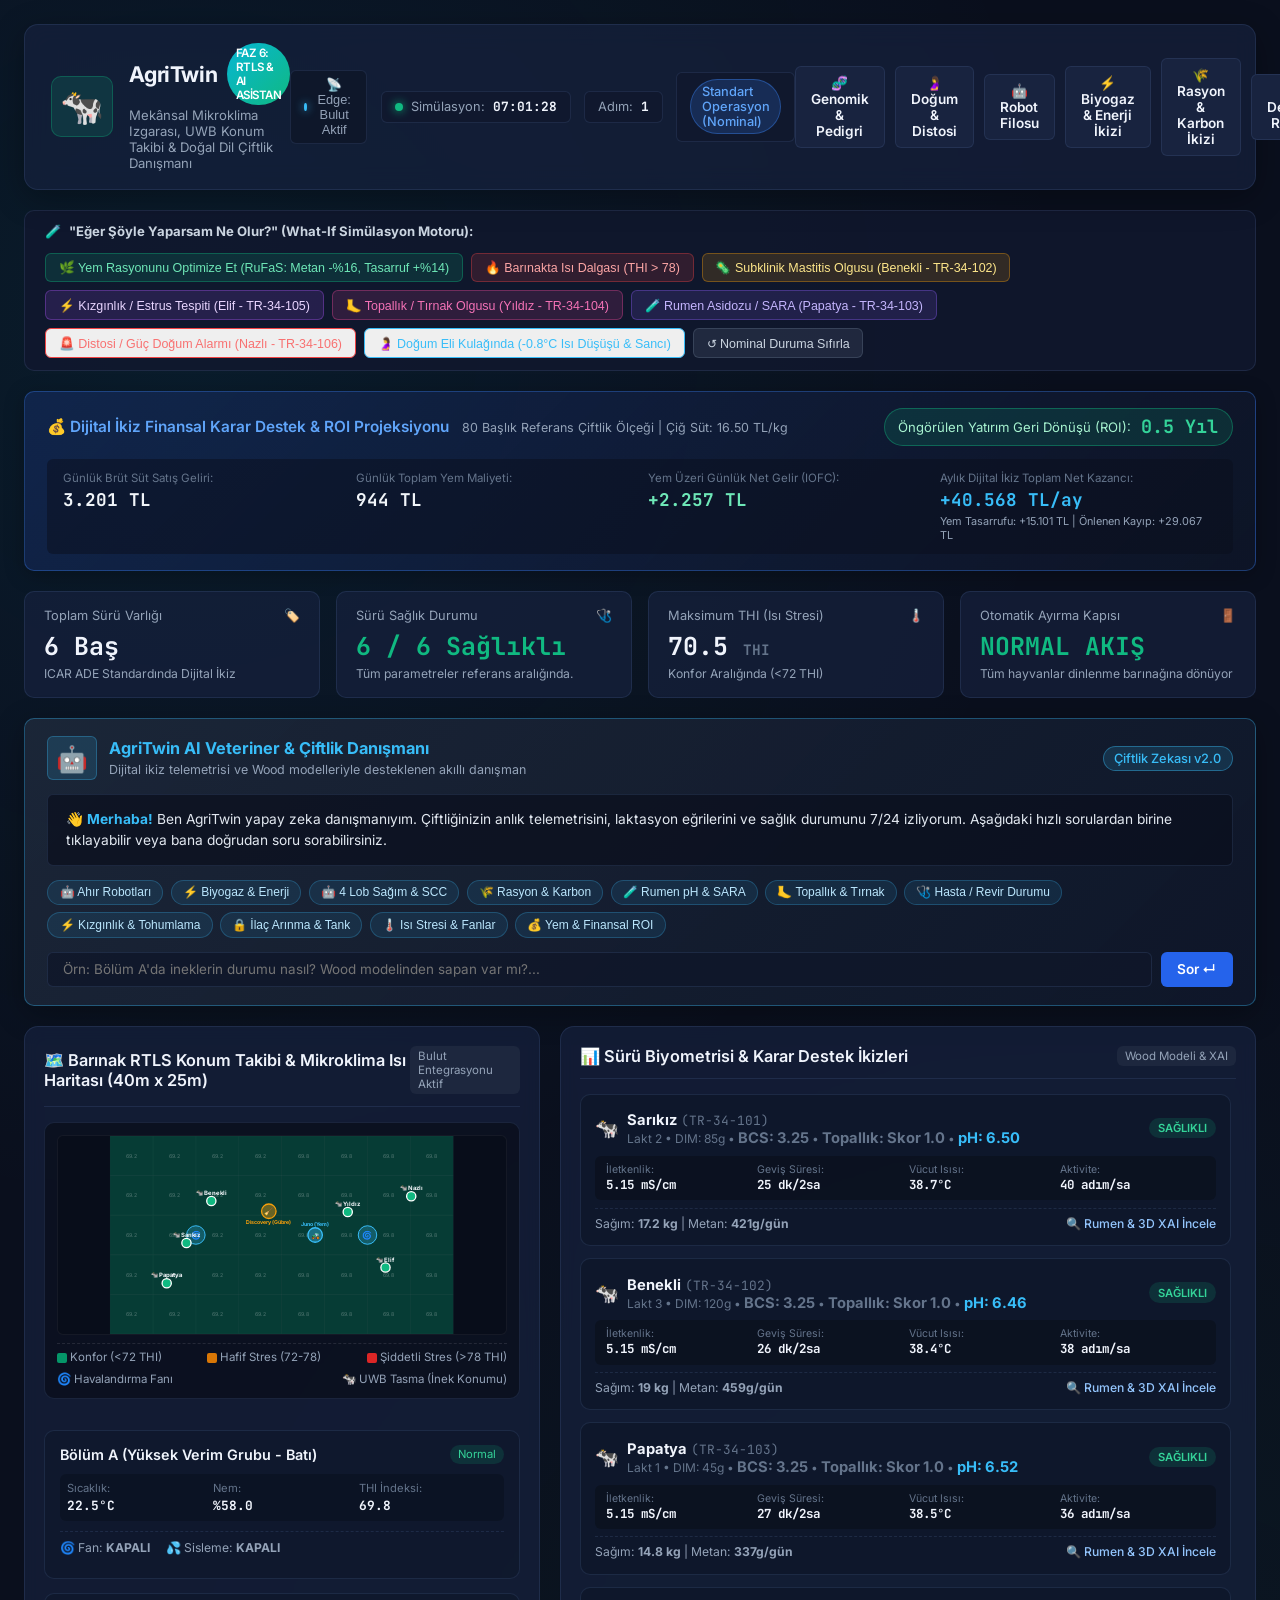
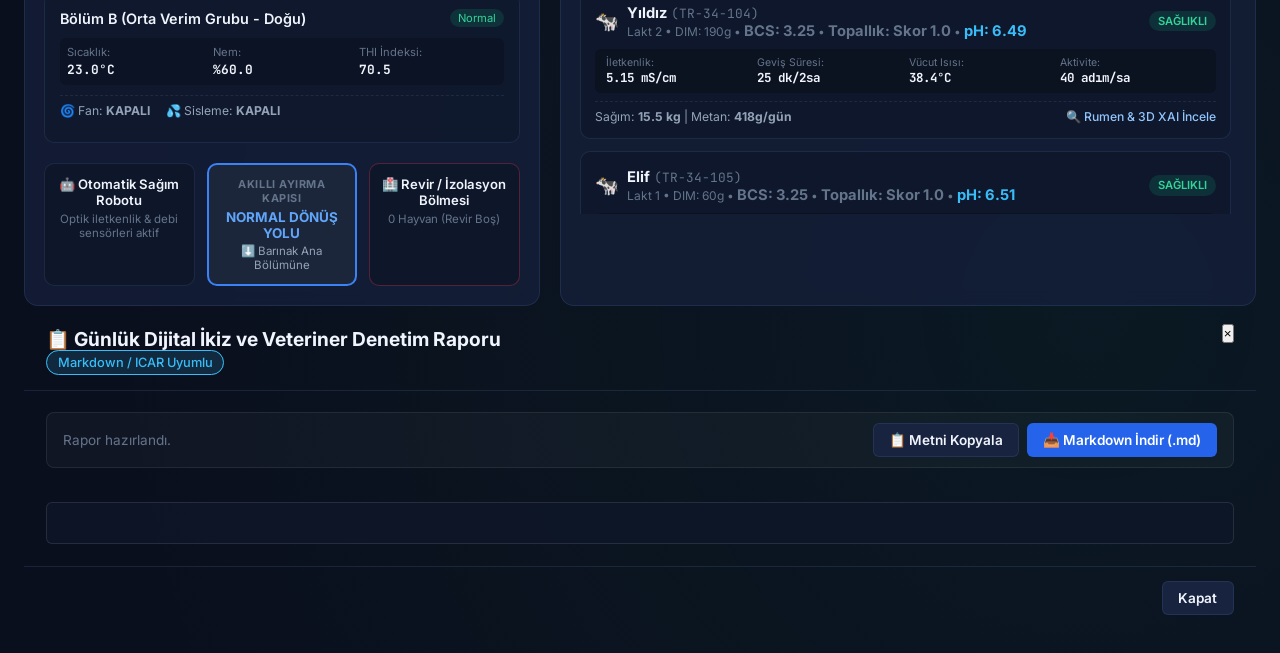
==== static/index.html @ b7314984 "feat: complete header controls with report modal and ICAR ADE export for full offline and Pages resi" ====
<!DOCTYPE html>
<html lang="tr">
<head>
  <meta charset="UTF-8">
  <meta name="viewport" content="width=device-width, initial-scale=1.0">
  <title>AgriTwin | Süt Sığırcılığı Dijital İkizi, RTLS Mekânsal Isı Haritası &amp; AI Asistan</title>
  <link rel="preconnect" href="https://fonts.googleapis.com">
  <link rel="preconnect" href="https://fonts.gstatic.com" crossorigin>
  <link href="https://fonts.googleapis.com/css2?family=Inter:wght@300;400;500;600;700&family=JetBrains+Mono:wght@400;500;700&display=swap" rel="stylesheet">
  <link rel="stylesheet" href="./styles.css">
</head>
<body>
  <div class="app-layout">
    <!-- Header -->
    <header class="app-header">
      <div class="header-brand">
        <div class="logo-icon">🐄</div>
        <div>
          <h1>AgriTwin <span class="badge-accent">Faz 6: RTLS &amp; AI Asistan</span></h1>
          <p class="subtitle">Mekânsal Mikroklima Izgarası, UWB Konum Takibi &amp; Doğal Dil Çiftlik Danışmanı</p>
        </div>
      </div>

      <div class="header-status">
        <!-- Edge Network Status -->
        <button id="btnToggleEdge" class="status-pill edge-btn" onclick="toggleEdgeConnection()" title="Kırsal bağlantı kopması / Edge yerel tamponlama testi">
          <span class="edge-dot online" id="edgeDot"></span>
          <span id="edgeStatusLabel">📡 Edge: Online</span>
        </button>

        <div class="status-pill">
          <span class="pulse-indicator"></span>
          <span>Simülasyon:</span>
          <strong id="simTime">--:--:--</strong>
        </div>
        <div class="status-pill">
          <span>Adım:</span>
          <strong id="simTick">0</strong>
        </div>
        <div class="status-pill" id="scenarioBadgeContainer">
          <span class="badge" id="activeScenarioBadge">Standart Operasyon</span>
        </div>
      </div>

      <div class="header-actions">
        <button class="btn btn-secondary" onclick="openGenomicsModal()" title="Genomik Damızlık İndeksi, Pedigri & Akıllı Çiftleştirme">
          🧬 Genomik &amp; Pedigri
        </button>
        <button class="btn btn-secondary" onclick="openCalvingModal()" title="Doğumhane, Distosi Erken Uyarı & Kolostrum Brix İkizi">
          🤰 Doğum &amp; Distosi
        </button>
        <button class="btn btn-secondary" onclick="openRoboticsModal()" title="Otonom Ahır Robot Filosu İkizi (Yem İtici & Gübre Vakum)">
          🤖 Robot Filosu
        </button>
        <button class="btn btn-secondary" onclick="openEnergyModal()" title="Döngüsel Çiftlik Atık, Biyogaz Kojenerasyon & Enerji İkizi">
          ⚡ Biyogaz &amp; Enerji İkizi
        </button>
        <button class="btn btn-secondary" onclick="openRationModal()" title="Çok Amaçlı TMR Rasyon & Karbon-Verim Optimizasyon İkizi">
          🌾 Rasyon &amp; Karbon İkizi
        </button>
        <button class="btn btn-secondary" onclick="openReportModal()" title="Günlük Veteriner & Çiftlik Denetim Raporu">
          📋 Denetim Raporu
        </button>
        <button class="btn btn-secondary" onclick="exportIcarAdeJson()" title="ICAR ADE standardında JSON veri aktarımı">
          📥 ICAR ADE JSON
        </button>
        <button id="btnPlayPause" class="btn btn-primary" onclick="togglePlayPause()">
          <span id="playIcon">⏸️</span> <span id="playText">Durdur</span>
        </button>
        <button class="btn btn-secondary" onclick="advanceStep()">
          ⏭️ Adım İlerlet
        </button>
      </div>
    </header>

    <!-- Scenario Toolbar -->
    <section class="scenario-toolbar">
      <div class="toolbar-label">
        <span class="icon">🧪</span>
        <strong>"Eğer Şöyle Yaparsam Ne Olur?" (What-If Simülasyon Motoru):</strong>
      </div>
      <div class="scenario-buttons">
        <button class="btn-scenario btn-ration" onclick="triggerScenario('ration_optimize')">
          🌿 Yem Rasyonunu Optimize Et (RuFaS: Metan -%16, Tasarruf +%14)
        </button>
        <button class="btn-scenario btn-heat" onclick="triggerScenario('heatwave')">
          🔥 Barınakta Isı Dalgası (THI &gt; 78)
        </button>
        <button class="btn-scenario btn-mastitis" onclick="triggerScenario('mastitis')">
          🦠 Subklinik Mastitis Olgusu (Benekli - TR-34-102)
        </button>
        <button class="btn-scenario btn-estrus" onclick="triggerScenario('estrus')">
          ⚡ Kızgınlık / Estrus Tespiti (Elif - TR-34-105)
        </button>
        <button class="btn-scenario btn-lameness" onclick="triggerScenario('lameness')">
          🦶 Topallık / Tırnak Olgusu (Yıldız - TR-34-104)
        </button>
        <button class="btn-scenario btn-sara" onclick="triggerScenario('sara')">
          🧪 Rumen Asidozu / SARA (Papatya - TR-34-103)
        </button>
        <button class="btn-scenario" style="border-color:#ef4444; color:#f87171;" onclick="triggerScenario('dystocia')">
          🚨 Distosi / Güç Doğum Alarmı (Nazlı - TR-34-106)
        </button>
        <button class="btn-scenario" style="border-color:#38bdf8; color:#38bdf8;" onclick="triggerScenario('calving_imminent')">
          🤰 Doğum Eli Kulağında (-0.8°C Isı Düşüşü &amp; Sancı)
        </button>
        <button class="btn-scenario btn-reset" onclick="triggerScenario('reset')">
          ↺ Nominal Duruma Sıfırla
        </button>
      </div>
    </section>

    <!-- Financial Twin & ROI Dashboard -->
    <section class="financial-roi-card">
      <div class="financial-header">
        <div class="fin-title">
          <span>💰 Dijital İkiz Finansal Karar Destek &amp; ROI Projeksiyonu</span>
          <small>80 Başlık Referans Çiftlik Ölçeği | Çiğ Süt: 16.50 TL/kg</small>
        </div>
        <div class="payback-highlight">
          <span>Öngörülen Yatırım Geri Dönüşü (ROI):</span>
          <strong id="kpiPaybackYears">1.1 Yıl</strong>
        </div>
      </div>
      <div class="financial-grid">
        <div class="fin-item">
          <span>Günlük Brüt Süt Satış Geliri:</span>
          <strong id="finDailyRevenue">-- TL</strong>
        </div>
        <div class="fin-item">
          <span>Günlük Toplam Yem Maliyeti:</span>
          <strong id="finDailyFeedCost">-- TL</strong>
        </div>
        <div class="fin-item">
          <span>Yem Üzeri Günlük Net Gelir (IOFC):</span>
          <strong id="finDailyMargin" style="color:#6ee7b7;">-- TL</strong>
        </div>
        <div class="fin-item">
          <span>Aylık Dijital İkiz Toplam Net Kazancı:</span>
          <strong id="finMonthlyBenefit" style="color:#38bdf8;">-- TL</strong>
          <small id="finSavingsBreakdown">Yem optimizasyonu + Erken teşhis</small>
        </div>
      </div>
    </section>

    <!-- Top KPI Dashboard Cards -->
    <section class="kpi-grid">
      <div class="kpi-card">
        <div class="kpi-header">
          <span class="kpi-title">Toplam Sürü Varlığı</span>
          <span class="kpi-icon">🏷️</span>
        </div>
        <div class="kpi-value" id="kpiTotalAnimals">6 Baş</div>
        <div class="kpi-subtext">ICAR ADE Standardında Dijital İkiz</div>
      </div>

      <div class="kpi-card">
        <div class="kpi-header">
          <span class="kpi-title">Sürü Sağlık Durumu</span>
          <span class="kpi-icon">🩺</span>
        </div>
        <div class="kpi-value" id="kpiHealthStatus">6 / 6 Normal</div>
        <div class="kpi-subtext" id="kpiHealthAlerts">Kritik alarm yok</div>
      </div>

      <div class="kpi-card">
        <div class="kpi-header">
          <span class="kpi-title">Maksimum THI (Isı Stresi)</span>
          <span class="kpi-icon">🌡️</span>
        </div>
        <div class="kpi-value" id="kpiMaxThi">70.5 <small>THI</small></div>
        <div class="kpi-subtext" id="kpiThiStatus">Konfor Aralığında (&lt;72)</div>
      </div>

      <div class="kpi-card" id="gateKpiCard">
        <div class="kpi-header">
          <span class="kpi-title">Otomatik Ayırma Kapısı</span>
          <span class="kpi-icon">🚪</span>
        </div>
        <div class="kpi-value" id="kpiGateStatus">NORMAL AKIŞ</div>
        <div class="kpi-subtext" id="kpiGateDetail">Tüm hayvanlar barınağa dönüyor</div>
      </div>
    </section>

    <!-- AI Farm & Veterinary Assistant Panel (Phase 6 Innovation) -->
    <section class="ai-assistant-card">
      <div class="assistant-header">
        <div class="assistant-title">
          <span class="ai-icon">🤖</span>
          <div>
            <strong>AgriTwin AI Veteriner &amp; Çiftlik Danışmanı</strong>
            <small>Dijital ikiz telemetrisi ve Wood modelleriyle desteklenen akıllı danışman</small>
          </div>
        </div>
        <span class="badge" style="background:rgba(56,189,248,0.15); color:#38bdf8; border-color:rgba(56,189,248,0.4);">Çiftlik Zekası v2.0</span>
      </div>

      <div class="ai-chat-response" id="aiChatResponse">
        👋 <strong>Merhaba!</strong> Ben AgriTwin yapay zeka danışmanıyım. Çiftliğinizin anlık telemetrisini, laktasyon eğrilerini ve sağlık durumunu 7/24 izliyorum. Aşağıdaki hızlı sorulardan birine tıklayabilir veya bana doğrudan soru sorabilirsiniz.
      </div>

      <div class="ai-quick-prompts">
        <button class="prompt-chip" onclick="askAiPrompt('Ahır içi otonom robot filosu (yem itici ve gübre vakum) durumu nedir?')">🤖 Ahır Robotları</button>
        <button class="prompt-chip" onclick="askAiPrompt('Biyogaz üretimi, elektrik kojenerasyonu ve Net-Zero enerji durumu nedir?')">⚡ Biyogaz &amp; Enerji</button>
        <button class="prompt-chip" onclick="askAiPrompt('Robotik sağım, 4 çeyrek meme lobu ve somatik hücre (SCC) durumu nedir?')">🤖 4 Lob Sağım &amp; SCC</button>
        <button class="prompt-chip" onclick="askAiPrompt('Çok amaçlı TMR rasyon optimizasyonu, 3-NOP ve metan azaltım stratejileri nelerdir?')">🌾 Rasyon &amp; Karbon</button>
        <button class="prompt-chip" onclick="askAiPrompt('Rumen pH seviyesi, fermantasyon ve SARA asidoz riski nedir?')">🧪 Rumen pH &amp; SARA</button>
        <button class="prompt-chip" onclick="askAiPrompt('Tırnak sağlığı, adım asimetrisi ve topallık durumu nedir?')">🦶 Topallık &amp; Tırnak</button>
        <button class="prompt-chip" onclick="askAiPrompt('Hangi inekler hasta veya revire ayrıldı?')">🩺 Hasta / Revir Durumu</button>
        <button class="prompt-chip" onclick="askAiPrompt('Kızgınlıkta inek var mı, tohumlama penceresi nedir?')">⚡ Kızgınlık &amp; Tohumlama</button>
        <button class="prompt-chip" onclick="askAiPrompt('Süt tankı kilidi ve antibiyotik karantinası ne durumda?')">🔒 İlaç Arınma &amp; Tank</button>
        <button class="prompt-chip" onclick="askAiPrompt('Barınakta ısı stresi var mı, fanlar çalışıyor mu?')">🌡️ Isı Stresi &amp; Fanlar</button>
        <button class="prompt-chip" onclick="askAiPrompt('Aylık yem giderimiz, kâr marjımız ve sistemin ROI geri dönüşü nedir?')">💰 Yem &amp; Finansal ROI</button>
      </div>

      <div class="ai-input-bar">
        <input type="text" id="aiInputText" placeholder="Örn: Bölüm A'da ineklerin durumu nasıl? Wood modelinden sapan var mı?..." onkeydown="handleAiKeydown(event)">
        <button class="btn btn-primary" onclick="submitCustomAiQuery()">Sor ↵</button>
      </div>
    </section>

    <!-- Main Content Layout (Spatial RTLS & Barn Layout + Herd Cards) -->
    <div class="content-columns">
      <!-- Left Column: Spatial RTLS Heatmap & Barn Digital Twin -->
      <section class="panel barn-spatial-panel">
        <div class="panel-header">
          <h2>🗺️ Barınak RTLS Konum Takibi &amp; Mikroklima Isı Haritası (40m x 25m)</h2>
          <span class="panel-tag" id="edgeModeBadge">Edge Gateway Aktif</span>
        </div>

        <!-- Real-Time Location System (RTLS) Canvas / SVG Map -->
        <div class="rtls-container">
          <svg id="rtlsBarnSvg" viewBox="0 0 520 300" class="rtls-svg">
            <!-- Dynamically populated with 8x5 cells & cow dots -->
          </svg>
          <div class="rtls-legend">
            <span><span class="heat-box-c cool"></span> Konfor (&lt;72 THI)</span>
            <span><span class="heat-box-c mild"></span> Hafif Stres (72-78)</span>
            <span><span class="heat-box-c severe"></span> Şiddetli Stres (&gt;78 THI)</span>
            <span>🌀 Havalandırma Fanı</span>
            <span>🐄 UWB Tasma (İnek Konumu)</span>
          </div>
        </div>
        
        <div class="barn-layout" style="margin-top: 1rem;">
          <!-- Zone A -->
          <div class="zone-card" id="zoneCardA">
            <div class="zone-header">
              <span class="zone-title">Bölüm A (Yüksek Verim Grubu - Batı)</span>
              <span class="zone-badge" id="zoneBadgeA">Normal</span>
            </div>
            <div class="zone-metrics">
              <div class="metric-row"><span>Sıcaklık:</span> <strong id="zoneTempA">22.5°C</strong></div>
              <div class="metric-row"><span>Nem:</span> <strong id="zoneRhA">%58.0</strong></div>
              <div class="metric-row"><span>THI İndeksi:</span> <strong id="zoneThiA">69.8</strong></div>
            </div>
            <div class="zone-actuators">
              <span class="actuator-item" id="actuatorFanA">🌀 Fan: <strong>KAPALI</strong></span>
              <span class="actuator-item" id="actuatorMistA">💦 Sisleme: <strong>KAPALI</strong></span>
            </div>
            <div class="zone-occupants" id="zoneOccupantsA"></div>
          </div>

          <!-- Zone B -->
          <div class="zone-card" id="zoneCardB">
            <div class="zone-header">
              <span class="zone-title">Bölüm B (Orta Verim Grubu - Doğu)</span>
              <span class="zone-badge" id="zoneBadgeB">Normal</span>
            </div>
            <div class="zone-metrics">
              <div class="metric-row"><span>Sıcaklık:</span> <strong id="zoneTempB">23.0°C</strong></div>
              <div class="metric-row"><span>Nem:</span> <strong id="zoneRhB">%60.0</strong></div>
              <div class="metric-row"><span>THI İndeksi:</span> <strong id="zoneThiB">70.5</strong></div>
            </div>
            <div class="zone-actuators">
              <span class="actuator-item" id="actuatorFanB">🌀 Fan: <strong>KAPALI</strong></span>
              <span class="actuator-item" id="actuatorMistB">💦 Sisleme: <strong>KAPALI</strong></span>
            </div>
            <div class="zone-occupants" id="zoneOccupantsB"></div>
          </div>

          <!-- Milking Robot & Sorter Nexus -->
          <div class="nexus-hub">
            <div class="nexus-unit robot-parlor">
              <div class="unit-title">🤖 Otomatik Sağım Robotu</div>
              <p id="milkTankStatusLabel">Optik iletkenlik &amp; debi sensörleri aktif</p>
            </div>

            <!-- Animated Shedding Gate -->
            <div class="sorting-gate-visual" id="gateVisualBox">
              <div class="gate-arm-container">
                <div class="gate-label">AKILLI AYIRMA KAPISI</div>
                <div class="gate-indicator" id="gateVisualIndicator">NORMAL DÖNÜŞ YOLU</div>
                <div class="gate-arrow" id="gateVisualArrow">⬇️ Barınak Ana Bölümüne</div>
              </div>
            </div>

            <div class="nexus-unit treatment-pen" id="treatmentPenBox">
              <div class="unit-title">🏥 Revir / İzolasyon Bölmesi</div>
              <p id="treatmentPenText">0 Hayvan (Boş)</p>
            </div>
          </div>
        </div>
      </section>

      <!-- Right Column: Herd Telemetry & DSS Status -->
      <section class="panel herd-panel">
        <div class="panel-header">
          <h2>📊 Sürü Biyometrisi &amp; Karar Destek İkizleri</h2>
          <span class="panel-tag">Wood Modeli &amp; XAI</span>
        </div>

        <div class="herd-cards-container" id="herdCardsGrid">
          <!-- Populated by JavaScript -->
        </div>
      </section>
    </div>
  </div>

  <!-- Explainable AI (XAI) & Physiological Modal -->
  <div class="modal-overlay" id="xaiModal" onclick="closeXaiModal(event)">
    <div class="modal-content" onclick="event.stopPropagation()">
      <div class="modal-header">
        <div>
          <span class="modal-tag">DİJİTAL İKİZ FİZYOLOJİSİ &amp; XAI ANALİZİ</span>
          <h2 id="modalAnimalTitle">TR-34-102 (Benekli)</h2>
        </div>
        <button class="modal-close" onclick="closeModalDirect()">&times;</button>
      </div>

      <div class="modal-body">
        <!-- Diagnosis Summary -->
        <div class="dss-summary-card" id="modalDssBox">
          <div class="dss-status-badge" id="modalStatusBadge">DURUM</div>
          <h3 id="modalRecommendation">Öneri</h3>
          <p id="modalDecisionSummary">Özet</p>
        </div>

        <!-- Drug Residue & Withdrawal Warning Box -->
        <div class="drug-withdrawal-box" id="drugWithdrawalBox" style="display:none;">
          <div class="drug-header">
            <span>🚨 İLAÇ KALINTI GÜVENLİK KİLİDİ AKTİF (WITHDRAWAL PERIOD)</span>
            <span class="badge danger" id="drugDaysBadge">5 Gün Karantina</span>
          </div>
          <p>
            Bu hayvana <strong>Sefalosporin Antibiyotik</strong> tedavisi uygulanmıştır. 
            Gıda güvenliği standardı gereğince sağım robotunun süt tankı vanası 
            <strong style="color:var(--accent-rose);">kilitlenmiş</strong> ve süt 
            otomatik olarak <strong>atık süt tankına</strong> yönlendirilmektedir.
          </p>
        </div>

        <!-- Wood Lactation Curve Visualization -->
        <div class="lactation-curve-section">
          <div class="curve-header">
            <h3>📈 Wood Laktasyon Eğrisi Simülasyonu [y(t) = a · tᵇ · e⁻ᶜᵗ]</h3>
            <span class="curve-dim-badge" id="modalCurveDimBadge">DIM: -- Gün</span>
          </div>
          <div class="curve-chart-container">
            <svg id="woodCurveSvg" viewBox="0 0 540 180" class="curve-svg"></svg>
            <div class="curve-legend">
              <span class="legend-item"><span class="legend-color expected-line"></span> Beklenen Wood Eğrisi</span>
              <span class="legend-item"><span class="legend-color actual-point"></span> Anlık Canlı Süt Verimi</span>
              <span class="legend-item" id="curvePeakNote">Zirve Günü: --</span>
            </div>
          </div>
        </div>

        <!-- 3D Computer Vision AI (Lameness & BCS) -->
        <div class="vision-ai-section">
          <div class="vision-header">
            <h3>📷 3D Derinlik Kamerası &amp; Yürüyüş Analizi (Computer Vision AI)</h3>
            <span class="vision-cam-badge">Kamera: CAM-EXIT-CHUTE-3D</span>
          </div>

          <div class="vision-grid">
            <!-- Lameness Box -->
            <div class="vision-box" id="visionLamenessBox">
              <div class="vision-box-header">
                <strong>🦶 Topallık &amp; Sırt Kemerleşmesi (Lameness)</strong>
                <span class="badge" id="visionLamenessBadge">Skor 1.0 (Normal)</span>
              </div>
              <div class="vision-metrics-row">
                <div><span>Sırt Kamburluk:</span> <strong id="visionCurvatureVal">%8</strong></div>
                <div><span>Adım Asimetrisi:</span> <strong id="visionAsymmetryVal">%3.5</strong></div>
                <div><span>Baş Sallama:</span> <strong id="visionHeadBobVal">2.1 cm</strong></div>
              </div>
              <div class="spine-svg-container">
                <svg id="visionSpineSvg" viewBox="0 0 320 80" class="mini-vision-svg"></svg>
                <div class="mini-svg-label">3D Sırt Çizgisi Profili (Omuz ➔ Kuyruk Sokumu)</div>
              </div>
              <p class="vision-interpretation" id="visionLamenessInterp">Normal Yürüyüş. Sırt çizgisi düz.</p>
            </div>

            <!-- BCS Box -->
            <div class="vision-box" id="visionBcsBox">
              <div class="vision-box-header">
                <strong>🥩 Vücut Kondisyon Skoru (BCS)</strong>
                <span class="badge" id="visionBcsBadge">BCS: 3.25</span>
              </div>
              <div class="vision-metrics-row">
                <div><span>Kalça Açısı:</span> <strong id="visionHookAngleVal">155°</strong></div>
                <div><span>Çukur Derinliği:</span> <strong id="visionSacralDepthVal">26 mm</strong></div>
                <div><span>Kaburga Yağı:</span> <strong id="visionRibFatVal">14 mm</strong></div>
              </div>
              <div class="spine-svg-container">
                <svg id="visionPelvicSvg" viewBox="0 0 320 80" class="mini-vision-svg"></svg>
                <div class="mini-svg-label">3D Pelvik Enine Kesit (Sol Kalça ➔ Sağ Kalça)</div>
              </div>
              <p class="vision-interpretation" id="visionBcsInterp">Optimal Kondisyon. Dengeli enerji rezervi.</p>
            </div>
          </div>
        </div>

        <!-- Rumen Biochemical & SARA Acidosis Section (Phase 8) -->
        <div class="rumen-ai-section">
          <div class="rumen-header">
            <div class="rumen-title">
              <h3>🧪 İntraruminal Bolus: Rumen pH Kinetiği &amp; SARA İkizi</h3>
              <small>inSiliCow &amp; Dijkstra Biyokimyasal Rumen Modeli</small>
            </div>
            <span class="badge" id="rumenSaraBadge">SARA: Normal</span>
          </div>

          <div class="rumen-content-grid">
            <div class="rumen-metrics-card">
              <div class="rumen-ph-display">
                <span class="ph-label">ANLIK RUMEN pH</span>
                <div class="ph-value-row">
                  <strong id="modalRumenPhVal">6.42</strong>
                  <span class="ph-range-tag">Hedef: 6.20 - 6.80</span>
                </div>
              </div>
              <div class="rumen-sub-metrics">
                <div><span>Uçucu Yağ Asitleri (VFA):</span> <strong id="modalVfaVal">112 mmol/L</strong></div>
                <div><span>Asetat / Propiyonat (A:P):</span> <strong id="modalApRatioVal">2.85 (Sağlıklı)</strong></div>
                <div><span>Rumen Sıcaklığı:</span> <strong id="modalRumenTempVal">39.2°C</strong></div>
                <div><span>Motilite / Kasılma:</span> <strong id="modalRumenMotilityVal">1.9 /dk</strong></div>
                <div><span>pH &lt; 5.8 Süresi:</span> <strong id="modalHoursLowVal">0.0 sa/gün</strong></div>
                <div><span>Tampon İhtiyacı:</span> <strong id="modalBufferNeedVal" style="color:var(--accent-emerald);">Gerek Yok</strong></div>
              </div>
            </div>

            <div class="rumen-chart-card">
              <div class="rumen-chart-header">
                <span>24 Saatlik Rumen pH Seyri (SARA Eşiği: pH 5.80)</span>
                <span class="ph-legend-item"><span class="legend-color" style="background:#ef4444; height:2px;"></span> Kritik SARA Eşiği (5.80)</span>
              </div>
              <svg id="rumenPhSvg" viewBox="0 0 340 100" class="rumen-svg"></svg>
              <p class="rumen-interpretation" id="modalRumenInterp">Rumen fermantasyonu sağlıklı ve lif parçalayıcı bakteriler için idealdir.</p>
            </div>
          </div>
        </div>

        <!-- Robotic Quarter-Level Milking & Spectroscopy Section (Phase 10) -->
        <div class="robotic-quarter-section">
          <div class="robotic-header">
            <div class="robotic-title">
              <h3>🤖 Otonom Robotik Sağım &amp; 4 Loblu Çeyrek Meme İkizi</h3>
              <small>DeLaval VMS &amp; Lely Astronaut Mimarisi | Hat İçi Spektrometre &amp; Bağımsız Süt Vanaları</small>
            </div>
            <span class="badge" id="roboticMilkingBadge">Robot Vana: 4 Lob Nominal</span>
          </div>

          <div class="robotic-content-grid">
            <!-- 4 Quarter Visual Anatomical Diagram (SVG) -->
            <div class="quarter-diagram-card">
              <div class="diagram-header">
                <span>Anatomik Meme Lobu Görünümü (Tepeden Bakış)</span>
                <span class="diagram-sub">Ön (Kafa Yönü) ➔ Arka (Kuyruk Yönü)</span>
              </div>
              <svg id="quarterUdderSvg" viewBox="0 0 280 160" class="udder-svg"></svg>
              <div class="udder-legend">
                <span><span class="legend-dot healthy"></span> Sağlıklı (Ana Tank)</span>
                <span><span class="legend-dot warning"></span> Şüpheli</span>
                <span><span class="legend-dot alert"></span> Enfekte (Atık Tahliye)</span>
              </div>
            </div>

            <!-- Quarter Metrics Cards -->
            <div class="quarter-cards-list" id="quarterCardsList">
              <!-- Dynamically populated for RF, RR, LF, LR -->
            </div>
          </div>

          <!-- Robotic Hygiene & Milk Diversion Audit Bar -->
          <div class="robotic-audit-bar">
            <div class="audit-item">
              <span>Toplam Sağım:</span>
              <strong id="robotTotalYieldVal">-- kg</strong>
            </div>
            <div class="audit-item">
              <span>Ana Tanka Kabul:</span>
              <strong id="robotAcceptedYieldVal" style="color:#6ee7b7;">-- kg</strong>
            </div>
            <div class="audit-item">
              <span>Atığa Ayrılan (Kayıp):</span>
              <strong id="robotDivertedYieldVal" style="color:#f43f5e;">-- kg</strong>
            </div>
            <div class="audit-item">
              <span>Ağırlıklı Sürü SCC:</span>
              <strong id="robotWeightedSccVal">-- hücre/mL</strong>
            </div>
            <div class="audit-item wide">
              <span>Post-Dip Sprey &amp; Sterilizasyon:</span>
              <strong id="robotHygieneProtocolVal" style="color:#38bdf8;">--</strong>
            </div>
          </div>
        </div>

        <!-- Causal Factor Breakdown (XAI) -->
        <div class="xai-factors-section">
          <h3>🧠 Neden Bu Karar Verildi? (Causal Feature Importance)</h3>
          <div class="factors-list" id="modalFactorsList"></div>
        </div>

        <!-- Physiological & Energy Balance Summary -->
        <div class="physio-grid-section">
          <h3>⚡ inSiliCow &amp; RuFaS Enerji Dengesi ve Emisyon Verileri</h3>
          <div class="physio-cards">
            <div class="physio-mini-card">
              <span>Kuru Madde Tüketimi (DMI)</span>
              <strong id="modalDmiVal">-- kg/gün</strong>
            </div>
            <div class="physio-mini-card">
              <span>Net Enerji Dengesi (EB)</span>
              <strong id="modalEbVal">-- Mcal/gün</strong>
            </div>
            <div class="physio-mini-card">
              <span>Enterik Metan</span>
              <strong id="modalCh4Val">-- g CH₄/gün</strong>
            </div>
            <div class="physio-mini-card">
              <span>Metan Yoğunluğu</span>
              <strong id="modalIntensityVal">-- g/kg süt</strong>
            </div>
          </div>
        </div>

        <!-- Telemetry snapshot comparison -->
        <div class="telemetry-table-section">
          <h3>📊 Referans vs. Gözlemlenen Telemetri Karşılaştırması</h3>
          <table class="telemetry-comparison-table">
            <thead>
              <tr>
                <th>Biyometrik Metrik</th>
                <th>Gözlemlenen Değer</th>
                <th>Sağlıklı Referans</th>
                <th>Sapma / Durum</th>
              </tr>
            </thead>
            <tbody id="modalTelemetryTable"></tbody>
          </table>
        </div>
      </div>

      <div class="modal-footer">
        <button class="btn btn-secondary" onclick="closeModalDirect()">Kapat</button>
        <button class="btn btn-warning" id="btnPrescribe" onclick="prescribeTreatment()">💊 Veteriner Tedavisi Başlat &amp; Tankı Kilitle</button>
        <button class="btn btn-primary" onclick="resolveIntervention()">Muayene Tamamla / Sıfırla</button>
      </div>
    </div>
  </div>

  <!-- Multi-Objective TMR Ration & Enteric Methane Optimization Modal -->
  <div class="modal-overlay" id="rationModal" onclick="closeRationModal(event)">
    <div class="modal-content ration-modal-content" onclick="event.stopPropagation()">
      <div class="modal-header">
        <div>
          <span class="modal-tag">ÇOK AMAÇLI OPTİMİZASYON &amp; PARETO İKİZİ</span>
          <h2>🌾 TMR Rasyon Formülasyonu &amp; Enterik Metan Azaltımı</h2>
        </div>
        <button class="modal-close" onclick="closeRationModalDirect()">&times;</button>
      </div>

      <div class="modal-body">
        <!-- Pareto Strategy Cards Grid -->
        <div class="ration-strategies-grid" id="rationStrategiesContainer">
          <!-- Populated by JS -->
        </div>

        <!-- Pareto Frontier Visual & Comparison -->
        <div class="pareto-analysis-section">
          <div class="pareto-chart-card">
            <div class="pareto-chart-header">
              <h3>📈 Pareto Sınırı: Rasyon Maliyeti vs. Metan Yoğunluğu (Maliyet - Karbon Eğrisi)</h3>
              <span class="badge" style="background:rgba(16,185,129,0.15); color:#10b981;">RuFaS &amp; IPCC Tier 2</span>
            </div>
            <svg id="paretoFrontierSvg" viewBox="0 0 540 180" class="pareto-svg"></svg>
            <div class="pareto-legend">
              <span>🔵 Maksimum Kâr</span>
              <span>🟢 Ekolojik Yeşil (3-NOP)</span>
              <span>⭐ Dengeli Pareto (Önerilen)</span>
            </div>
          </div>
        </div>

        <!-- Ingredients Breakdown Table & Annual Herd Economics -->
        <div class="ration-details-grid">
          <div class="ingredients-card">
            <h3>🥣 TMR Rasyon Hammadde Dağılımı (Aktif Strateji)</h3>
            <div id="ingredientsListContainer"></div>
          </div>

          <div class="herd-impact-card">
            <h3>🌱 80 Başlık Sürü Yıllık Çevresel &amp; Finansal Projeksiyon</h3>
            <div class="impact-metrics-grid">
              <div class="impact-metric-box">
                <span>Yıllık Ek Net Gelir / Tasarruf</span>
                <strong id="impactAnnualProfit" style="color:#6ee7b7;">-- TL</strong>
                <small>IOFC marjı + Karbon teşviği</small>
              </div>
              <div class="impact-metric-box">
                <span>Yıllık CO₂e Emisyon Azaltımı</span>
                <strong id="impactAnnualCo2e" style="color:#38bdf8;">-- kg CO₂e</strong>
                <small>Enterik metan mitigasyonu</small>
              </div>
              <div class="impact-metric-box">
                <span>Karbon Kredisi Geliri</span>
                <strong id="impactCarbonCredit" style="color:#f59e0b;">-- TL / yıl</strong>
                <small>650 TL / ton CO₂e</small>
              </div>
              <div class="impact-metric-box">
                <span>SARA Asidoz Güvenliği</span>
                <strong id="impactSaraSafety" style="color:#10b981;">TAM KORUMA</strong>
                <small>Minimum %31 NDF dengesi</small>
              </div>
            </div>
          </div>
        </div>
      </div>

      <div class="modal-footer">
        <button class="btn btn-secondary" onclick="closeRationModalDirect()">Kapat</button>
        <button class="btn btn-primary" id="btnApplyActiveRation" onclick="applySelectedRation()">✅ Seçilen Rasyonu Sürüye Uygula</button>
      </div>
    </div>
  </div>

  <!-- Circular Biogas & Farm Energy Twin Modal (Phase 11) -->
  <div class="modal-overlay" id="energyModal" onclick="closeEnergyModal(event)">
    <div class="modal-content energy-modal-content" onclick="event.stopPropagation()">
      <div class="modal-header">
        <div>
          <span class="modal-tag">DÖNGÜSEL EKONOMİ &amp; NET-ZERO ENERJİ İKİZİ</span>
          <h2>⚡ Gübre Biyogazı, Kojenerasyon (CHP) &amp; Şebeke Bağımsızlığı</h2>
        </div>
        <button class="modal-close" onclick="closeEnergyModalDirect()">&times;</button>
      </div>

      <div class="modal-body">
        <!-- Energy Self Sufficiency Hero Banner -->
        <div class="energy-hero-banner">
          <div class="hero-metric">
            <span>ENERJİ ÖZ YETERLİLİK ORANI</span>
            <strong id="energySelfSuffVal">%405 (NET-ZERO POZİTİF)</strong>
            <small>Çiftliğin tüm elektrik ihtiyacı kendi atığından karşılanmaktadır</small>
          </div>
          <div class="hero-stat-badge">
            <span class="pulse-indicator"></span>
            <span>Şebekeye Temiz Enerji İhracı Aktif</span>
          </div>
        </div>

        <!-- Circular Flow Cards (Manure -> Digester -> CHP -> Grid) -->
        <div class="circular-process-grid">
          <!-- Step 1: Manure Excretion -->
          <div class="process-card">
            <div class="process-badge">1. GÜBRE TOPLAMA</div>
            <h4>🐄 Sürü Ham Gübresi</h4>
            <div class="process-metric-row">
              <div><span>Günlük Miktar:</span> <strong id="energyManureKgVal">-- kg/gün</strong></div>
              <div><span>Uçucu Katı (VS):</span> <strong id="energyVsKgVal">-- kg/gün</strong></div>
              <div><span>Organik Azot (N):</span> <strong id="energyNitrogenVal">-- kg/gün</strong></div>
            </div>
            <p class="process-desc">Otomatik sıyırıcılar gübreyi ara dinlendirme çukuruna aktarır.</p>
          </div>

          <!-- Step 2: Anaerobic Digester -->
          <div class="process-card">
            <div class="process-badge">2. FERMANTASYON</div>
            <h4>🛢️ Mezofilik Çürütücü (38.5°C)</h4>
            <div class="process-metric-row">
              <div><span>Biyogaz Üretimi:</span> <strong id="energyBiogasM3Val">-- m³/gün</strong></div>
              <div><span>Metan Saflığı:</span> <strong id="energyMethanePctVal">%62.5 CH₄</strong></div>
              <div><span>Alıkonma Süresi:</span> <strong>28 Gün (HRT)</strong></div>
            </div>
            <p class="process-desc">Metanojenik bakteriler uçucu asitleri yüksek saflıkta metana dönüştürür.</p>
          </div>

          <!-- Step 3: CHP Cogeneration Engine -->
          <div class="process-card">
            <div class="process-badge">3. KOJENERASYON (CHP)</div>
            <h4>⚙️ 60 kW Gaz Motoru</h4>
            <div class="process-metric-row">
              <div><span>Elektrik Üretimi:</span> <strong id="energyChpElecVal" style="color:#6ee7b7;">-- kWh/gün</strong></div>
              <div><span>Isıl Isı Üretimi:</span> <strong id="energyChpHeatVal" style="color:#f59e0b;">-- kWh/gün</strong></div>
              <div><span>Elektriksel Verim:</span> <strong>%38.0</strong></div>
            </div>
            <p class="process-desc">Geri kazanılan egzoz ısısı süt sağım sıcak suyu ve reaktörü ısıtır.</p>
          </div>
        </div>

        <!-- Power Balance: Generation vs. Consumption -->
        <div class="energy-balance-section">
          <div class="balance-card">
            <h3>⚡ Çiftlik Günlük Güç Tüketimi Dağılımı (Kojenerasyon Karşılaması)</h3>
            <div class="balance-grid">
              <div class="balance-item">
                <span>🤖 Sağım Robotu &amp; Vakum:</span>
                <strong id="energyMilkingConsVal">-- kWh</strong>
              </div>
              <div class="balance-item">
                <span>❄️ Süt Soğutma Kompresörü:</span>
                <strong id="energyCoolingConsVal">-- kWh</strong>
              </div>
              <div class="balance-item">
                <span>🌀 Havalandırma &amp; Sisleme:</span>
                <strong id="energyFanConsVal">-- kWh</strong>
              </div>
              <div class="balance-item">
                <span>💡 Gübre Sıyırıcı &amp; Aydınlatma:</span>
                <strong id="energyScraperConsVal">-- kWh</strong>
              </div>
              <div class="balance-item total-cons">
                <span>Toplam İhtiyaç:</span>
                <strong id="energyTotalConsVal" style="color:#f43f5e;">-- kWh/gün</strong>
              </div>
              <div class="balance-item total-export">
                <span>Şebekeye Satılan Fazla:</span>
                <strong id="energyExportVal" style="color:#10b981;">-- kWh/gün</strong>
              </div>
            </div>
          </div>
        </div>

        <!-- Annual Economic & Carbon Offset Summary -->
        <div class="energy-economics-grid">
          <div class="econ-card">
            <span>Elektrik Faturası Tasarrufu (Yıllık)</span>
            <strong id="energyAnnualElecSaveVal" style="color:#6ee7b7;">-- TL</strong>
            <small>Kendi elektriğini sıfır maliyetle üretme</small>
          </div>
          <div class="econ-card">
            <span>Şebekeye Elektrik Satış Geliri (Yıllık)</span>
            <strong id="energyAnnualExportRevVal" style="color:#38bdf8;">-- TL</strong>
            <small>YEKDEM yenilenebilir tarife satış geliri</small>
          </div>
          <div class="econ-card">
            <span>Biyogübre (Digestat) Tasarrufu (Yıllık)</span>
            <strong id="energyAnnualFertSaveVal" style="color:#f59e0b;">-- TL</strong>
            <small>Kimyasal üre ve DAP gübresi ikamesi</small>
          </div>
          <div class="econ-card">
            <span>Yıllık Fosil Karbon Ofseti</span>
            <strong id="energyAnnualCo2OffsetVal" style="color:#10b981;">-- Ton CO₂e</strong>
            <small>Şebeke fosil yakıt emisyon engelleme</small>
          </div>
        </div>
      </div>

      <div class="modal-footer">
        <button class="btn btn-secondary" onclick="closeEnergyModalDirect()">Kapat</button>
      </div>
    </div>
  </div>

  <!-- Autonomous Barn Robotics Fleet Modal (Phase 12) -->
  <div class="modal-overlay" id="roboticsModal" onclick="closeRoboticsModal(event)">
    <div class="modal-content robotics-modal-content" onclick="event.stopPropagation()">
      <div class="modal-header">
        <div>
          <span class="modal-tag">OTONOM AHIR OTOMASYONU &amp; FİLO İKİZİ</span>
          <h2>🤖 Ahır İçi Otonom Robot Filosu (Yem İtici &amp; Gübre Vakum)</h2>
        </div>
        <button class="modal-close" onclick="closeRoboticsModalDirect()">&times;</button>
      </div>

      <div class="modal-body">
        <!-- Robot Fleet Cards Grid -->
        <div class="robots-grid">
          <!-- Robot 1: Feed Pusher Juno -->
          <div class="robot-card" id="robotCardPusher">
            <div class="robot-card-header">
              <div class="robot-title-box">
                <span class="robot-avatar">🚜</span>
                <div>
                  <h3 id="pusherNameVal">Juno-X Otonom Yem İtici</h3>
                  <small>Lely Juno / DeLaval OptiDuo Mimarisi</small>
                </div>
              </div>
              <span class="badge" id="pusherStatusBadge">İtme Yapıyor</span>
            </div>

            <div class="robot-telemetry-box">
              <div class="telemetry-bar-row">
                <span>Batarya Şarjı:</span>
                <strong id="pusherBatteryVal">%88</strong>
              </div>
              <div class="progress-bar-bg"><div class="progress-bar-fill" id="pusherBatteryBar" style="width:88%; background:#10b981;"></div></div>

              <div class="robot-metrics-subgrid">
                <div><span>Barınak Konumu:</span> <strong id="pusherCoordVal">x: 18.5m, y: 12.5m</strong></div>
                <div><span>İlerleme Hızı:</span> <strong id="pusherSpeedVal">0.25 m/s</strong></div>
                <div><span>Helezon Devri:</span> <strong id="pusherAugerVal">85 rpm</strong></div>
                <div><span>Yem Yüksekliği:</span> <strong id="pusherFeedHeightVal">18.5 cm (Ultrasonik)</strong></div>
                <div><span>Tamamlanan Tur:</span> <strong id="pusherToursVal">14 Seans / gün</strong></div>
                <div><span>DMI Tüketim Katkısı:</span> <strong style="color:#6ee7b7;">+%3.2 DMI</strong></div>
              </div>
            </div>

            <p class="robot-task-desc" id="pusherTaskDesc">Orta yem yolunda yemleri helezon devriyle ineklerin erişim mesafesine itiyor.</p>
            <div class="robot-card-actions">
              <button class="btn btn-secondary" onclick="sendRobotAction('ROBOT-PUSHER-JUNO', 'START_PUSH')">▶️ Ekstra Yem İtme Başlat</button>
              <button class="btn btn-secondary" onclick="sendRobotAction('ROBOT-PUSHER-JUNO', 'DOCK_CHARGE')">⚡ Şarja Gönder</button>
            </div>
          </div>

          <!-- Robot 2: Manure Collector Discovery -->
          <div class="robot-card" id="robotCardCollector">
            <div class="robot-card-header">
              <div class="robot-title-box">
                <span class="robot-avatar">🧹</span>
                <div>
                  <h3 id="collectorNameVal">Discovery-Vac Gübre Robotu</h3>
                  <small>Lely Discovery / GEA Barn-e Mimarisi</small>
                </div>
              </div>
              <span class="badge" id="collectorStatusBadge">Vakumluyor</span>
            </div>

            <div class="robot-telemetry-box">
              <div class="telemetry-bar-row">
                <span>Tank Doluluk Oranı (350L):</span>
                <strong id="collectorTankVal">%42</strong>
              </div>
              <div class="progress-bar-bg"><div class="progress-bar-fill" id="collectorTankBar" style="width:42%; background:#f59e0b;"></div></div>

              <div class="robot-metrics-subgrid">
                <div><span>Barınak Konumu:</span> <strong id="collectorCoordVal">x: 14.0m, y: 8.0m</strong></div>
                <div><span>Batarya Şarjı:</span> <strong id="collectorBatteryVal">%74</strong></div>
                <div><span>Zemin Su Püskürtme:</span> <strong style="color:#38bdf8;">AKTİF (Kaymaz Su Filmi)</strong></div>
                <div><span>Bugün Toplanan Gübre:</span> <strong id="collectorManureKgVal">1,250 kg</strong></div>
                <div><span>Topallık Önleme:</span> <strong style="color:#10b981;">-%28 Tırnak Lezyonu</strong></div>
                <div><span>Çevresel Mastitis:</span> <strong style="color:#10b981;">-%32 Koruma</strong></div>
              </div>
            </div>

            <p class="robot-task-desc" id="collectorTaskDesc">Izgara yürüyüş yolunda gübreyi vakumlayarak zemini kuru ve temiz tutuyor.</p>
            <div class="robot-card-actions">
              <button class="btn btn-secondary" onclick="sendRobotAction('ROBOT-MANURE-VAC', 'CLEAN_ALLEY')">▶️ Koridoru Temizle</button>
              <button class="btn btn-secondary" onclick="sendRobotAction('ROBOT-MANURE-VAC', 'DUMP_BIOGAS')">🛢️ Biyogaza Deşarj Et</button>
            </div>
          </div>
        </div>

        <!-- Fleet Energy & Economic Summary -->
        <div class="fleet-summary-bar">
          <div class="fleet-sum-item">
            <span>Filo Anlık Şarj Gücü:</span>
            <strong id="fleetPowerVal">1.65 kW (Biyogaz CHP ile Karşılanır)</strong>
          </div>
          <div class="fleet-sum-item">
            <span>Günlük Robotik Enerji:</span>
            <strong id="fleetEnergyVal">12.4 kWh/gün</strong>
          </div>
          <div class="fleet-sum-item">
            <span>Güvenlik &amp; Çarpışma Önleme:</span>
            <strong style="color:#10b981;" id="fleetSafetyVal">GÜVENLİ (Engel Sensörleri Devrede)</strong>
          </div>
          <div class="fleet-sum-item">
            <span>Yıllık Verim &amp; İşçilik Katkısı:</span>
            <strong style="color:#6ee7b7;" id="fleetAnnualVal">+182.000 TL/yıl</strong>
          </div>
        </div>
      </div>

      <div class="modal-footer">
        <button class="btn btn-secondary" onclick="closeRoboticsModalDirect()">Kapat</button>
      </div>
    </div>
  </div>

  <!-- Calving Prediction, Dystocia & Calf Life-Cycle Modal (Phase 14) -->
  <div class="modal-overlay" id="calvingModal" onclick="closeCalvingModal(event)">
    <div class="modal-content calving-modal-content" onclick="event.stopPropagation()">
      <div class="modal-header">
        <div>
          <span class="modal-tag">DOĞUMHANE, DİSTOSİ ERKEN UYARI &amp; BUZAĞI İKİZİ</span>
          <h2>🤰 Doğumhane Yönetimi, Distosi (Güç Doğum) DSS &amp; Kolostrum Brix Analizi</h2>
        </div>
        <button class="modal-close" onclick="closeCalvingModalDirect()">&times;</button>
      </div>

      <div class="modal-body">
        <!-- Maternity Pen KPI Bar -->
        <div class="maternity-kpi-bar">
          <div class="maternity-kpi-item">
            <span>Doğumhane Doluluğu:</span>
            <strong id="maternityOccupancyVal">3 / 6 İnek</strong>
          </div>
          <div class="maternity-kpi-item">
            <span>24-48 Saat Doğum Penceresi:</span>
            <strong id="maternity24hWindowVal" style="color:#38bdf8;">1 Baş</strong>
          </div>
          <div class="maternity-kpi-item">
            <span>Aktif Doğum / Distosi:</span>
            <strong id="maternityAlertsVal" style="color:#ef4444;">1 Alarm</strong>
          </div>
          <div class="maternity-kpi-item">
            <span>-20°C Kolostrum Bankası:</span>
            <strong id="maternityColostrumStockVal" style="color:#10b981;">42.5 Litre (>%22 Brix)</strong>
          </div>
          <div class="maternity-kpi-item">
            <span>Buzağıhane Varlığı:</span>
            <strong id="maternityCalvesVal">5 Baş (Ort. Vigor 9.0)</strong>
          </div>
        </div>

        <!-- 3-Column Calving Grid -->
        <div class="calving-grid">
          <!-- Column 1: Active Cow Calving & Dystocia Monitor -->
          <div class="calving-card" id="calvingCowCard">
            <div class="calving-card-header">
              <div>
                <h3 id="calvCowTitle">Nazlı (TR-34-106)</h3>
                <small id="calvGestationDays">Gebelik: 283. Gün | Holstein</small>
              </div>
              <span class="badge" id="calvStageBadge">2. Evre Ikınma</span>
            </div>

            <div class="calving-sensor-metrics">
              <div><span>Vücut Isısı (P4 Çekilmesi):</span> <strong id="calvTempVal" style="color:#38bdf8;">37.80°C (-0.8°C)</strong></div>
              <div><span>Kuyruk Açısı &amp; Sancı:</span> <strong id="calvTailVal">78° (46 sancı/saat)</strong></div>
              <div><span>Geviş Azalması:</span> <strong id="calvRuminationVal">-%68 Düşüş</strong></div>
              <div><span>Huzursuzluk İndeksi:</span> <strong id="calvRestlessVal">0.94 (Yüksek)</strong></div>
              <div><span>Pelvis Çatı Bağları:</span> <strong id="calvPelvicVal">TAM GEVŞEK</strong></div>
              <div><span>Meme Dolgunluğu:</span> <strong id="calvTeatVal">Kolostrum Akışı</strong></div>
            </div>

            <div class="dystocia-alert-box" id="dystociaAlertBox">
              <strong id="dystociaAlertTitle">🚨 DİSTOSİ (GÜÇ DOĞUM) ALARMI</strong>
              <p id="dystociaAlertDesc" style="margin:0.25rem 0 0 0;">2. Evre aktif ıkınma süresi 78 dakikadır ve fetus makat gelişindedir!</p>
            </div>

            <div style="font-size:0.72rem; color:var(--text-secondary); background:rgba(255,255,255,0.03); padding:0.5rem; border-radius:var(--radius-sm);">
              <strong>XAI Açıklanabilir Gerekçe:</strong>
              <ul id="calvXaiList" style="margin:0.25rem 0 0 1rem; padding:0;">
                <li>2. Evre aktif doğum eşiği (70 dk) aşılmıştır.</li>
                <li>Fetus makat pozisyonundadır; acil mekanik çekme gerekir.</li>
              </ul>
            </div>

            <button class="btn btn-primary" onclick="alert('Veteriner hekim acil çağrısı iletildi ve revir kapısı kilitlendi.')" style="margin-top:auto; font-size:0.75rem;">
              🚨 Acil Veteriner Müdahale Bildirimi
            </button>
          </div>

          <!-- Column 2: Interactive Optical Brix Refractometer Tester -->
          <div class="calving-card">
            <div class="calving-card-header">
              <div>
                <h3>🍼 Optik Brix Kolostrum Testi</h3>
                <small>Brix Refraktometre &amp; IgG Hesaplama</small>
              </div>
              <span class="badge success" id="colostrumGradeBadge">ÜSTÜN KALİTE</span>
            </div>

            <div class="colostrum-tester-box">
              <div class="colostrum-slider-group">
                <div style="display:flex; justify-content:space-between;">
                  <span>Optik Brix Refraktometre (%):</span>
                  <strong id="sliderBrixVal" style="color:#38bdf8;">%24.5</strong>
                </div>
                <input type="range" id="inputBrix" min="12.0" max="32.0" step="0.5" value="24.5" oninput="updateColostrumTester()">
              </div>

              <div class="colostrum-slider-group">
                <div style="display:flex; justify-content:space-between;">
                  <span>Sağılan İlk Kolostrum Miktarı (L):</span>
                  <strong id="sliderYieldVal">6.5 Litre</strong>
                </div>
                <input type="range" id="inputColYield" min="2.0" max="12.0" step="0.5" value="6.5" oninput="updateColostrumTester()">
              </div>
            </div>

            <div class="colostrum-result-pill excellent" id="colostrumResultPill">
              <div><span>Hesaplanan IgG Antikor:</span> <strong id="colIggVal">80.4 g/L</strong> (Eşik: &ge;50 g/L)</div>
              <div><span>FPT Riski:</span> <strong id="colFptVal">DÜŞÜK / KORUMALI</strong></div>
              <div style="margin-top:0.3rem;" id="colProtocolText">Doğumdan sonraki ilk 2 saatte 4 Litre içiriniz. Kalan 2.5 L dondurulmuş kolostrum bankasına aktarıldı.</div>
            </div>

            <div style="font-size:0.7rem; color:var(--text-muted); line-height:1.35;">
              ℹ️ <em>Pasif Bağışıklık Transferi (FPT):</em> Buzağılar antikor olmadan doğar; ilk 2 saat içinde &ge;%22 Brix kolostrum almayan buzağılarda septisemi ve ishal riski 4 kat artar.
            </div>
          </div>

          <!-- Column 3: Newborn Calf Digital Twin Profile -->
          <div class="calving-card">
            <div class="calving-card-header">
              <div>
                <h3>🐮 Yeni Doğan Buzağı İkizi</h3>
                <small id="calfIdVal">TR-06-CALF-106</small>
              </div>
              <span class="badge success" id="calfStatusBadge">Mükemmel Canlılık</span>
            </div>

            <div class="calf-avatar-box">
              <span class="calf-avatar-icon">🍼</span>
              <div>
                <strong style="font-size:0.9rem;">Dişi Buzağı (Holstein)</strong>
                <div style="font-size:0.72rem; color:var(--text-muted);">Anne: Nazlı | Baba: AltaZarek</div>
              </div>
            </div>

            <div class="calving-sensor-metrics">
              <div><span>Doğum Ağırlığı:</span> <strong id="calfWeightVal">42.0 kg</strong></div>
              <div><span>APGAR Vigor Skoru:</span> <strong id="calfVigorVal" style="color:#10b981;">9 / 10</strong></div>
              <div><span>İlk Ayağa Kalkma:</span> <strong id="calfStandVal">42 dakika</strong></div>
              <div><span>Emme Refleksi:</span> <strong id="calfSuckleVal" style="color:#10b981;">KUVVETLİ</strong></div>
              <div><span>Serum Total Protein:</span> <strong id="calfStpVal" style="color:#10b981;">6.2 g/dL (&ge;5.5)</strong></div>
              <div><span>Hedef ADG Büyüme:</span> <strong id="calfAdgVal">+0.88 kg/gün</strong></div>
            </div>

            <div style="font-size:0.72rem; background:rgba(0,0,0,0.25); padding:0.5rem; border-radius:var(--radius-sm); color:var(--text-secondary);">
              <strong>Buzağı Besleme Planı:</strong>
              <div style="margin-top:0.25rem;">Günde 3 öğün 2.0 L kaliteli süt + serbest buzağı başlangıç yemi ve temiz su.</div>
            </div>
          </div>
        </div>
      </div>

      <div class="modal-footer">
        <button class="btn btn-secondary" onclick="closeCalvingModalDirect()">Kapat</button>
      </div>
    </div>
  </div>

  <!-- Genomic Selection, Pedigree & Mating Matchmaker Modal (Phase 13) -->
  <div class="modal-overlay" id="genomicsModal" onclick="closeGenomicsModal(event)">
    <div class="modal-content genomics-modal-content" onclick="event.stopPropagation()">
      <div class="modal-header">
        <div>
          <span class="modal-tag">GENOMİK SELEKSİYON, PEDİGRİ &amp; DİJİTAL ÇİFTLEŞTİRME İKİZİ</span>
          <h2>🧬 Sürü Genomik Islah İndeksi, Akrabalık (Inbreeding) &amp; Akıllı Boğa Eşleştirmesi</h2>
        </div>
        <button class="modal-close" onclick="closeGenomicsModalDirect()">&times;</button>
      </div>

      <div class="modal-body">
        <!-- Herd Genomics KPI Bar -->
        <div class="genomics-kpi-bar">
          <div class="gen-kpi-item">
            <span>Sürü Ort. Net Merit:</span>
            <strong id="genHerdNmVal" style="color:#38bdf8;">$750 NM$</strong>
          </div>
          <div class="gen-kpi-item">
            <span>Sürü Inbreeding (F):</span>
            <strong id="genHerdInbreedingVal" style="color:#10b981;">%5.77 (Güvenli &lt; %6.25)</strong>
          </div>
          <div class="gen-kpi-item">
            <span>Genotiplenen İnek:</span>
            <strong id="genCowCountVal">6 Baş Holstein</strong>
          </div>
          <div class="gen-kpi-item">
            <span>Elit Verici İnekler:</span>
            <strong id="genEliteCountVal" style="color:#f59e0b;">2 Baş (Dişi Sperma)</strong>
          </div>
          <div class="gen-kpi-item">
            <span>Katalog Elit Boğa:</span>
            <strong id="genBullCountVal">4 Boğa (TPI &gt; 2900)</strong>
          </div>
        </div>

        <!-- 2-Column Mating Grid -->
        <div class="genomics-grid">
          <!-- Column 1: Cow Pedigree & gEBV Profile -->
          <div class="gen-card">
            <div class="gen-card-header">
              <div style="display:flex; justify-content:space-between; width:100%; align-items:center;">
                <div>
                  <h3>İnek Pedigri &amp; Genomik Profili</h3>
                  <small>USDA-CDCB Genomik Damızlık Değerleri</small>
                </div>
                <select id="selectGenomicCow" class="cow-selector-dropdown" onchange="onCowSelectionChange(this.value)">
                  <option value="TR-34-102">Benekli (TR-34-102) - Elit Verici ($890 NM$)</option>
                  <option value="TR-34-105">Elif (TR-34-105) - Elit Verici ($840 NM$)</option>
                  <option value="TR-34-101">Sarıkız (TR-34-101) - Ticari ($720 NM$)</option>
                  <option value="TR-34-104">Yıldız (TR-34-104) - HCD Taşıyıcısı ($760 NM$)</option>
                  <option value="TR-34-106">Nazlı (TR-34-106) - Ticari ($680 NM$)</option>
                  <option value="TR-34-103">Papatya (TR-34-103) - Ticari ($610 NM$)</option>
                </select>
              </div>
            </div>

            <!-- Cow Identity & Pedigree Tree Box -->
            <div class="pedigree-tree-box">
              <div class="ped-node-root">
                <span>İnek:</span> <strong id="pedCowName">Benekli (TR-34-102)</strong>
                <span class="badge success" id="pedCategoryBadge" style="margin-left:0.4rem;">ELİT VERİCİ</span>
              </div>
              <div class="ped-branches">
                <div class="ped-branch">
                  <span>Baba (Sire):</span>
                  <strong id="pedSireName">Hurtgenlea Richard Charl</strong>
                </div>
                <div class="ped-branch">
                  <span>Anne Babası (MGS):</span>
                  <strong id="pedMgsName">EDG Rubicon</strong>
                </div>
              </div>
            </div>

            <!-- gEBV Trait Strip -->
            <div class="gebv-grid">
              <div><span>Net Merit (NM$):</span> <strong id="gebvNmVal" style="color:#38bdf8;">$890</strong></div>
              <div><span>TPI Skoru:</span> <strong id="gebvTpiVal">2,860</strong></div>
              <div><span>Süt gEBV:</span> <strong id="gebvMilkVal">+780 kg</strong></div>
              <div><span>Süt Yağı:</span> <strong id="gebvFatVal">+52 kg (+%0.16)</strong></div>
              <div><span>Süt Proteini:</span> <strong id="gebvProteinVal">+38 kg (+%0.09)</strong></div>
              <div><span>Somatik Hücre (SCS):</span> <strong id="gebvScsVal" style="color:#10b981;">2.75</strong></div>
              <div><span>Üretken Ömür (PL):</span> <strong id="gebvPlVal">+4.1 Ay</strong></div>
              <div><span>Kız Doğurganlığı (DPR):</span> <strong id="gebvDprVal">+%1.6</strong></div>
              <div><span>Meme Kompoziti (UDC):</span> <strong id="gebvUdcVal">+2.05</strong></div>
              <div><span>Ayak &amp; Tırnak (FLC):</span> <strong id="gebvFlcVal">+1.65</strong></div>
            </div>

            <!-- Recessive Defect Status -->
            <div class="recessive-status-box" id="recessiveBox">
              <span>Genetik Defekt Taraması:</span>
              <strong id="recessiveSummaryVal" style="color:#10b981;">Tüm ölümcül resesif defektler bakımından TEMİZ</strong>
            </div>

            <div style="font-size:0.7rem; color:var(--text-muted); line-height:1.35;">
              ℹ️ <em>Genomik Damızlık İndeksi (Net Merit NM$):</em> Süt bileşenleri (%45), sürü ömrü ve mastitis direnci (%40) ile konformasyon (%15) ağırlıklandırılarak hesaplanır.
            </div>
          </div>

          <!-- Column 2: AI Bull Matchmaker Recommendations -->
          <div class="gen-card">
            <div class="gen-card-header">
              <div>
                <h3>🎯 Akıllı Boğa Eşleştirme Önerileri</h3>
                <small>Akrabalık Katsayısı (F &lt; %6.25) &amp; Maksimum Genetik Kazanç</small>
              </div>
              <span class="badge" id="matingStrategyBadge">Dişi Ayrıştırılmış Sperma</span>
            </div>

            <!-- Mating Bull Cards Container -->
            <div class="mating-bulls-list" id="matingBullsList">
              <!-- Dynamically rendered by JS -->
            </div>
          </div>
        </div>
      </div>

      <div class="modal-footer">
        <button class="btn btn-secondary" onclick="closeGenomicsModalDirect()">Kapat</button>
      </div>
    </div>
  </div>

  <!-- Daily Audit Report Modal -->
  <div id="reportModal" class="modal-backdrop" onclick="closeReportModal(event)">
    <div class="modal-dialog modal-lg" onclick="event.stopPropagation()">
      <div class="modal-header">
        <div class="modal-title-group">
          <h2>📋 Günlük Dijital İkiz ve Veteriner Denetim Raporu</h2>
          <span class="badge" style="background:rgba(56,189,248,0.15); color:#38bdf8; border:1px solid #38bdf8;">Markdown / ICAR Uyumlu</span>
        </div>
        <button class="close-btn" onclick="closeReportModalDirect()">&times;</button>
      </div>
      <div class="modal-body" style="max-height:72vh; overflow-y:auto;">
        <div class="report-actions-bar" style="display:flex; justify-content:space-between; align-items:center; margin-bottom:1rem; padding:0.6rem 1rem; background:rgba(255,255,255,0.03); border-radius:8px; border:1px solid rgba(255,255,255,0.08);">
          <span style="font-size:0.85rem; color:var(--text-muted);" id="reportMetaInfo">Rapor hazırlandı.</span>
          <div style="display:flex; gap:0.5rem;">
            <button class="btn btn-secondary" onclick="copyReportText()" id="btnCopyReport">📋 Metni Kopyala</button>
            <button class="btn btn-primary" onclick="downloadReportMarkdown()">📥 Markdown İndir (.md)</button>
          </div>
        </div>
        <div id="reportRenderedContent" class="report-content-box">
          <!-- Rendered HTML -->
        </div>
      </div>
      <div class="modal-footer">
        <button class="btn btn-secondary" onclick="closeReportModalDirect()">Kapat</button>
      </div>
    </div>
  </div>

  <script src="./app.js"></script>
</body>
</html>
---- static/styles.css ----
:root {
  --bg-primary: #0a0f1d;
  --bg-secondary: #11192e;
  --bg-tertiary: #18233f;
  --bg-card: rgba(22, 33, 62, 0.7);
  --border-color: rgba(74, 96, 144, 0.25);
  --border-hover: rgba(99, 132, 203, 0.45);
  
  --text-primary: #f0f4fc;
  --text-secondary: #94a3b8;
  --text-muted: #64748b;
  
  --accent-emerald: #10b981;
  --accent-emerald-glow: rgba(16, 185, 129, 0.2);
  --accent-cyan: #06b6d4;
  --accent-amber: #f59e0b;
  --accent-amber-glow: rgba(245, 158, 11, 0.2);
  --accent-rose: #f43f5e;
  --accent-rose-glow: rgba(244, 63, 94, 0.25);
  
  --font-sans: 'Inter', -apple-system, BlinkMacSystemFont, sans-serif;
  --font-mono: 'JetBrains Mono', monospace;
  --radius-sm: 6px;
  --radius-md: 10px;
  --radius-lg: 14px;
}

* {
  box-sizing: border-box;
  margin: 0;
  padding: 0;
}

body {
  font-family: var(--font-sans);
  background-color: var(--bg-primary);
  background-image: 
    radial-gradient(circle at 15% 15%, rgba(6, 182, 212, 0.08) 0%, transparent 40%),
    radial-gradient(circle at 85% 85%, rgba(16, 185, 129, 0.06) 0%, transparent 45%);
  color: var(--text-primary);
  min-height: 100vh;
  padding: 1.5rem;
}

/* App Layout */
.app-layout {
  max-width: 1440px;
  margin: 0 auto;
  display: flex;
  flex-direction: column;
  gap: 1.25rem;
}

/* Header */
.app-header {
  display: flex;
  align-items: center;
  justify-content: space-between;
  background: var(--bg-card);
  backdrop-filter: blur(12px);
  border: 1px solid var(--border-color);
  border-radius: var(--radius-lg);
  padding: 1.1rem 1.6rem;
  box-shadow: 0 8px 32px rgba(0, 0, 0, 0.3);
}

.header-brand {
  display: flex;
  align-items: center;
  gap: 1rem;
}

.logo-icon {
  font-size: 2.2rem;
  background: rgba(16, 185, 129, 0.15);
  border: 1px solid rgba(16, 185, 129, 0.3);
  padding: 0.5rem;
  border-radius: var(--radius-md);
}

.header-brand h1 {
  font-size: 1.35rem;
  font-weight: 700;
  display: flex;
  align-items: center;
  gap: 0.6rem;
  letter-spacing: -0.02em;
}

.badge-accent {
  font-size: 0.72rem;
  font-weight: 600;
  background: linear-gradient(135deg, #06b6d4, #10b981);
  color: #fff;
  padding: 0.2rem 0.55rem;
  border-radius: 999px;
  text-transform: uppercase;
}

.subtitle {
  font-size: 0.82rem;
  color: var(--text-secondary);
  margin-top: 0.15rem;
}

.header-status {
  display: flex;
  align-items: center;
  gap: 0.85rem;
}

.status-pill {
  display: flex;
  align-items: center;
  gap: 0.5rem;
  background: rgba(15, 23, 42, 0.6);
  border: 1px solid var(--border-color);
  padding: 0.4rem 0.8rem;
  border-radius: var(--radius-sm);
  font-size: 0.8rem;
  color: var(--text-secondary);
}

.status-pill strong {
  color: var(--text-primary);
  font-family: var(--font-mono);
}

.pulse-indicator {
  width: 8px;
  height: 8px;
  background: var(--accent-emerald);
  border-radius: 50%;
  box-shadow: 0 0 10px var(--accent-emerald);
  animation: pulse 1.8s infinite;
}

@keyframes pulse {
  0% { transform: scale(0.9); opacity: 0.6; }
  50% { transform: scale(1.3); opacity: 1; }
  100% { transform: scale(0.9); opacity: 0.6; }
}

.badge {
  font-size: 0.8rem;
  padding: 0.25rem 0.65rem;
  border-radius: 999px;
  background: rgba(59, 130, 246, 0.2);
  color: #60a5fa;
  border: 1px solid rgba(59, 130, 246, 0.4);
  font-weight: 500;
}

.badge.danger {
  background: var(--accent-rose-glow);
  color: #fda4af;
  border-color: rgba(244, 63, 94, 0.4);
}

.badge.warning {
  background: var(--accent-amber-glow);
  color: #fde047;
  border-color: rgba(245, 158, 11, 0.4);
}

.badge.success {
  background: var(--accent-emerald-glow);
  color: #6ee7b7;
  border-color: rgba(16, 185, 129, 0.4);
}

.header-actions {
  display: flex;
  align-items: center;
  gap: 0.6rem;
}

.btn {
  font-family: var(--font-sans);
  font-size: 0.85rem;
  font-weight: 600;
  padding: 0.5rem 0.95rem;
  border-radius: var(--radius-sm);
  cursor: pointer;
  border: 1px solid transparent;
  transition: all 0.2s ease;
  display: inline-flex;
  align-items: center;
  gap: 0.4rem;
  text-decoration: none;
}

.btn-primary {
  background: #2563eb;
  color: #ffffff;
}

.btn-primary:hover {
  background: #1d4ed8;
  box-shadow: 0 0 15px rgba(37, 99, 235, 0.4);
}

.btn-secondary {
  background: var(--bg-tertiary);
  color: var(--text-primary);
  border-color: var(--border-color);
}

.btn-secondary:hover {
  background: #1e293b;
  border-color: var(--border-hover);
}

/* Scenario Toolbar */
.scenario-toolbar {
  display: flex;
  flex-wrap: wrap;
  align-items: center;
  justify-content: space-between;
  background: rgba(17, 24, 46, 0.85);
  border: 1px solid var(--border-color);
  border-radius: var(--radius-md);
  padding: 0.75rem 1.25rem;
  gap: 0.85rem;
}

.toolbar-label {
  display: flex;
  align-items: center;
  gap: 0.5rem;
  font-size: 0.82rem;
  color: #cbd5e1;
}

.scenario-buttons {
  display: flex;
  flex-wrap: wrap;
  gap: 0.5rem;
}

.btn-scenario {
  padding: 0.4rem 0.8rem;
  border-radius: var(--radius-sm);
  font-size: 0.78rem;
  font-weight: 500;
  cursor: pointer;
  transition: all 0.2s ease;
  border: 1px solid;
}

.btn-ration {
  background: rgba(16, 185, 129, 0.15);
  color: #6ee7b7;
  border-color: rgba(16, 185, 129, 0.35);
}
.btn-ration:hover {
  background: rgba(16, 185, 129, 0.3);
  transform: translateY(-1px);
}

.btn-heat {
  background: rgba(239, 68, 68, 0.15);
  color: #fca5a5;
  border-color: rgba(239, 68, 68, 0.35);
}
.btn-heat:hover {
  background: rgba(239, 68, 68, 0.3);
  transform: translateY(-1px);
}

.btn-mastitis {
  background: rgba(245, 158, 11, 0.15);
  color: #fde68a;
  border-color: rgba(245, 158, 11, 0.35);
}
.btn-mastitis:hover {
  background: rgba(245, 158, 11, 0.3);
  transform: translateY(-1px);
}

.btn-estrus {
  background: rgba(168, 85, 247, 0.15);
  color: #e9d5ff;
  border-color: rgba(168, 85, 247, 0.35);
}
.btn-estrus:hover {
  background: rgba(168, 85, 247, 0.3);
  transform: translateY(-1px);
}

.btn-reset {
  background: rgba(100, 116, 139, 0.2);
  color: #cbd5e1;
  border-color: rgba(100, 116, 139, 0.35);
}
.btn-reset:hover {
  background: rgba(100, 116, 139, 0.35);
}

/* KPI Grid */
.kpi-grid {
  display: grid;
  grid-template-columns: repeat(auto-fit, minmax(220px, 1fr));
  gap: 1rem;
}

.kpi-card {
  background: var(--bg-card);
  border: 1px solid var(--border-color);
  border-radius: var(--radius-md);
  padding: 1rem 1.2rem;
  transition: border-color 0.2s ease;
}

.kpi-card:hover {
  border-color: var(--border-hover);
}

.kpi-header {
  display: flex;
  justify-content: space-between;
  align-items: center;
  color: var(--text-secondary);
  font-size: 0.8rem;
  margin-bottom: 0.4rem;
}

.kpi-value {
  font-size: 1.55rem;
  font-weight: 700;
  font-family: var(--font-mono);
  color: var(--text-primary);
  margin-bottom: 0.25rem;
}

.kpi-value small {
  font-size: 0.9rem;
  color: var(--text-muted);
}

.kpi-subtext {
  font-size: 0.76rem;
  color: var(--text-secondary);
}

/* Sustainability Banner (Phase 3) */
.sustainability-banner {
  background: linear-gradient(135deg, rgba(16, 185, 129, 0.12), rgba(6, 182, 212, 0.10));
  border: 1px solid rgba(16, 185, 129, 0.3);
  border-radius: var(--radius-md);
  padding: 0.9rem 1.35rem;
  display: flex;
  flex-direction: column;
  gap: 0.65rem;
}

.sustain-header {
  display: flex;
  justify-content: space-between;
  align-items: center;
}

.sustain-title {
  display: flex;
  align-items: baseline;
  gap: 0.8rem;
  font-size: 0.92rem;
  font-weight: 600;
  color: #34d399;
}

.sustain-title small {
  color: var(--text-secondary);
  font-weight: normal;
  font-size: 0.78rem;
}

.sustain-title strong {
  color: var(--text-primary);
  font-family: var(--font-mono);
}

.sustain-metrics-grid {
  display: grid;
  grid-template-columns: repeat(4, 1fr);
  gap: 1rem;
  background: rgba(10, 15, 29, 0.45);
  border-radius: var(--radius-sm);
  padding: 0.6rem 1rem;
}

.sustain-item {
  display: flex;
  flex-direction: column;
  gap: 0.2rem;
}

.sustain-item span {
  font-size: 0.72rem;
  color: var(--text-muted);
}

.sustain-item strong {
  font-size: 1.05rem;
  font-family: var(--font-mono);
  color: #a7f3d0;
}

/* Content Columns */
.content-columns {
  display: grid;
  grid-template-columns: 1fr 1.35fr;
  gap: 1.25rem;
}

@media (max-width: 1024px) {
  .content-columns {
    grid-template-columns: 1fr;
  }
  .sustain-metrics-grid {
    grid-template-columns: repeat(2, 1fr);
  }
}

.panel {
  background: var(--bg-card);
  backdrop-filter: blur(8px);
  border: 1px solid var(--border-color);
  border-radius: var(--radius-lg);
  padding: 1.2rem;
  display: flex;
  flex-direction: column;
  gap: 0.9rem;
}

.panel-header {
  display: flex;
  justify-content: space-between;
  align-items: center;
  border-bottom: 1px solid var(--border-color);
  padding-bottom: 0.75rem;
}

.panel-header h2 {
  font-size: 1.02rem;
  font-weight: 600;
  display: flex;
  align-items: center;
  gap: 0.4rem;
}

.panel-tag {
  font-size: 0.72rem;
  background: rgba(255, 255, 255, 0.05);
  padding: 0.2rem 0.5rem;
  border-radius: var(--radius-sm);
  color: var(--text-secondary);
}

/* Barn Layout */
.barn-layout {
  display: flex;
  flex-direction: column;
  gap: 0.9rem;
}

.zone-card {
  background: rgba(15, 23, 42, 0.65);
  border: 1px solid var(--border-color);
  border-radius: var(--radius-md);
  padding: 0.9rem;
  transition: all 0.2s ease;
}

.zone-card.heat-alert {
  border-color: rgba(239, 68, 68, 0.6);
  background: rgba(239, 68, 68, 0.08);
}

.zone-header {
  display: flex;
  justify-content: space-between;
  align-items: center;
  margin-bottom: 0.65rem;
}

.zone-title {
  font-weight: 600;
  font-size: 0.9rem;
}

.zone-badge {
  font-size: 0.7rem;
  padding: 0.15rem 0.5rem;
  border-radius: 999px;
  background: rgba(16, 185, 129, 0.15);
  color: #34d399;
}

.zone-badge.alert {
  background: rgba(239, 68, 68, 0.2);
  color: #f87171;
}

.zone-metrics {
  display: grid;
  grid-template-columns: repeat(3, 1fr);
  gap: 0.5rem;
  font-size: 0.8rem;
  margin-bottom: 0.65rem;
  background: rgba(0, 0, 0, 0.2);
  padding: 0.45rem;
  border-radius: var(--radius-sm);
}

.metric-row {
  display: flex;
  flex-direction: column;
  gap: 0.1rem;
}

.metric-row span {
  font-size: 0.7rem;
  color: var(--text-muted);
}

.metric-row strong {
  font-family: var(--font-mono);
  color: var(--text-primary);
}

.zone-actuators {
  display: flex;
  gap: 1rem;
  font-size: 0.76rem;
  color: var(--text-secondary);
  border-top: 1px dashed var(--border-color);
  padding-top: 0.45rem;
  margin-bottom: 0.55rem;
}

.actuator-item strong.active {
  color: #38bdf8;
  font-weight: 700;
}

.zone-occupants {
  display: flex;
  flex-wrap: wrap;
  gap: 0.4rem;
}

.cow-pill {
  font-size: 0.74rem;
  padding: 0.2rem 0.5rem;
  border-radius: var(--radius-sm);
  background: rgba(255, 255, 255, 0.08);
  border: 1px solid var(--border-color);
  display: inline-flex;
  align-items: center;
  gap: 0.3rem;
  cursor: pointer;
  transition: all 0.15s ease;
}

.cow-pill:hover {
  background: rgba(255, 255, 255, 0.16);
  border-color: #60a5fa;
}

.cow-pill.pill-critical {
  border-color: var(--accent-rose);
  background: var(--accent-rose-glow);
  color: #fda4af;
}

.cow-pill.pill-warning {
  border-color: var(--accent-amber);
  background: var(--accent-amber-glow);
  color: #fde047;
}

/* Nexus Hub */
.nexus-hub {
  display: grid;
  grid-template-columns: 1fr 1fr 1fr;
  gap: 0.75rem;
  margin-top: 0.4rem;
}

.nexus-unit {
  background: rgba(15, 23, 42, 0.85);
  border: 1px solid var(--border-color);
  border-radius: var(--radius-md);
  padding: 0.75rem;
  text-align: center;
}

.unit-title {
  font-size: 0.82rem;
  font-weight: 600;
  margin-bottom: 0.2rem;
}

.nexus-unit p {
  font-size: 0.72rem;
  color: var(--text-muted);
}

.sorting-gate-visual {
  background: rgba(30, 41, 59, 0.9);
  border: 2px solid #3b82f6;
  border-radius: var(--radius-md);
  padding: 0.75rem;
  text-align: center;
  transition: all 0.3s ease;
}

.sorting-gate-visual.divert-active {
  border-color: var(--accent-rose);
  background: rgba(244, 63, 94, 0.15);
  box-shadow: 0 0 20px rgba(244, 63, 94, 0.3);
}

.gate-label {
  font-size: 0.68rem;
  font-weight: 700;
  color: var(--text-muted);
  letter-spacing: 0.05em;
  text-transform: uppercase;
}

.gate-indicator {
  font-size: 0.84rem;
  font-weight: 700;
  margin: 0.2rem 0;
  color: #60a5fa;
}

.sorting-gate-visual.divert-active .gate-indicator {
  color: #fb7185;
}

.gate-arrow {
  font-size: 0.72rem;
  color: var(--text-secondary);
}

.treatment-pen {
  border-color: rgba(244, 63, 94, 0.3);
}

/* Herd Cards */
.herd-cards-container {
  display: flex;
  flex-direction: column;
  gap: 0.75rem;
  max-height: 720px;
  overflow-y: auto;
  padding-right: 0.3rem;
}

.animal-card {
  background: rgba(15, 23, 42, 0.75);
  border: 1px solid var(--border-color);
  border-radius: var(--radius-md);
  padding: 0.9rem;
  transition: all 0.2s ease;
  cursor: pointer;
}

.animal-card:hover {
  border-color: var(--border-hover);
  transform: translateY(-1px);
}

.animal-card.critical {
  border-color: rgba(244, 63, 94, 0.5);
  background: rgba(244, 63, 94, 0.06);
}

.animal-card.warning {
  border-color: rgba(245, 158, 11, 0.5);
  background: rgba(245, 158, 11, 0.06);
}

.card-top {
  display: flex;
  justify-content: space-between;
  align-items: center;
  margin-bottom: 0.55rem;
}

.cow-id-tag {
  display: flex;
  align-items: center;
  gap: 0.45rem;
}

.cow-id-tag strong {
  font-size: 0.92rem;
}

.cow-meta {
  font-size: 0.75rem;
  color: var(--text-muted);
}

.status-badge {
  font-size: 0.7rem;
  font-weight: 600;
  padding: 0.2rem 0.55rem;
  border-radius: 999px;
  text-transform: uppercase;
}

.status-badge.healthy {
  background: rgba(16, 185, 129, 0.15);
  color: #34d399;
}

.status-badge.warning {
  background: rgba(245, 158, 11, 0.15);
  color: #fde047;
}

.status-badge.critical {
  background: rgba(244, 63, 94, 0.15);
  color: #fb7185;
}

.telemetry-strip {
  display: grid;
  grid-template-columns: repeat(4, 1fr);
  gap: 0.4rem;
  font-size: 0.78rem;
  background: rgba(0, 0, 0, 0.25);
  padding: 0.45rem 0.65rem;
  border-radius: var(--radius-sm);
  margin-bottom: 0.45rem;
}

.telem-item span {
  display: block;
  font-size: 0.66rem;
  color: var(--text-muted);
}

.telem-item strong {
  font-family: var(--font-mono);
  color: var(--text-primary);
}

.telem-item.alert-val strong {
  color: var(--accent-rose);
  font-weight: 700;
}

.telem-item.warning-val strong {
  color: var(--accent-amber);
  font-weight: 700;
}

.dss-summary-row {
  display: flex;
  justify-content: space-between;
  align-items: center;
  font-size: 0.76rem;
  color: var(--text-secondary);
  border-top: 1px dashed var(--border-color);
  padding-top: 0.45rem;
}

.xai-preview {
  color: #93c5fd;
  display: flex;
  align-items: center;
  gap: 0.25rem;
  font-weight: 500;
}

/* Modal Overlay */
.modal-overlay {
  position: fixed;
  top: 0;
  left: 0;
  width: 100vw;
  height: 100vh;
  background: rgba(0, 0, 0, 0.75);
  backdrop-filter: blur(8px);
  display: none;
  justify-content: center;
  align-items: center;
  z-index: 1000;
}

.modal-overlay.active {
  display: flex;
}

.modal-content {
  background: var(--bg-secondary);
  border: 1px solid var(--border-color);
  border-radius: var(--radius-lg);
  width: 92%;
  max-width: 840px;
  max-height: 90vh;
  overflow-y: auto;
  box-shadow: 0 20px 50px rgba(0, 0, 0, 0.5);
  display: flex;
  flex-direction: column;
}

.modal-header {
  padding: 1.15rem 1.4rem;
  border-bottom: 1px solid var(--border-color);
  display: flex;
  justify-content: space-between;
  align-items: flex-start;
}

.modal-tag {
  font-size: 0.7rem;
  font-weight: 700;
  letter-spacing: 0.08em;
  color: #38bdf8;
  text-transform: uppercase;
}

.modal-header h2 {
  font-size: 1.2rem;
  margin-top: 0.2rem;
}

.modal-close {
  background: transparent;
  border: none;
  color: var(--text-muted);
  font-size: 1.6rem;
  cursor: pointer;
  line-height: 1;
}

.modal-close:hover {
  color: var(--text-primary);
}

.modal-body {
  padding: 1.35rem;
  display: flex;
  flex-direction: column;
  gap: 1.15rem;
}

.dss-summary-card {
  background: rgba(15, 23, 42, 0.8);
  border: 1px solid var(--border-color);
  border-radius: var(--radius-md);
  padding: 0.9rem;
}

.dss-summary-card.danger {
  border-color: rgba(244, 63, 94, 0.5);
  background: rgba(244, 63, 94, 0.1);
}

.dss-status-badge {
  display: inline-block;
  font-size: 0.7rem;
  font-weight: 700;
  padding: 0.2rem 0.5rem;
  border-radius: 999px;
  margin-bottom: 0.35rem;
}

.dss-summary-card.danger .dss-status-badge {
  background: var(--accent-rose);
  color: #fff;
}

.dss-summary-card h3 {
  font-size: 0.95rem;
  margin-bottom: 0.25rem;
}

.dss-summary-card p {
  font-size: 0.82rem;
  color: var(--text-secondary);
}

/* Wood Lactation Curve SVG Chart */
.lactation-curve-section {
  background: rgba(15, 23, 42, 0.75);
  border: 1px solid var(--border-color);
  border-radius: var(--radius-md);
  padding: 1rem;
}

.curve-header {
  display: flex;
  justify-content: space-between;
  align-items: center;
  margin-bottom: 0.6rem;
}

.curve-header h3 {
  font-size: 0.88rem;
  color: #93c5fd;
}

.curve-dim-badge {
  font-size: 0.72rem;
  font-family: var(--font-mono);
  background: rgba(59, 130, 246, 0.2);
  color: #60a5fa;
  padding: 0.15rem 0.45rem;
  border-radius: var(--radius-sm);
}

.curve-chart-container {
  background: rgba(5, 10, 20, 0.75);
  border: 1px solid rgba(255, 255, 255, 0.05);
  border-radius: var(--radius-sm);
  padding: 0.5rem;
}

.curve-svg {
  width: 100%;
  height: 150px;
  display: block;
}

.curve-legend {
  display: flex;
  justify-content: space-between;
  align-items: center;
  font-size: 0.74rem;
  color: var(--text-secondary);
  margin-top: 0.5rem;
  padding-top: 0.4rem;
  border-top: 1px dashed rgba(255, 255, 255, 0.1);
}

.legend-item {
  display: inline-flex;
  align-items: center;
  gap: 0.35rem;
}

.legend-color {
  width: 12px;
  height: 4px;
  border-radius: 2px;
}

.legend-color.expected-line {
  background: #38bdf8;
}

.legend-color.actual-point {
  width: 8px;
  height: 8px;
  border-radius: 50%;
  background: #f43f5e;
}

/* Physiological Mini Cards */
.physio-grid-section h3 {
  font-size: 0.88rem;
  margin-bottom: 0.6rem;
  color: #a7f3d0;
}

.physio-cards {
  display: grid;
  grid-template-columns: repeat(4, 1fr);
  gap: 0.6rem;
}

.physio-mini-card {
  background: rgba(15, 23, 42, 0.6);
  border: 1px solid var(--border-color);
  border-radius: var(--radius-sm);
  padding: 0.6rem;
  display: flex;
  flex-direction: column;
  gap: 0.25rem;
}

.physio-mini-card span {
  font-size: 0.68rem;
  color: var(--text-muted);
}

.physio-mini-card strong {
  font-size: 0.92rem;
  font-family: var(--font-mono);
  color: #f1f5f9;
}

/* XAI Factors */
.xai-factors-section h3,
.telemetry-table-section h3 {
  font-size: 0.88rem;
  margin-bottom: 0.65rem;
  color: #e2e8f0;
}

.factors-list {
  display: flex;
  flex-direction: column;
  gap: 0.55rem;
}

.factor-item {
  background: rgba(15, 23, 42, 0.6);
  border: 1px solid var(--border-color);
  border-radius: var(--radius-sm);
  padding: 0.65rem;
}

.factor-top {
  display: flex;
  justify-content: space-between;
  align-items: center;
  font-size: 0.82rem;
  margin-bottom: 0.3rem;
}

.factor-weight-bar {
  height: 5px;
  background: rgba(255, 255, 255, 0.1);
  border-radius: 999px;
  overflow: hidden;
  margin-bottom: 0.3rem;
}

.factor-fill {
  height: 100%;
  background: linear-gradient(90deg, #f59e0b, #ef4444);
  border-radius: 999px;
}

.factor-desc {
  font-size: 0.75rem;
  color: var(--text-secondary);
}

/* Table */
.telemetry-comparison-table {
  width: 100%;
  border-collapse: collapse;
  font-size: 0.78rem;
}

.telemetry-comparison-table th {
  text-align: left;
  padding: 0.45rem;
  background: rgba(15, 23, 42, 0.8);
  color: var(--text-muted);
  border-bottom: 1px solid var(--border-color);
}

.telemetry-comparison-table td {
  padding: 0.5rem 0.45rem;
  border-bottom: 1px solid rgba(255, 255, 255, 0.05);
}

.modal-footer {
  padding: 0.9rem 1.4rem;
  border-top: 1px solid var(--border-color);
  display: flex;
  justify-content: flex-end;
  gap: 0.75rem;
}
/* Edge Button & Dot Indicator */
.edge-btn {
  cursor: pointer;
  background: rgba(15, 23, 42, 0.85);
  transition: all 0.2s ease;
}

.edge-btn:hover {
  background: rgba(30, 41, 59, 0.95);
  border-color: #38bdf8;
}

.edge-dot {
  width: 8px;
  height: 8px;
  border-radius: 50%;
  display: inline-block;
}

.edge-dot.online {
  background: #38bdf8;
  box-shadow: 0 0 8px #38bdf8;
}

.edge-dot.offline {
  background: #f43f5e;
  box-shadow: 0 0 10px #f43f5e;
  animation: pulse 1.2s infinite;
}

/* Financial ROI Card (Phase 4) */
.financial-roi-card {
  background: linear-gradient(135deg, rgba(30, 58, 138, 0.35), rgba(15, 23, 42, 0.75));
  border: 1px solid rgba(59, 130, 246, 0.35);
  border-radius: var(--radius-md);
  padding: 1rem 1.4rem;
  display: flex;
  flex-direction: column;
  gap: 0.8rem;
  box-shadow: 0 4px 20px rgba(0, 0, 0, 0.25);
}

.financial-header {
  display: flex;
  justify-content: space-between;
  align-items: center;
  flex-wrap: wrap;
  gap: 0.5rem;
}

.fin-title {
  display: flex;
  align-items: baseline;
  gap: 0.8rem;
  font-size: 0.96rem;
  font-weight: 600;
  color: #60a5fa;
}

.fin-title small {
  color: var(--text-secondary);
  font-weight: normal;
  font-size: 0.78rem;
}

.payback-highlight {
  display: flex;
  align-items: center;
  gap: 0.6rem;
  background: rgba(16, 185, 129, 0.15);
  border: 1px solid rgba(16, 185, 129, 0.4);
  padding: 0.35rem 0.85rem;
  border-radius: 999px;
  font-size: 0.82rem;
  color: #a7f3d0;
}

.payback-highlight strong {
  font-size: 1.15rem;
  font-family: var(--font-mono);
  color: #34d399;
}

.financial-grid {
  display: grid;
  grid-template-columns: repeat(4, 1fr);
  gap: 1rem;
  background: rgba(10, 15, 29, 0.5);
  border-radius: var(--radius-sm);
  padding: 0.75rem 1rem;
}

@media (max-width: 1024px) {
  .financial-grid {
    grid-template-columns: repeat(2, 1fr);
  }
}

.fin-item {
  display: flex;
  flex-direction: column;
  gap: 0.2rem;
}

.fin-item span {
  font-size: 0.72rem;
  color: var(--text-muted);
}

.fin-item strong {
  font-size: 1.1rem;
  font-family: var(--font-mono);
  color: #f1f5f9;
}

.fin-item small {
  font-size: 0.68rem;
  color: #94a3b8;
}

/* Drug Withdrawal Warning Box */
.drug-withdrawal-box {
  background: rgba(244, 63, 94, 0.12);
  border: 1px solid rgba(244, 63, 94, 0.45);
  border-radius: var(--radius-md);
  padding: 0.85rem 1rem;
  display: flex;
  flex-direction: column;
  gap: 0.4rem;
}

.drug-header {
  display: flex;
  justify-content: space-between;
  align-items: center;
  font-size: 0.76rem;
  font-weight: 700;
  letter-spacing: 0.05em;
  color: #fb7185;
}

.drug-withdrawal-box p {
  font-size: 0.8rem;
  color: #cbd5e1;
  line-height: 1.4;
}

.btn-warning {
  background: rgba(245, 158, 11, 0.2);
  color: #fde047;
  border-color: rgba(245, 158, 11, 0.4);
}

.btn-warning:hover {
  background: rgba(245, 158, 11, 0.35);
  box-shadow: 0 0 15px rgba(245, 158, 11, 0.3);
}
/* AI Assistant Card (Phase 6) */
.ai-assistant-card {
  background: linear-gradient(135deg, rgba(30, 41, 59, 0.85), rgba(15, 23, 42, 0.95));
  border: 1px solid rgba(56, 189, 248, 0.35);
  border-radius: var(--radius-md);
  padding: 1.1rem 1.4rem;
  display: flex;
  flex-direction: column;
  gap: 0.85rem;
  box-shadow: 0 8px 30px rgba(0, 0, 0, 0.3);
}

.assistant-header {
  display: flex;
  justify-content: space-between;
  align-items: center;
}

.assistant-title {
  display: flex;
  align-items: center;
  gap: 0.75rem;
}

.ai-icon {
  font-size: 1.6rem;
  background: rgba(56, 189, 248, 0.15);
  padding: 0.35rem 0.5rem;
  border-radius: var(--radius-sm);
  border: 1px solid rgba(56, 189, 248, 0.3);
}

.assistant-title strong {
  font-size: 1.02rem;
  color: #38bdf8;
  display: block;
}

.assistant-title small {
  font-size: 0.78rem;
  color: var(--text-secondary);
}

.ai-chat-response {
  background: rgba(10, 15, 29, 0.7);
  border: 1px solid var(--border-color);
  border-radius: var(--radius-sm);
  padding: 0.9rem 1.1rem;
  font-size: 0.86rem;
  line-height: 1.5;
  color: #e2e8f0;
  max-height: 220px;
  overflow-y: auto;
}

.ai-chat-response strong {
  color: #38bdf8;
}

.ai-quick-prompts {
  display: flex;
  flex-wrap: wrap;
  gap: 0.45rem;
}

.prompt-chip {
  background: rgba(56, 189, 248, 0.1);
  border: 1px solid rgba(56, 189, 248, 0.25);
  color: #bae6fd;
  padding: 0.3rem 0.7rem;
  border-radius: 999px;
  font-size: 0.75rem;
  cursor: pointer;
  transition: all 0.2s ease;
}

.prompt-chip:hover {
  background: rgba(56, 189, 248, 0.25);
  border-color: #38bdf8;
  transform: translateY(-1px);
}

.ai-input-bar {
  display: flex;
  gap: 0.6rem;
}

.ai-input-bar input {
  flex: 1;
  background: rgba(15, 23, 42, 0.8);
  border: 1px solid var(--border-color);
  border-radius: var(--radius-sm);
  padding: 0.55rem 0.9rem;
  font-size: 0.84rem;
  color: var(--text-primary);
  font-family: var(--font-sans);
}

.ai-input-bar input:focus {
  outline: none;
  border-color: #38bdf8;
  box-shadow: 0 0 10px rgba(56, 189, 248, 0.25);
}

/* RTLS Heatmap Canvas & SVG Map */
.rtls-container {
  background: rgba(10, 15, 29, 0.8);
  border: 1px solid var(--border-color);
  border-radius: var(--radius-md);
  padding: 0.75rem;
}

.rtls-svg {
  width: 100%;
  height: 200px;
  display: block;
  background: #080d1a;
  border-radius: var(--radius-sm);
  border: 1px solid rgba(255, 255, 255, 0.05);
}

.rtls-legend {
  display: flex;
  justify-content: space-between;
  align-items: center;
  flex-wrap: wrap;
  gap: 0.5rem;
  font-size: 0.72rem;
  color: var(--text-secondary);
  margin-top: 0.5rem;
  padding-top: 0.4rem;
  border-top: 1px dashed rgba(255, 255, 255, 0.1);
}

.heat-box-c {
  display: inline-block;
  width: 10px;
  height: 10px;
  border-radius: 2px;
  vertical-align: middle;
}

.heat-box-c.cool {
  background: #059669;
}

.heat-box-c.mild {
  background: #d97706;
}

.heat-box-c.severe {
  background: #dc2626;
}
/* Scenario Lameness Button */
.btn-lameness {
  background: rgba(236, 72, 153, 0.15);
  color: #f472b6;
  border-color: rgba(236, 72, 153, 0.35);
}
.btn-lameness:hover {
  background: rgba(236, 72, 153, 0.3);
  transform: translateY(-1px);
}

/* 3D Computer Vision Section in Modal (Phase 7) */
.vision-ai-section {
  background: rgba(15, 23, 42, 0.85);
  border: 1px solid rgba(236, 72, 153, 0.3);
  border-radius: var(--radius-md);
  padding: 1rem;
  display: flex;
  flex-direction: column;
  gap: 0.75rem;
}

.vision-header {
  display: flex;
  justify-content: space-between;
  align-items: center;
}

.vision-header h3 {
  font-size: 0.92rem;
  color: #f472b6;
}

.vision-cam-badge {
  font-size: 0.7rem;
  font-family: var(--font-mono);
  background: rgba(236, 72, 153, 0.15);
  color: #f472b6;
  padding: 0.15rem 0.5rem;
  border-radius: var(--radius-sm);
  border: 1px solid rgba(236, 72, 153, 0.3);
}

.vision-grid {
  display: grid;
  grid-template-columns: 1fr 1fr;
  gap: 0.85rem;
}

@media (max-width: 768px) {
  .vision-grid {
    grid-template-columns: 1fr;
  }
}

.vision-box {
  background: rgba(10, 15, 29, 0.7);
  border: 1px solid var(--border-color);
  border-radius: var(--radius-sm);
  padding: 0.75rem;
  display: flex;
  flex-direction: column;
  gap: 0.45rem;
}

.vision-box.alert {
  border-color: rgba(244, 63, 94, 0.6);
  background: rgba(244, 63, 94, 0.08);
}

.vision-box-header {
  display: flex;
  justify-content: space-between;
  align-items: center;
  font-size: 0.8rem;
}

.vision-metrics-row {
  display: grid;
  grid-template-columns: repeat(3, 1fr);
  gap: 0.3rem;
  font-size: 0.75rem;
  background: rgba(0, 0, 0, 0.3);
  padding: 0.35rem 0.5rem;
  border-radius: var(--radius-sm);
}

.vision-metrics-row span {
  display: block;
  font-size: 0.65rem;
  color: var(--text-muted);
}

.vision-metrics-row strong {
  font-family: var(--font-mono);
  color: var(--text-primary);
}

.spine-svg-container {
  background: #050a14;
  border: 1px solid rgba(255, 255, 255, 0.05);
  border-radius: var(--radius-sm);
  padding: 0.35rem;
  text-align: center;
}

.mini-vision-svg {
  width: 100%;
  height: 60px;
  display: block;
}

.mini-svg-label {
  font-size: 0.64rem;
  color: var(--text-muted);
  margin-top: 0.2rem;
}

.vision-interpretation {
  font-size: 0.76rem;
  color: var(--text-secondary);
  line-height: 1.35;
}
/* Scenario SARA Button */
.btn-sara {
  background: rgba(139, 92, 246, 0.15);
  color: #c4b5fd;
  border-color: rgba(139, 92, 246, 0.35);
}
.btn-sara:hover {
  background: rgba(139, 92, 246, 0.3);
  transform: translateY(-1px);
}

/* Rumen Biochemical & SARA Section in Modal (Phase 8) */
.rumen-ai-section {
  background: rgba(15, 23, 42, 0.85);
  border: 1px solid rgba(139, 92, 246, 0.35);
  border-radius: var(--radius-md);
  padding: 1rem;
  display: flex;
  flex-direction: column;
  gap: 0.75rem;
}

.rumen-header {
  display: flex;
  justify-content: space-between;
  align-items: center;
}

.rumen-title h3 {
  font-size: 0.92rem;
  color: #c4b5fd;
}

.rumen-title small {
  font-size: 0.72rem;
  color: var(--text-muted);
}

.rumen-content-grid {
  display: grid;
  grid-template-columns: 1fr 1.25fr;
  gap: 0.85rem;
}

@media (max-width: 768px) {
  .rumen-content-grid {
    grid-template-columns: 1fr;
  }
}

.rumen-metrics-card {
  background: rgba(10, 15, 29, 0.7);
  border: 1px solid var(--border-color);
  border-radius: var(--radius-sm);
  padding: 0.75rem;
  display: flex;
  flex-direction: column;
  gap: 0.6rem;
}

.rumen-ph-display {
  border-bottom: 1px dashed var(--border-color);
  padding-bottom: 0.5rem;
}

.ph-label {
  font-size: 0.68rem;
  font-weight: 700;
  color: var(--text-muted);
  letter-spacing: 0.05em;
}

.ph-value-row {
  display: flex;
  align-items: baseline;
  gap: 0.6rem;
  margin-top: 0.15rem;
}

.ph-value-row strong {
  font-size: 1.6rem;
  font-family: var(--font-mono);
  color: #38bdf8;
}

.ph-range-tag {
  font-size: 0.7rem;
  color: var(--text-secondary);
}

.rumen-sub-metrics {
  display: grid;
  grid-template-columns: 1fr 1fr;
  gap: 0.45rem;
  font-size: 0.74rem;
}

.rumen-sub-metrics span {
  display: block;
  font-size: 0.64rem;
  color: var(--text-muted);
}

.rumen-sub-metrics strong {
  font-family: var(--font-mono);
  color: var(--text-primary);
}

.rumen-chart-card {
  background: rgba(10, 15, 29, 0.7);
  border: 1px solid var(--border-color);
  border-radius: var(--radius-sm);
  padding: 0.75rem;
  display: flex;
  flex-direction: column;
  gap: 0.45rem;
}

.rumen-chart-header {
  display: flex;
  justify-content: space-between;
  align-items: center;
  font-size: 0.72rem;
  color: var(--text-secondary);
}

.rumen-svg {
  width: 100%;
  height: 90px;
  display: block;
  background: #050a14;
  border-radius: var(--radius-sm);
  border: 1px solid rgba(255, 255, 255, 0.05);
}

.rumen-interpretation {
  font-size: 0.75rem;
  color: var(--text-secondary);
  line-height: 1.35;
}

/* Ration & Pareto Modal Styles (Phase 9) */
.ration-modal-content {
  max-width: 980px !important;
}

.ration-strategies-grid {
  display: grid;
  grid-template-columns: repeat(3, 1fr);
  gap: 1rem;
  margin-bottom: 1.25rem;
}

.strategy-card {
  background: var(--bg-tertiary);
  border: 1px solid var(--border-color);
  border-radius: var(--radius-md);
  padding: 1.1rem;
  cursor: pointer;
  transition: all 0.25s ease;
  display: flex;
  flex-direction: column;
  justify-content: space-between;
}

.strategy-card:hover {
  border-color: var(--border-hover);
  transform: translateY(-2px);
}

.strategy-card.selected {
  border-color: #10b981;
  background: rgba(16, 185, 129, 0.08);
  box-shadow: 0 0 16px rgba(16, 185, 129, 0.25);
}

.strategy-badge {
  display: inline-block;
  font-size: 0.72rem;
  font-weight: 700;
  padding: 0.2rem 0.55rem;
  border-radius: 999px;
  margin-bottom: 0.6rem;
  letter-spacing: 0.02em;
  width: fit-content;
}

.strategy-badge.profit {
  background: rgba(56, 189, 248, 0.15);
  color: #38bdf8;
  border: 1px solid rgba(56, 189, 248, 0.3);
}

.strategy-badge.eco {
  background: rgba(16, 185, 129, 0.15);
  color: #10b981;
  border: 1px solid rgba(16, 185, 129, 0.3);
}

.strategy-badge.pareto {
  background: rgba(245, 158, 11, 0.15);
  color: #f59e0b;
  border: 1px solid rgba(245, 158, 11, 0.3);
}

.strategy-title {
  font-size: 1.02rem;
  font-weight: 700;
  margin-bottom: 0.4rem;
  color: var(--text-primary);
}

.strategy-desc {
  font-size: 0.74rem;
  color: var(--text-secondary);
  line-height: 1.35;
  margin-bottom: 0.9rem;
  min-height: 42px;
}

.strategy-metrics {
  display: flex;
  flex-direction: column;
  gap: 0.45rem;
  border-top: 1px solid rgba(255, 255, 255, 0.08);
  padding-top: 0.75rem;
  font-size: 0.76rem;
}

.strat-row {
  display: flex;
  justify-content: space-between;
  align-items: center;
}

.strat-row span {
  color: var(--text-muted);
}

.strat-row strong {
  font-family: var(--font-mono);
  color: var(--text-primary);
}

/* Pareto Chart Card */
.pareto-analysis-section {
  margin-bottom: 1.25rem;
}

.pareto-chart-card {
  background: var(--bg-tertiary);
  border: 1px solid var(--border-color);
  border-radius: var(--radius-md);
  padding: 1rem;
}

.pareto-chart-header {
  display: flex;
  justify-content: space-between;
  align-items: center;
  margin-bottom: 0.6rem;
}

.pareto-chart-header h3 {
  font-size: 0.88rem;
  font-weight: 600;
}

.pareto-svg {
  width: 100%;
  height: 130px;
  background: #060b17;
  border-radius: var(--radius-sm);
  border: 1px solid rgba(255, 255, 255, 0.06);
}

.pareto-legend {
  display: flex;
  gap: 1.5rem;
  justify-content: center;
  font-size: 0.74rem;
  color: var(--text-secondary);
  margin-top: 0.45rem;
}

/* Ingredients & Herd Impact Grid */
.ration-details-grid {
  display: grid;
  grid-template-columns: 1fr 1fr;
  gap: 1rem;
}

.ingredients-card, .herd-impact-card {
  background: var(--bg-tertiary);
  border: 1px solid var(--border-color);
  border-radius: var(--radius-md);
  padding: 1rem;
}

.ingredients-card h3, .herd-impact-card h3 {
  font-size: 0.88rem;
  font-weight: 600;
  margin-bottom: 0.65rem;
  color: var(--text-primary);
}

.ingredients-table {
  width: 100%;
  border-collapse: collapse;
  font-size: 0.74rem;
}

.ingredients-table th {
  text-align: left;
  color: var(--text-muted);
  font-weight: 500;
  padding-bottom: 0.4rem;
  border-bottom: 1px solid rgba(255, 255, 255, 0.08);
}

.ingredients-table td {
  padding: 0.32rem 0;
  border-bottom: 1px solid rgba(255, 255, 255, 0.04);
}

.ingredients-table tr:last-child td {
  border-bottom: none;
}

.impact-metrics-grid {
  display: grid;
  grid-template-columns: 1fr 1fr;
  gap: 0.65rem;
}

.impact-metric-box {
  background: rgba(10, 15, 29, 0.6);
  border: 1px solid rgba(255, 255, 255, 0.06);
  border-radius: var(--radius-sm);
  padding: 0.65rem;
  display: flex;
  flex-direction: column;
  gap: 0.2rem;
}

.impact-metric-box span {
  font-size: 0.7rem;
  color: var(--text-secondary);
}

.impact-metric-box strong {
  font-size: 1.05rem;
  font-family: var(--font-mono);
}

.impact-metric-box small {
  font-size: 0.62rem;
  color: var(--text-muted);
}

/* Robotic Milking 4-Quarter Section (Phase 10) */
.robotic-quarter-section {
  background: rgba(17, 25, 46, 0.7);
  border: 1px solid var(--border-color);
  border-radius: var(--radius-md);
  padding: 1.1rem;
  margin-top: 1rem;
}

.robotic-header {
  display: flex;
  justify-content: space-between;
  align-items: center;
  margin-bottom: 0.9rem;
}

.robotic-title h3 {
  font-size: 0.92rem;
  font-weight: 600;
  display: flex;
  align-items: center;
  gap: 0.4rem;
}

.robotic-title small {
  display: block;
  font-size: 0.7rem;
  color: var(--text-muted);
}

.robotic-content-grid {
  display: grid;
  grid-template-columns: 280px 1fr;
  gap: 1rem;
  margin-bottom: 0.9rem;
}

.quarter-diagram-card {
  background: #060b17;
  border: 1px solid rgba(255, 255, 255, 0.08);
  border-radius: var(--radius-sm);
  padding: 0.75rem;
  display: flex;
  flex-direction: column;
  align-items: center;
  gap: 0.4rem;
}

.diagram-header {
  text-align: center;
  font-size: 0.7rem;
  color: var(--text-secondary);
}

.diagram-sub {
  display: block;
  font-size: 0.62rem;
  color: var(--text-muted);
}

.udder-svg {
  width: 100%;
  height: 135px;
}

.udder-legend {
  display: flex;
  gap: 0.75rem;
  font-size: 0.65rem;
  color: var(--text-muted);
}

.legend-dot {
  display: inline-block;
  width: 8px;
  height: 8px;
  border-radius: 50%;
  margin-right: 0.25rem;
}

.legend-dot.healthy { background: #10b981; }
.legend-dot.warning { background: #f59e0b; }
.legend-dot.alert { background: #f43f5e; }

.quarter-cards-list {
  display: grid;
  grid-template-columns: 1fr 1fr;
  gap: 0.6rem;
}

.quarter-item-card {
  background: var(--bg-tertiary);
  border: 1px solid var(--border-color);
  border-radius: var(--radius-sm);
  padding: 0.65rem;
  display: flex;
  flex-direction: column;
  gap: 0.35rem;
}

.quarter-item-card.diverted {
  border-color: #f43f5e;
  background: rgba(244, 63, 94, 0.08);
}

.q-card-header {
  display: flex;
  justify-content: space-between;
  align-items: center;
  font-size: 0.76rem;
}

.q-valve-badge {
  font-size: 0.65rem;
  font-weight: 700;
  padding: 0.15rem 0.4rem;
  border-radius: 999px;
}

.q-valve-badge.tank {
  background: rgba(16, 185, 129, 0.15);
  color: #10b981;
}

.q-valve-badge.drain {
  background: rgba(244, 63, 94, 0.15);
  color: #f43f5e;
  border: 1px solid rgba(244, 63, 94, 0.3);
}

.q-metrics-row {
  display: grid;
  grid-template-columns: 1fr 1fr;
  gap: 0.3rem;
  font-size: 0.72rem;
}

.q-metrics-row span {
  font-size: 0.64rem;
  color: var(--text-muted);
  display: block;
}

.q-metrics-row strong {
  font-family: var(--font-mono);
  color: var(--text-primary);
}

.robotic-audit-bar {
  display: flex;
  flex-wrap: wrap;
  gap: 0.75rem;
  background: rgba(10, 15, 29, 0.7);
  border: 1px solid rgba(255, 255, 255, 0.06);
  border-radius: var(--radius-sm);
  padding: 0.65rem 0.9rem;
}

.audit-item {
  display: flex;
  flex-direction: column;
  gap: 0.15rem;
  font-size: 0.72rem;
  min-width: 120px;
}

.audit-item span {
  font-size: 0.64rem;
  color: var(--text-muted);
}

.audit-item strong {
  font-family: var(--font-mono);
  color: var(--text-primary);
}

.audit-item.wide {
  flex: 1;
  min-width: 220px;
}

/* Energy & Biogas Modal Styles (Phase 11) */
.energy-modal-content {
  max-width: 980px !important;
}

.energy-hero-banner {
  background: linear-gradient(135deg, rgba(16, 185, 129, 0.15), rgba(6, 182, 212, 0.15));
  border: 1px solid rgba(16, 185, 129, 0.3);
  border-radius: var(--radius-md);
  padding: 1.25rem 1.6rem;
  display: flex;
  justify-content: space-between;
  align-items: center;
  margin-bottom: 1.25rem;
}

.hero-metric span {
  font-size: 0.72rem;
  font-weight: 700;
  letter-spacing: 0.05em;
  color: #10b981;
}

.hero-metric strong {
  display: block;
  font-size: 1.55rem;
  font-family: var(--font-mono);
  color: #f0fdf4;
  margin: 0.15rem 0;
}

.hero-metric small {
  font-size: 0.75rem;
  color: var(--text-secondary);
}

.hero-stat-badge {
  display: flex;
  align-items: center;
  gap: 0.5rem;
  background: rgba(16, 185, 129, 0.2);
  border: 1px solid rgba(16, 185, 129, 0.4);
  padding: 0.4rem 0.8rem;
  border-radius: 999px;
  font-size: 0.76rem;
  color: #6ee7b7;
  font-weight: 600;
}

.circular-process-grid {
  display: grid;
  grid-template-columns: repeat(3, 1fr);
  gap: 1rem;
  margin-bottom: 1.25rem;
}

.process-card {
  background: var(--bg-tertiary);
  border: 1px solid var(--border-color);
  border-radius: var(--radius-md);
  padding: 1rem;
  display: flex;
  flex-direction: column;
  gap: 0.5rem;
}

.process-badge {
  font-size: 0.65rem;
  font-weight: 700;
  color: #38bdf8;
  letter-spacing: 0.05em;
}

.process-card h4 {
  font-size: 0.94rem;
  color: var(--text-primary);
}

.process-metric-row {
  display: flex;
  flex-direction: column;
  gap: 0.35rem;
  background: rgba(10, 15, 29, 0.5);
  border-radius: var(--radius-sm);
  padding: 0.6rem;
  font-size: 0.74rem;
}

.process-metric-row div {
  display: flex;
  justify-content: space-between;
}

.process-metric-row span {
  color: var(--text-muted);
}

.process-metric-row strong {
  font-family: var(--font-mono);
}

.process-desc {
  font-size: 0.72rem;
  color: var(--text-secondary);
  line-height: 1.35;
}

.energy-balance-section {
  margin-bottom: 1.25rem;
}

.balance-card {
  background: var(--bg-tertiary);
  border: 1px solid var(--border-color);
  border-radius: var(--radius-md);
  padding: 1.1rem;
}

.balance-card h3 {
  font-size: 0.88rem;
  margin-bottom: 0.75rem;
}

.balance-grid {
  display: grid;
  grid-template-columns: repeat(3, 1fr);
  gap: 0.75rem;
}

.balance-item {
  background: rgba(10, 15, 29, 0.6);
  border: 1px solid rgba(255, 255, 255, 0.06);
  border-radius: var(--radius-sm);
  padding: 0.65rem 0.8rem;
  display: flex;
  flex-direction: column;
  gap: 0.2rem;
  font-size: 0.75rem;
}

.balance-item span {
  color: var(--text-secondary);
  font-size: 0.7rem;
}

.balance-item strong {
  font-family: var(--font-mono);
  font-size: 1.05rem;
}

.balance-item.total-cons {
  border-color: rgba(244, 63, 94, 0.4);
}

.balance-item.total-export {
  border-color: rgba(16, 185, 129, 0.4);
}

.energy-economics-grid {
  display: grid;
  grid-template-columns: repeat(4, 1fr);
  gap: 0.75rem;
}

.econ-card {
  background: var(--bg-tertiary);
  border: 1px solid var(--border-color);
  border-radius: var(--radius-md);
  padding: 0.85rem;
  display: flex;
  flex-direction: column;
  gap: 0.25rem;
}

.econ-card span {
  font-size: 0.7rem;
  color: var(--text-secondary);
}

.econ-card strong {
  font-family: var(--font-mono);
  font-size: 1.15rem;
}

.econ-card small {
  font-size: 0.64rem;
  color: var(--text-muted);
}

/* Barn Robotics Fleet Modal Styles (Phase 12) */
.robotics-modal-content {
  max-width: 980px !important;
}

.robots-grid {
  display: grid;
  grid-template-columns: 1fr 1fr;
  gap: 1.25rem;
  margin-bottom: 1.25rem;
}

.robot-card {
  background: var(--bg-tertiary);
  border: 1px solid var(--border-color);
  border-radius: var(--radius-md);
  padding: 1.1rem;
  display: flex;
  flex-direction: column;
  gap: 0.85rem;
}

.robot-card-header {
  display: flex;
  justify-content: space-between;
  align-items: flex-start;
}

.robot-title-box {
  display: flex;
  align-items: center;
  gap: 0.65rem;
}

.robot-avatar {
  font-size: 1.8rem;
  background: rgba(56, 189, 248, 0.12);
  border: 1px solid rgba(56, 189, 248, 0.3);
  padding: 0.4rem;
  border-radius: var(--radius-sm);
}

.robot-title-box h3 {
  font-size: 0.96rem;
  font-weight: 700;
  color: var(--text-primary);
}

.robot-title-box small {
  display: block;
  font-size: 0.68rem;
  color: var(--text-muted);
}

.robot-telemetry-box {
  background: rgba(10, 15, 29, 0.6);
  border: 1px solid rgba(255, 255, 255, 0.06);
  border-radius: var(--radius-sm);
  padding: 0.75rem;
  display: flex;
  flex-direction: column;
  gap: 0.45rem;
}

.telemetry-bar-row {
  display: flex;
  justify-content: space-between;
  font-size: 0.74rem;
}

.telemetry-bar-row span {
  color: var(--text-secondary);
}

.telemetry-bar-row strong {
  font-family: var(--font-mono);
}

.progress-bar-bg {
  width: 100%;
  height: 6px;
  background: rgba(255, 255, 255, 0.08);
  border-radius: 999px;
  overflow: hidden;
}

.progress-bar-fill {
  height: 100%;
  border-radius: 999px;
  transition: width 0.3s ease;
}

.robot-metrics-subgrid {
  display: grid;
  grid-template-columns: 1fr 1fr;
  gap: 0.35rem;
  font-size: 0.72rem;
  margin-top: 0.2rem;
}

.robot-metrics-subgrid span {
  font-size: 0.64rem;
  color: var(--text-muted);
  display: block;
}

.robot-metrics-subgrid strong {
  font-family: var(--font-mono);
  color: var(--text-primary);
}

.robot-task-desc {
  font-size: 0.74rem;
  color: var(--text-secondary);
  line-height: 1.35;
  background: rgba(56, 189, 248, 0.05);
  border-left: 2px solid #38bdf8;
  padding: 0.4rem 0.6rem;
  border-radius: 0 var(--radius-sm) var(--radius-sm) 0;
}

.robot-card-actions {
  display: flex;
  gap: 0.6rem;
  margin-top: auto;
}

.robot-card-actions .btn {
  flex: 1;
  font-size: 0.72rem;
  padding: 0.45rem;
}

.fleet-summary-bar {
  display: grid;
  grid-template-columns: repeat(4, 1fr);
  gap: 0.75rem;
  background: var(--bg-tertiary);
  border: 1px solid var(--border-color);
  border-radius: var(--radius-md);
  padding: 0.85rem 1.1rem;
}

.fleet-sum-item {
  display: flex;
  flex-direction: column;
  gap: 0.2rem;
  font-size: 0.74rem;
}

.fleet-sum-item span {
  font-size: 0.65rem;
  color: var(--text-muted);
}

.fleet-sum-item strong {
  font-family: var(--font-mono);
}

/* ========================================================
   FAZ 14: DOĞUMHANE, DİSTOSİ ERKEN UYARI & BUZAĞI İKİZİ
   ======================================================== */
.calving-modal-content {
  max-width: 1100px;
}

.maternity-kpi-bar {
  display: grid;
  grid-template-columns: repeat(5, 1fr);
  gap: 0.65rem;
  background: var(--bg-tertiary);
  border: 1px solid var(--border-color);
  border-radius: var(--radius-md);
  padding: 0.75rem 1rem;
  margin-bottom: 1rem;
}

.maternity-kpi-item {
  display: flex;
  flex-direction: column;
  gap: 0.2rem;
  font-size: 0.75rem;
}

.maternity-kpi-item span {
  font-size: 0.65rem;
  color: var(--text-muted);
}

.maternity-kpi-item strong {
  font-family: var(--font-mono);
}

.calving-grid {
  display: grid;
  grid-template-columns: 1.15fr 0.95fr 0.9fr;
  gap: 1rem;
  margin-bottom: 1rem;
}

.calving-card {
  background: var(--bg-card);
  border: 1px solid var(--border-color);
  border-radius: var(--radius-md);
  padding: 1rem;
  display: flex;
  flex-direction: column;
  gap: 0.75rem;
}

.calving-card-header {
  display: flex;
  justify-content: space-between;
  align-items: center;
  border-bottom: 1px solid var(--border-color);
  padding-bottom: 0.5rem;
}

.calving-card-header h3 {
  font-size: 0.95rem;
  font-weight: 700;
  color: var(--text-primary);
  margin: 0;
}

.calving-sensor-metrics {
  display: grid;
  grid-template-columns: 1fr 1fr;
  gap: 0.5rem;
  font-size: 0.74rem;
  background: rgba(0, 0, 0, 0.25);
  padding: 0.6rem;
  border-radius: var(--radius-sm);
}

.calving-sensor-metrics div span {
  display: block;
  font-size: 0.65rem;
  color: var(--text-muted);
}

.calving-sensor-metrics div strong {
  font-family: var(--font-mono);
}

.dystocia-alert-box {
  background: rgba(239, 68, 68, 0.12);
  border: 1px solid rgba(239, 68, 68, 0.4);
  border-radius: var(--radius-sm);
  padding: 0.65rem;
  font-size: 0.75rem;
  color: #fca5a5;
  line-height: 1.4;
}

.dystocia-alert-box.normal {
  background: rgba(16, 185, 129, 0.12);
  border-color: rgba(16, 185, 129, 0.35);
  color: #6ee7b7;
}

.colostrum-tester-box {
  background: rgba(0, 0, 0, 0.25);
  border: 1px solid var(--border-color);
  border-radius: var(--radius-sm);
  padding: 0.75rem;
  display: flex;
  flex-direction: column;
  gap: 0.5rem;
}

.colostrum-slider-group {
  display: flex;
  flex-direction: column;
  gap: 0.25rem;
  font-size: 0.75rem;
}

.colostrum-slider-group input[type="range"] {
  width: 100%;
  accent-color: #38bdf8;
}

.colostrum-result-pill {
  padding: 0.45rem 0.65rem;
  border-radius: var(--radius-sm);
  font-size: 0.75rem;
  line-height: 1.35;
}

.colostrum-result-pill.excellent {
  background: rgba(16, 185, 129, 0.15);
  border: 1px solid rgba(16, 185, 129, 0.4);
  color: #6ee7b7;
}

.colostrum-result-pill.moderate {
  background: rgba(245, 158, 11, 0.15);
  border: 1px solid rgba(245, 158, 11, 0.4);
  color: #fde047;
}

.colostrum-result-pill.poor {
  background: rgba(239, 68, 68, 0.15);
  border: 1px solid rgba(239, 68, 68, 0.4);
  color: #fca5a5;
}

.calf-avatar-box {
  display: flex;
  align-items: center;
  gap: 0.6rem;
}

.calf-avatar-icon {
  font-size: 2rem;
  background: rgba(56, 189, 248, 0.12);
  border-radius: var(--radius-sm);
  padding: 0.3rem 0.5rem;
}

/* ========================================================
   FAZ 13: GENOMİK SELEKSİYON, PEDİGRİ & ÇİFTLEŞTİRME İKİZİ
   ======================================================== */
.genomics-modal-content {
  max-width: 1160px;
}

.genomics-kpi-bar {
  display: grid;
  grid-template-columns: repeat(5, 1fr);
  gap: 0.65rem;
  background: var(--bg-tertiary);
  border: 1px solid var(--border-color);
  border-radius: var(--radius-md);
  padding: 0.75rem 1rem;
  margin-bottom: 1rem;
}

.gen-kpi-item {
  display: flex;
  flex-direction: column;
  gap: 0.2rem;
  font-size: 0.75rem;
}

.gen-kpi-item span {
  font-size: 0.65rem;
  color: var(--text-muted);
}

.gen-kpi-item strong {
  font-family: var(--font-mono);
}

.genomics-grid {
  display: grid;
  grid-template-columns: 1fr 1.2fr;
  gap: 1rem;
  margin-bottom: 1rem;
}

.gen-card {
  background: var(--bg-card);
  border: 1px solid var(--border-color);
  border-radius: var(--radius-md);
  padding: 1rem;
  display: flex;
  flex-direction: column;
  gap: 0.75rem;
}

.gen-card-header {
  display: flex;
  justify-content: space-between;
  align-items: center;
  border-bottom: 1px solid var(--border-color);
  padding-bottom: 0.5rem;
}

.gen-card-header h3 {
  font-size: 0.95rem;
  font-weight: 700;
  color: var(--text-primary);
  margin: 0;
}

.cow-selector-dropdown {
  background: var(--bg-secondary);
  border: 1px solid var(--border-color);
  color: var(--text-primary);
  padding: 0.35rem 0.6rem;
  border-radius: var(--radius-sm);
  font-size: 0.75rem;
  font-family: inherit;
  outline: none;
}

.pedigree-tree-box {
  background: rgba(0, 0, 0, 0.25);
  border: 1px solid var(--border-color);
  border-radius: var(--radius-sm);
  padding: 0.6rem 0.8rem;
  display: flex;
  flex-direction: column;
  gap: 0.4rem;
}

.ped-node-root {
  font-size: 0.82rem;
}

.ped-branches {
  display: grid;
  grid-template-columns: 1fr 1fr;
  gap: 0.5rem;
  padding-top: 0.3rem;
  border-top: 1px dashed rgba(255, 255, 255, 0.1);
  font-size: 0.72rem;
}

.ped-branch span {
  display: block;
  font-size: 0.65rem;
  color: var(--text-muted);
}

.ped-branch strong {
  color: #38bdf8;
}

.gebv-grid {
  display: grid;
  grid-template-columns: repeat(2, 1fr);
  gap: 0.45rem;
  background: rgba(0, 0, 0, 0.25);
  padding: 0.6rem;
  border-radius: var(--radius-sm);
  font-size: 0.74rem;
}

.gebv-grid div span {
  display: block;
  font-size: 0.65rem;
  color: var(--text-muted);
}

.gebv-grid div strong {
  font-family: var(--font-mono);
}

.recessive-status-box {
  background: rgba(16, 185, 129, 0.08);
  border: 1px solid rgba(16, 185, 129, 0.3);
  border-radius: var(--radius-sm);
  padding: 0.5rem 0.7rem;
  font-size: 0.72rem;
  line-height: 1.35;
}

.recessive-status-box.carrier {
  background: rgba(245, 158, 11, 0.12);
  border-color: rgba(245, 158, 11, 0.4);
}

.mating-bulls-list {
  display: flex;
  flex-direction: column;
  gap: 0.65rem;
  max-height: 480px;
  overflow-y: auto;
  padding-right: 0.25rem;
}

.bull-match-card {
  background: rgba(0, 0, 0, 0.25);
  border: 1px solid var(--border-color);
  border-radius: var(--radius-sm);
  padding: 0.75rem;
  display: flex;
  flex-direction: column;
  gap: 0.4rem;
  position: relative;
}

.bull-match-card.rank-1 {
  border-color: rgba(16, 185, 129, 0.5);
  background: rgba(16, 185, 129, 0.05);
}

.bull-match-card.forbidden {
  border-color: rgba(239, 68, 68, 0.5);
  background: rgba(239, 68, 68, 0.07);
}

.bull-header-row {
  display: flex;
  justify-content: space-between;
  align-items: center;
}

.bull-name-title {
  font-size: 0.88rem;
  font-weight: 700;
  color: var(--text-primary);
}

.bull-metrics-row {
  display: grid;
  grid-template-columns: repeat(4, 1fr);
  gap: 0.4rem;
  font-size: 0.72rem;
  background: rgba(0, 0, 0, 0.2);
  padding: 0.4rem 0.5rem;
  border-radius: var(--radius-xs);
}

.bull-metrics-row div span {
  display: block;
  font-size: 0.62rem;
  color: var(--text-muted);
}

.bull-rationale-text {
  font-size: 0.72rem;
  color: var(--text-secondary);
  line-height: 1.35;
}

/* Daily Audit Report Modal Styling */
.report-content-box {
  background: rgba(15, 23, 42, 0.75);
  border: 1px solid rgba(255, 255, 255, 0.1);
  border-radius: var(--radius-sm);
  padding: 1.25rem 1.5rem;
  font-family: -apple-system, BlinkMacSystemFont, "Segoe UI", Roboto, sans-serif;
  color: #e2e8f0;
  line-height: 1.6;
  font-size: 0.88rem;
}

.report-content-box h1 {
  font-size: 1.25rem;
  color: #38bdf8;
  margin-bottom: 0.5rem;
  border-bottom: 1px solid rgba(255, 255, 255, 0.1);
  padding-bottom: 0.4rem;
}

.report-content-box h2 {
  font-size: 1.05rem;
  color: #f1f5f9;
  margin-top: 1.25rem;
  margin-bottom: 0.5rem;
}

.report-content-box table {
  width: 100%;
  border-collapse: collapse;
  margin: 0.75rem 0;
  font-size: 0.8rem;
}

.report-content-box th, .report-content-box td {
  border: 1px solid rgba(255, 255, 255, 0.12);
  padding: 0.45rem 0.6rem;
  text-align: left;
}

.report-content-box th {
  background: rgba(30, 41, 59, 0.8);
  color: #94a3b8;
  font-weight: 600;
}

.report-content-box tr:nth-child(even) {
  background: rgba(255, 255, 255, 0.02);
}

.report-content-box hr {
  border: none;
  border-top: 1px solid rgba(255, 255, 255, 0.1);
  margin: 1rem 0;
}

.report-content-box ul {
  padding-left: 1.25rem;
  margin: 0.4rem 0;
}

.report-content-box code {
  background: rgba(255, 255, 255, 0.1);
  padding: 0.15rem 0.35rem;
  border-radius: 4px;
  font-size: 0.85em;
  color: #38bdf8;
}
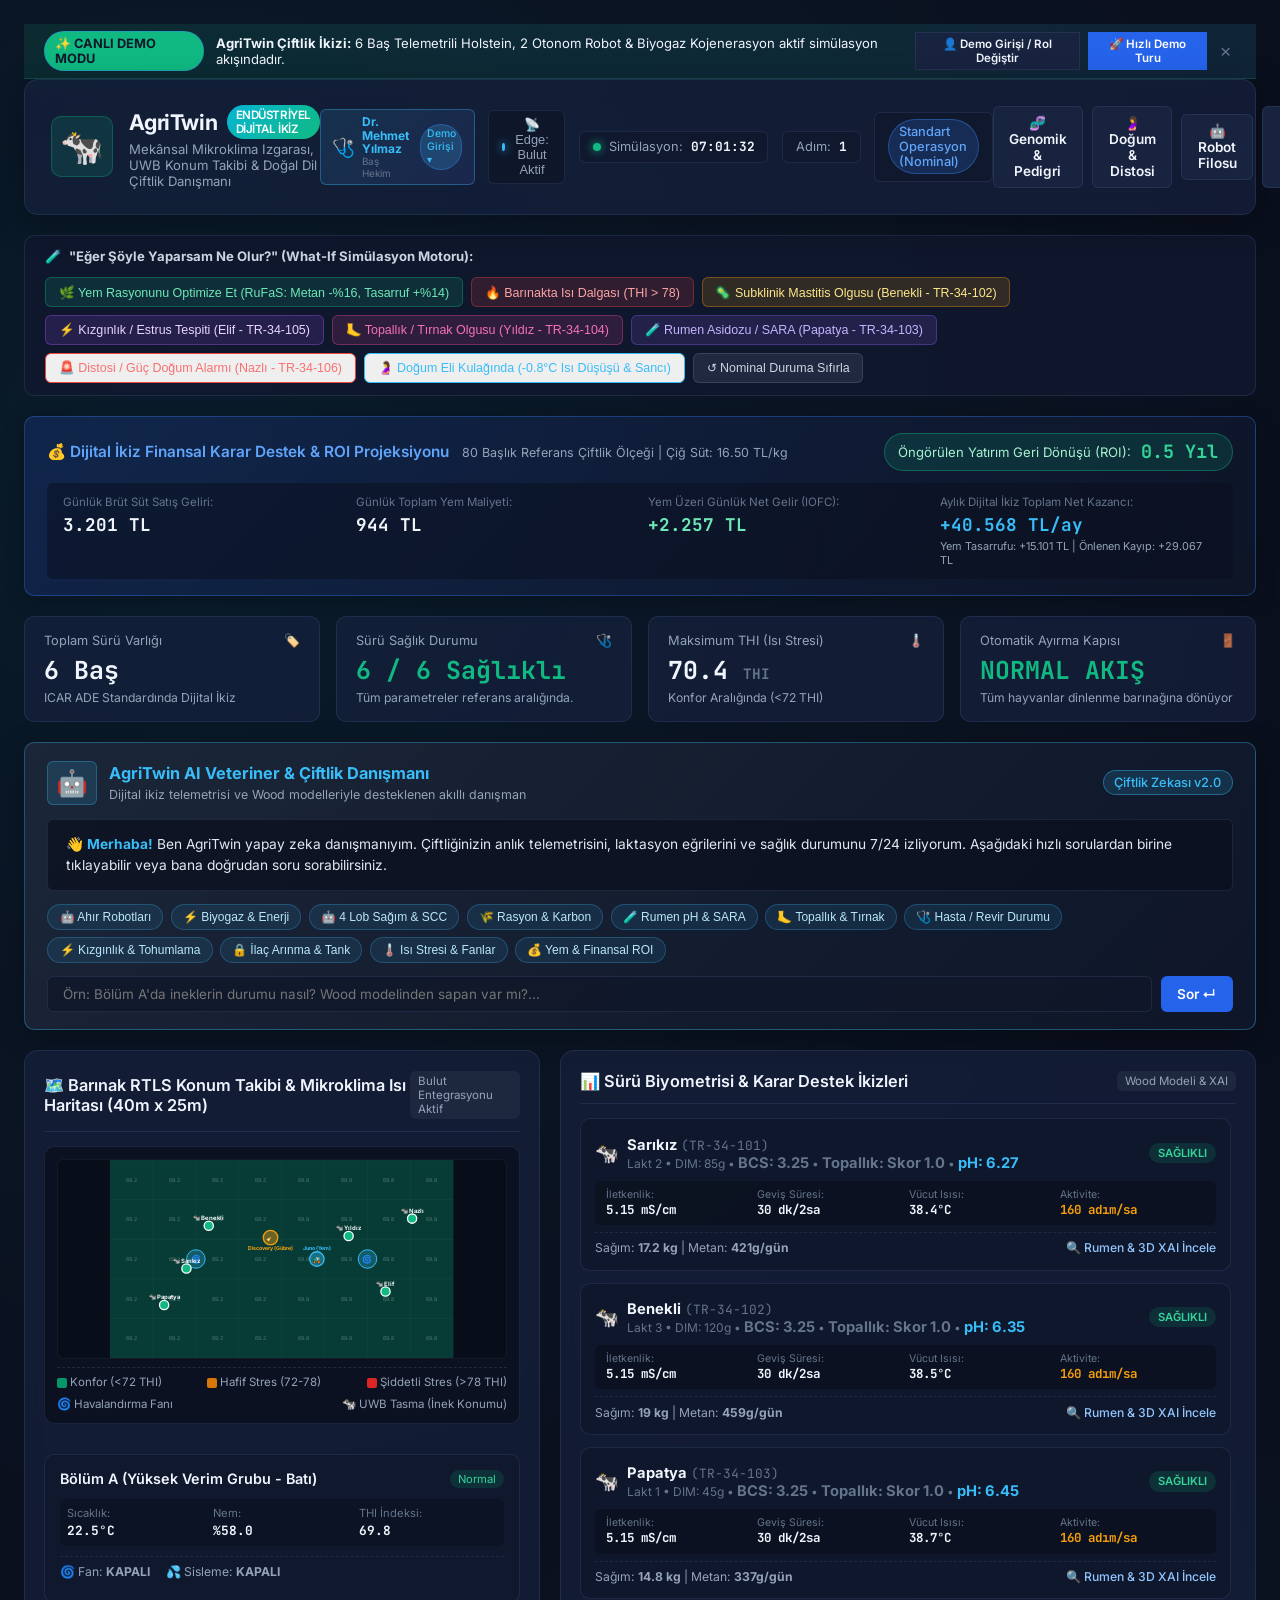
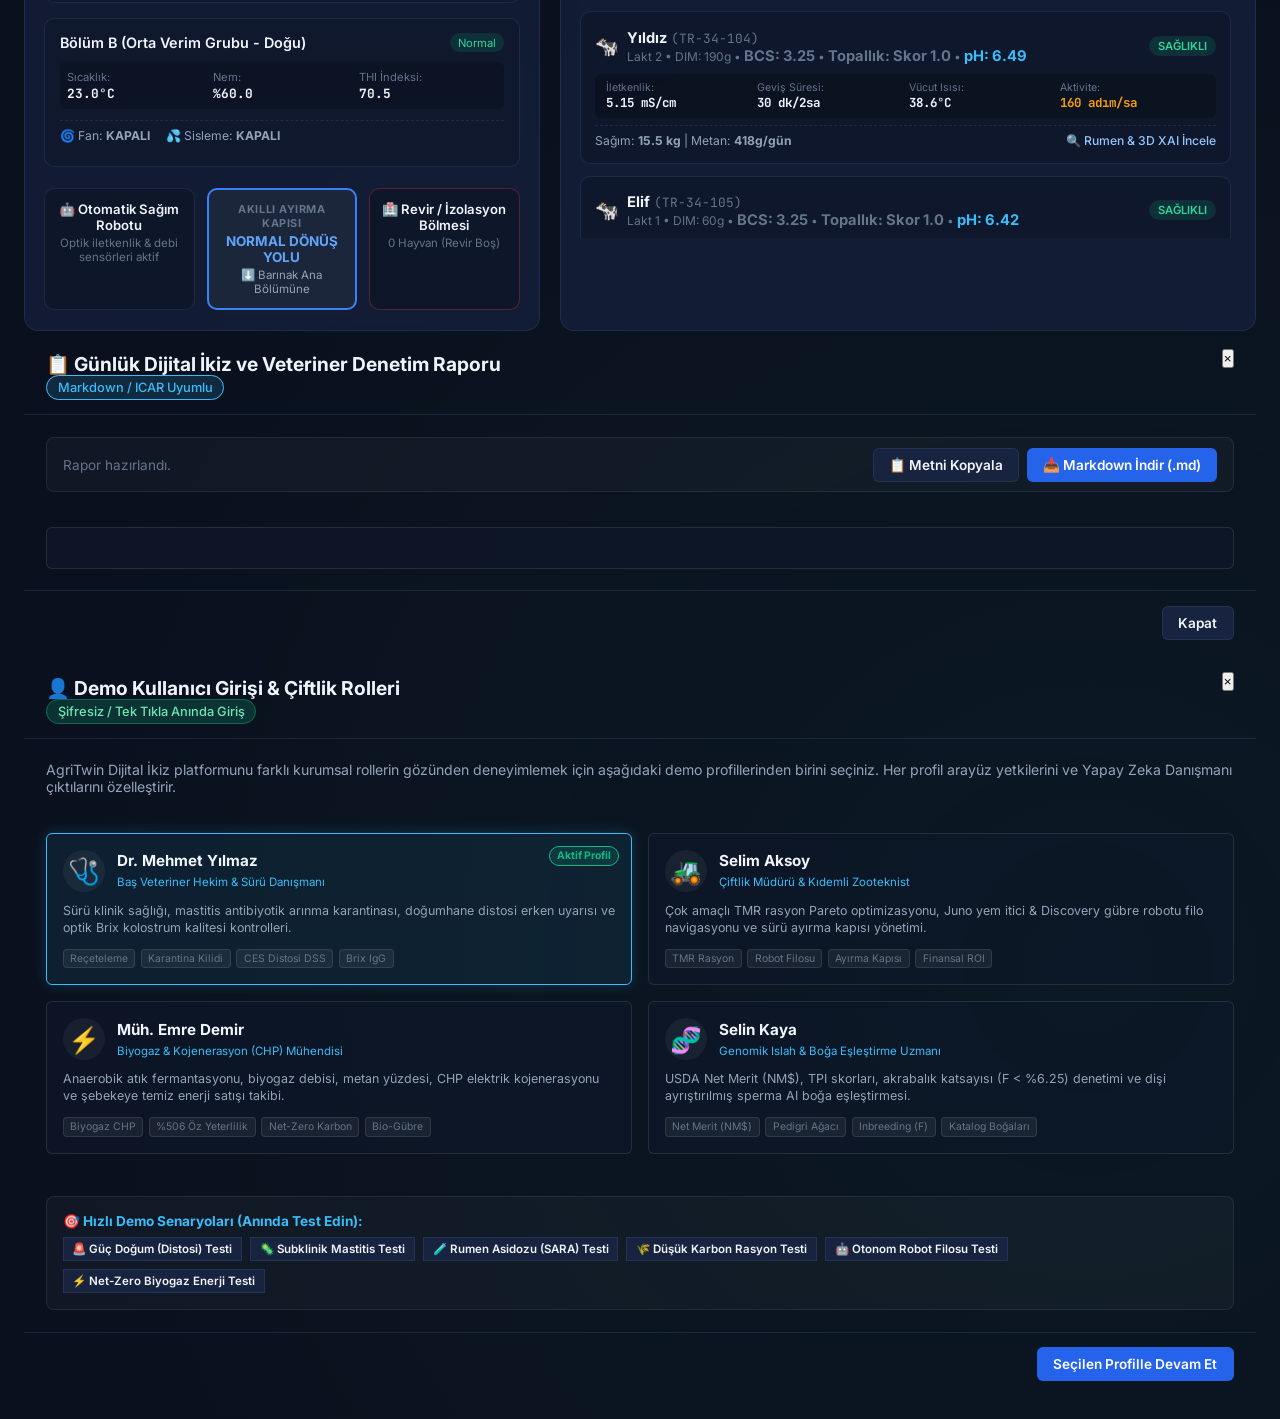
==== commit 42293b2c: "feat: add comprehensive demo user login, 4 corporate personas, dynamic mock sensor stream & guided d" ====
--- a/static/index.html
+++ b/static/index.html
@@ -10,18 +10,41 @@
   <link rel="stylesheet" href="./styles.css">
 </head>
 <body>
+  <!-- Top Demo Mode Notification Banner -->
+  <div class="demo-banner" id="demoBanner">
+    <div class="demo-banner-content">
+      <span class="badge" style="background:#10b981; color:#0f172a; font-weight:700;">✨ CANLI DEMO MODU</span>
+      <span><strong>AgriTwin Çiftlik İkizi:</strong> 6 Baş Telemetrili Holstein, 2 Otonom Robot &amp; Biyogaz Kojenerasyon aktif simülasyon akışındadır.</span>
+    </div>
+    <div class="demo-banner-actions">
+      <button class="btn btn-xs btn-secondary" onclick="openDemoLoginModal()">👤 Demo Girişi / Rol Değiştir</button>
+      <button class="btn btn-xs btn-primary" onclick="startGuidedDemoTour()">🚀 Hızlı Demo Turu</button>
+      <button class="close-banner-btn" onclick="document.getElementById('demoBanner').style.display='none'" title="Bildirimi Kapat">&times;</button>
+    </div>
+  </div>
+
   <div class="app-layout">
     <!-- Header -->
     <header class="app-header">
       <div class="header-brand">
         <div class="logo-icon">🐄</div>
         <div>
-          <h1>AgriTwin <span class="badge-accent">Faz 6: RTLS &amp; AI Asistan</span></h1>
+          <h1>AgriTwin <span class="badge-accent">Endüstriyel Dijital İkiz</span></h1>
           <p class="subtitle">Mekânsal Mikroklima Izgarası, UWB Konum Takibi &amp; Doğal Dil Çiftlik Danışmanı</p>
         </div>
       </div>
 
       <div class="header-status">
+        <!-- Demo User Profile Badge -->
+        <div class="demo-user-pill" id="demoUserPill" onclick="openDemoLoginModal()" title="Demo Kullanıcı Profilini ve Rolünü Değiştir">
+          <span class="demo-user-avatar" id="demoUserAvatar">🩺</span>
+          <div class="demo-user-text">
+            <span class="demo-user-name" id="demoUserName">Dr. Mehmet Yılmaz</span>
+            <span class="demo-user-role" id="demoUserRole">Baş Hekim</span>
+          </div>
+          <span class="badge" style="background:rgba(56,189,248,0.2); color:#38bdf8; font-size:0.65rem; padding:0.15rem 0.35rem; margin-left:0.25rem;">Demo Girişi ▾</span>
+        </div>
+
         <!-- Edge Network Status -->
         <button id="btnToggleEdge" class="status-pill edge-btn" onclick="toggleEdgeConnection()" title="Kırsal bağlantı kopması / Edge yerel tamponlama testi">
           <span class="edge-dot online" id="edgeDot"></span>
@@ -1188,6 +1211,126 @@
     </div>
   </div>
 
+  <!-- Demo User Login & Persona Modal -->
+  <div id="demoLoginModal" class="modal-backdrop" onclick="closeDemoLoginModal(event)">
+    <div class="modal-dialog modal-lg" onclick="event.stopPropagation()">
+      <div class="modal-header">
+        <div class="modal-title-group">
+          <h2>👤 Demo Kullanıcı Girişi &amp; Çiftlik Rolleri</h2>
+          <span class="badge success">Şifresiz / Tek Tıkla Anında Giriş</span>
+        </div>
+        <button class="close-btn" onclick="closeDemoLoginModalDirect()">&times;</button>
+      </div>
+      <div class="modal-body">
+        <p style="color:var(--text-secondary); font-size:0.88rem; margin-bottom:1.25rem;">
+          AgriTwin Dijital İkiz platformunu farklı kurumsal rollerin gözünden deneyimlemek için aşağıdaki demo profillerinden birini seçiniz. Her profil arayüz yetkilerini ve Yapay Zeka Danışmanı çıktılarını özelleştirir.
+        </p>
+
+        <div class="demo-personas-grid">
+          <!-- Persona 1: Baş Veteriner Hekim -->
+          <div class="persona-card active" id="personaCard_vet" onclick="selectDemoPersona('vet')">
+            <div class="persona-card-header">
+              <span class="persona-avatar">🩺</span>
+              <div>
+                <h4>Dr. Mehmet Yılmaz</h4>
+                <span class="persona-title">Baş Veteriner Hekim &amp; Sürü Danışmanı</span>
+              </div>
+              <span class="persona-active-badge">Aktif Profil</span>
+            </div>
+            <div class="persona-desc">
+              Sürü klinik sağlığı, mastitis antibiyotik arınma karantinası, doğumhane distosi erken uyarısı ve optik Brix kolostrum kalitesi kontrolleri.
+            </div>
+            <div class="persona-tags">
+              <span>Reçeteleme</span>
+              <span>Karantina Kilidi</span>
+              <span>CES Distosi DSS</span>
+              <span>Brix IgG</span>
+            </div>
+          </div>
+
+          <!-- Persona 2: Çiftlik Yöneticisi -->
+          <div class="persona-card" id="personaCard_manager" onclick="selectDemoPersona('manager')">
+            <div class="persona-card-header">
+              <span class="persona-avatar">🚜</span>
+              <div>
+                <h4>Selim Aksoy</h4>
+                <span class="persona-title">Çiftlik Müdürü &amp; Kıdemli Zooteknist</span>
+              </div>
+              <span class="persona-active-badge">Aktif Profil</span>
+            </div>
+            <div class="persona-desc">
+              Çok amaçlı TMR rasyon Pareto optimizasyonu, Juno yem itici &amp; Discovery gübre robotu filo navigasyonu ve sürü ayırma kapısı yönetimi.
+            </div>
+            <div class="persona-tags">
+              <span>TMR Rasyon</span>
+              <span>Robot Filosu</span>
+              <span>Ayırma Kapısı</span>
+              <span>Finansal ROI</span>
+            </div>
+          </div>
+
+          <!-- Persona 3: Enerji Mühendisi -->
+          <div class="persona-card" id="personaCard_energy" onclick="selectDemoPersona('energy')">
+            <div class="persona-card-header">
+              <span class="persona-avatar">⚡</span>
+              <div>
+                <h4>Müh. Emre Demir</h4>
+                <span class="persona-title">Biyogaz &amp; Kojenerasyon (CHP) Mühendisi</span>
+              </div>
+              <span class="persona-active-badge">Aktif Profil</span>
+            </div>
+            <div class="persona-desc">
+              Anaerobik atık fermantasyonu, biyogaz debisi, metan yüzdesi, CHP elektrik kojenerasyonu ve şebekeye temiz enerji satışı takibi.
+            </div>
+            <div class="persona-tags">
+              <span>Biyogaz CHP</span>
+              <span>%506 Öz Yeterlilik</span>
+              <span>Net-Zero Karbon</span>
+              <span>Bio-Gübre</span>
+            </div>
+          </div>
+
+          <!-- Persona 4: Genetik Islah Uzmanı -->
+          <div class="persona-card" id="personaCard_genetics" onclick="selectDemoPersona('genetics')">
+            <div class="persona-card-header">
+              <span class="persona-avatar">🧬</span>
+              <div>
+                <h4>Selin Kaya</h4>
+                <span class="persona-title">Genomik Islah &amp; Boğa Eşleştirme Uzmanı</span>
+              </div>
+              <span class="persona-active-badge">Aktif Profil</span>
+            </div>
+            <div class="persona-desc">
+              USDA Net Merit (NM$), TPI skorları, akrabalık katsayısı (F &lt; %6.25) denetimi ve dişi ayrıştırılmış sperma AI boğa eşleştirmesi.
+            </div>
+            <div class="persona-tags">
+              <span>Net Merit (NM$)</span>
+              <span>Pedigri Ağacı</span>
+              <span>Inbreeding (F)</span>
+              <span>Katalog Boğaları</span>
+            </div>
+          </div>
+        </div>
+
+        <!-- Quick Mock Scenario Trigger Bar -->
+        <div class="demo-quick-scenarios-bar" style="margin-top:1.5rem; padding:1rem; background:rgba(255,255,255,0.03); border-radius:8px; border:1px solid rgba(255,255,255,0.08);">
+          <h4 style="font-size:0.85rem; margin-bottom:0.5rem; color:#38bdf8;">🎯 Hızlı Demo Senaryoları (Anında Test Edin):</h4>
+          <div style="display:flex; flex-wrap:wrap; gap:0.5rem;">
+            <button class="btn btn-secondary btn-xs" onclick="quickLaunchDemo('dystocia')">🚨 Güç Doğum (Distosi) Testi</button>
+            <button class="btn btn-secondary btn-xs" onclick="quickLaunchDemo('mastitis')">🦠 Subklinik Mastitis Testi</button>
+            <button class="btn btn-secondary btn-xs" onclick="quickLaunchDemo('sara')">🧪 Rumen Asidozu (SARA) Testi</button>
+            <button class="btn btn-secondary btn-xs" onclick="quickLaunchDemo('ration')">🌾 Düşük Karbon Rasyon Testi</button>
+            <button class="btn btn-secondary btn-xs" onclick="quickLaunchDemo('robotics')">🤖 Otonom Robot Filosu Testi</button>
+            <button class="btn btn-secondary btn-xs" onclick="quickLaunchDemo('energy')">⚡ Net-Zero Biyogaz Enerji Testi</button>
+          </div>
+        </div>
+      </div>
+      <div class="modal-footer">
+        <button class="btn btn-primary" onclick="closeDemoLoginModalDirect()">Seçilen Profille Devam Et</button>
+      </div>
+    </div>
+  </div>
+
   <script src="./app.js"></script>
 </body>
 </html>
--- a/static/styles.css
+++ b/static/styles.css
@@ -2834,8 +2834,191 @@
   color: #38bdf8;
 }
 
-
-
-
-
-
+/* Demo Login & Persona Switcher Styling */
+.demo-banner {
+  display: flex;
+  justify-content: space-between;
+  align-items: center;
+  background: linear-gradient(90deg, rgba(16, 185, 129, 0.12), rgba(56, 189, 248, 0.12));
+  border-bottom: 1px solid rgba(16, 185, 129, 0.25);
+  padding: 0.45rem 1.25rem;
+  font-size: 0.82rem;
+  color: var(--text-primary);
+}
+
+.demo-banner-content {
+  display: flex;
+  align-items: center;
+  gap: 0.75rem;
+}
+
+.demo-banner-actions {
+  display: flex;
+  align-items: center;
+  gap: 0.5rem;
+}
+
+.btn-xs {
+  font-size: 0.72rem;
+  padding: 0.25rem 0.55rem;
+  border-radius: var(--radius-xs);
+}
+
+.close-banner-btn {
+  background: none;
+  border: none;
+  color: var(--text-muted);
+  font-size: 1.2rem;
+  cursor: pointer;
+  line-height: 1;
+  padding: 0 0.3rem;
+}
+
+.close-banner-btn:hover {
+  color: var(--text-primary);
+}
+
+.demo-user-pill {
+  display: flex;
+  align-items: center;
+  gap: 0.45rem;
+  background: linear-gradient(135deg, rgba(56, 189, 248, 0.12), rgba(99, 102, 241, 0.12));
+  border: 1px solid rgba(56, 189, 248, 0.35);
+  padding: 0.3rem 0.7rem;
+  border-radius: var(--radius-sm);
+  cursor: pointer;
+  transition: all 0.2s ease;
+}
+
+.demo-user-pill:hover {
+  background: linear-gradient(135deg, rgba(56, 189, 248, 0.22), rgba(99, 102, 241, 0.22));
+  border-color: #38bdf8;
+  box-shadow: 0 0 10px rgba(56, 189, 248, 0.25);
+  transform: translateY(-1px);
+}
+
+.demo-user-avatar {
+  font-size: 1.15rem;
+  line-height: 1;
+}
+
+.demo-user-text {
+  display: flex;
+  flex-direction: column;
+  line-height: 1.15;
+}
+
+.demo-user-name {
+  font-size: 0.75rem;
+  font-weight: 700;
+  color: #38bdf8;
+}
+
+.demo-user-role {
+  font-size: 0.62rem;
+  color: var(--text-muted);
+}
+
+.demo-personas-grid {
+  display: grid;
+  grid-template-columns: repeat(2, 1fr);
+  gap: 1rem;
+}
+
+.persona-card {
+  background: rgba(15, 23, 42, 0.65);
+  border: 1px solid rgba(255, 255, 255, 0.1);
+  border-radius: var(--radius-sm);
+  padding: 1rem;
+  cursor: pointer;
+  transition: all 0.2s ease;
+  position: relative;
+}
+
+.persona-card:hover {
+  border-color: rgba(56, 189, 248, 0.5);
+  background: rgba(30, 41, 59, 0.7);
+  transform: translateY(-2px);
+}
+
+.persona-card.active {
+  border-color: #38bdf8;
+  background: rgba(56, 189, 248, 0.08);
+  box-shadow: 0 0 14px rgba(56, 189, 248, 0.2);
+}
+
+.persona-card-header {
+  display: flex;
+  align-items: center;
+  gap: 0.75rem;
+  margin-bottom: 0.6rem;
+}
+
+.persona-avatar {
+  font-size: 1.6rem;
+  background: rgba(255, 255, 255, 0.05);
+  border-radius: 50%;
+  width: 42px;
+  height: 42px;
+  display: flex;
+  align-items: center;
+  justify-content: center;
+}
+
+.persona-card-header h4 {
+  font-size: 0.95rem;
+  font-weight: 700;
+  color: var(--text-primary);
+  margin: 0;
+}
+
+.persona-title {
+  font-size: 0.72rem;
+  color: #38bdf8;
+}
+
+.persona-active-badge {
+  display: none;
+  position: absolute;
+  top: 0.75rem;
+  right: 0.75rem;
+  font-size: 0.65rem;
+  font-weight: 700;
+  color: #10b981;
+  background: rgba(16, 185, 129, 0.15);
+  border: 1px solid #10b981;
+  padding: 0.15rem 0.45rem;
+  border-radius: 9999px;
+}
+
+.persona-card.active .persona-active-badge {
+  display: inline-block;
+}
+
+.persona-desc {
+  font-size: 0.78rem;
+  color: var(--text-secondary);
+  line-height: 1.4;
+  margin-bottom: 0.75rem;
+}
+
+.persona-tags {
+  display: flex;
+  flex-wrap: wrap;
+  gap: 0.35rem;
+}
+
+.persona-tags span {
+  font-size: 0.65rem;
+  background: rgba(255, 255, 255, 0.06);
+  border: 1px solid rgba(255, 255, 255, 0.1);
+  padding: 0.15rem 0.4rem;
+  border-radius: 4px;
+  color: var(--text-muted);
+}
+
+
+
+
+
+
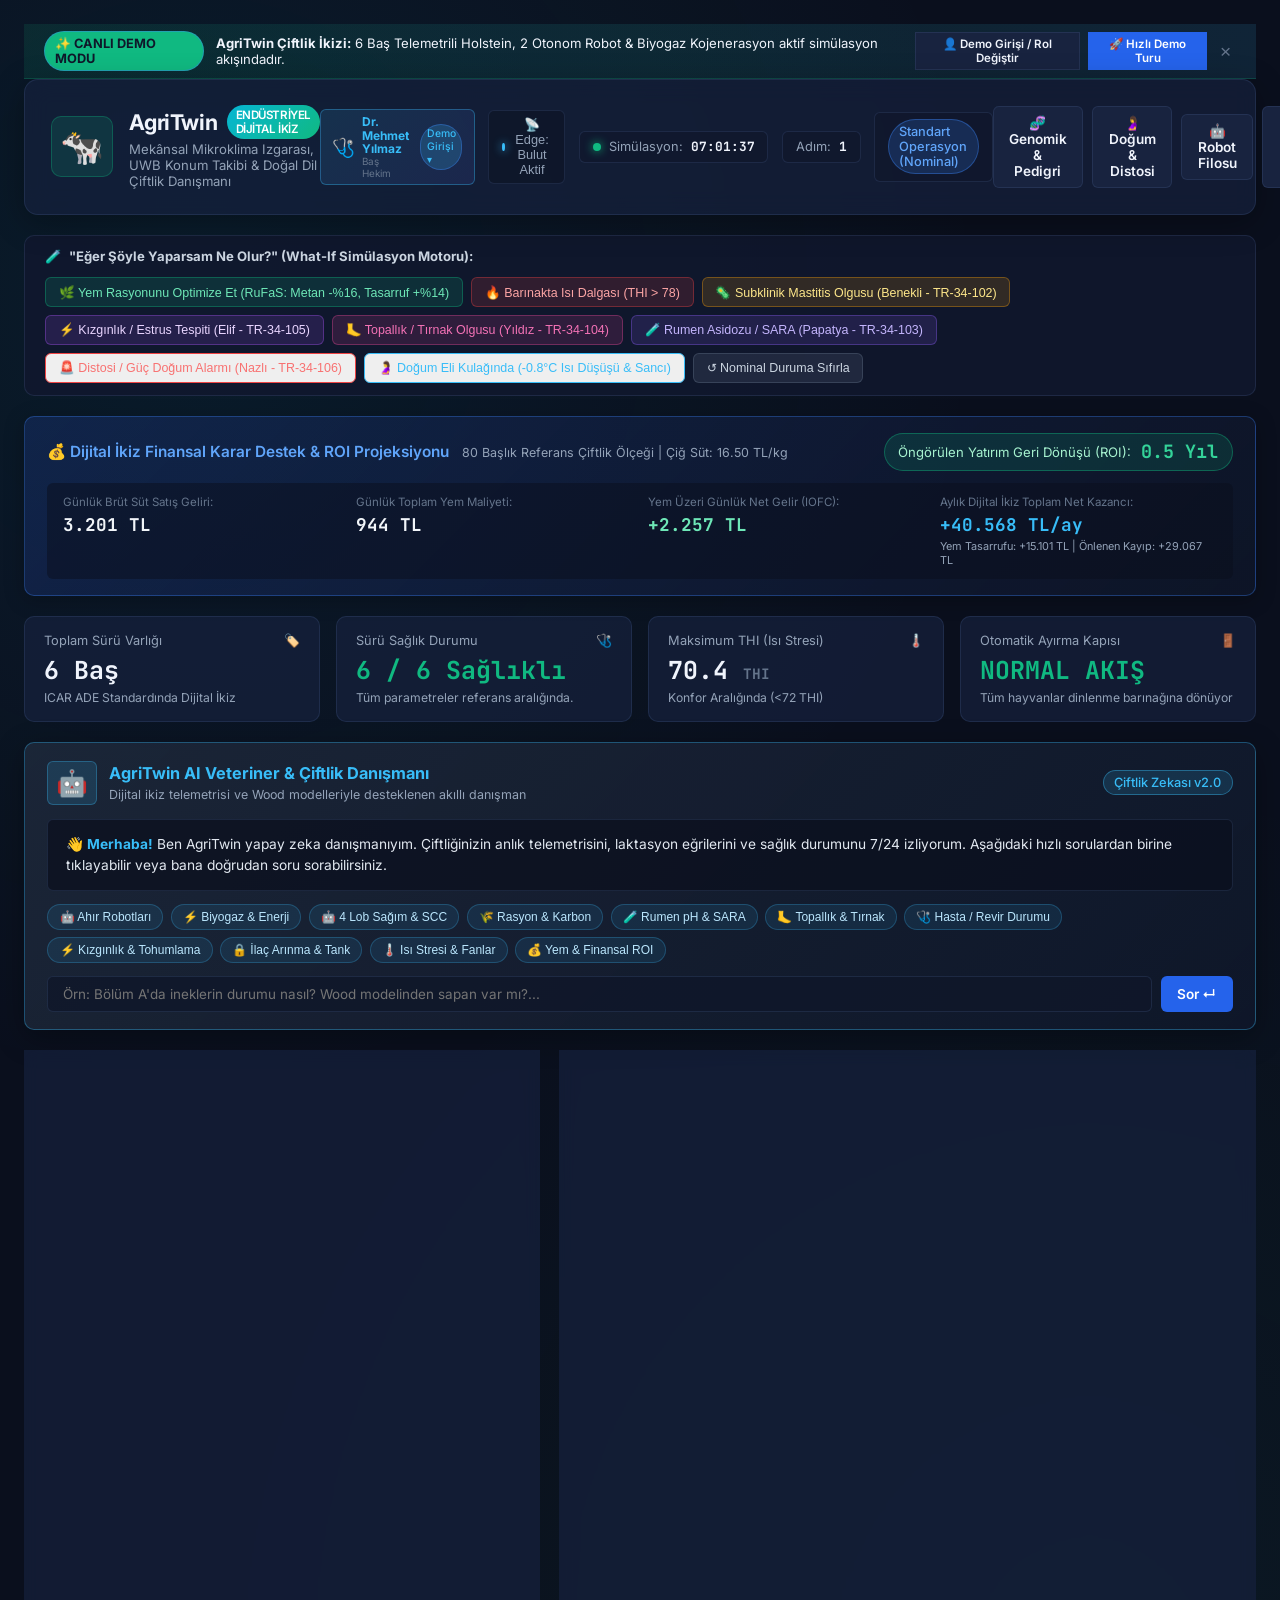
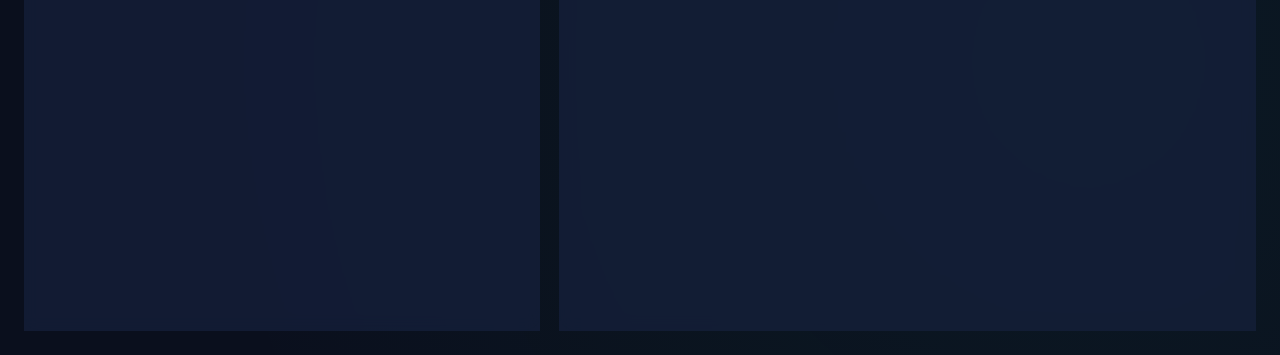
==== commit 4387b360: "feat: complete responsive and mobile-friendly design system with dynamic viewport units and touch op" ====
--- a/static/index.html
+++ b/static/index.html
@@ -2,7 +2,7 @@
 <html lang="tr">
 <head>
   <meta charset="UTF-8">
-  <meta name="viewport" content="width=device-width, initial-scale=1.0">
+  <meta name="viewport" content="width=device-width, initial-scale=1.0, viewport-fit=cover">
   <title>AgriTwin | Süt Sığırcılığı Dijital İkizi, RTLS Mekânsal Isı Haritası &amp; AI Asistan</title>
   <link rel="preconnect" href="https://fonts.googleapis.com">
   <link rel="preconnect" href="https://fonts.gstatic.com" crossorigin>
--- a/static/styles.css
+++ b/static/styles.css
@@ -780,31 +780,38 @@
 }
 
 /* Modal Overlay */
-.modal-overlay {
+.modal-overlay,
+.modal-backdrop {
   position: fixed;
   top: 0;
   left: 0;
   width: 100vw;
   height: 100vh;
+  height: 100dvh;
   background: rgba(0, 0, 0, 0.75);
   backdrop-filter: blur(8px);
   display: none;
   justify-content: center;
   align-items: center;
   z-index: 1000;
-}
-
-.modal-overlay.active {
-  display: flex;
-}
-
-.modal-content {
+  padding: 1rem;
+  box-sizing: border-box;
+}
+
+.modal-overlay.active,
+.modal-backdrop.active {
+  display: flex;
+}
+
+.modal-content,
+.modal-dialog {
   background: var(--bg-secondary);
   border: 1px solid var(--border-color);
   border-radius: var(--radius-lg);
-  width: 92%;
-  max-width: 840px;
+  width: 95%;
+  max-width: 860px;
   max-height: 90vh;
+  max-height: 90dvh;
   overflow-y: auto;
   box-shadow: 0 20px 50px rgba(0, 0, 0, 0.5);
   display: flex;
@@ -3017,8 +3024,463 @@
   color: var(--text-muted);
 }
 
-
-
-
-
-
+/* ==========================================================================
+   COMPREHENSIVE RESPONSIVE & MOBILE DESIGN SYSTEM
+   ========================================================================== */
+
+/* Universal mobile-friendly touch defaults */
+html {
+  -webkit-text-size-adjust: 100%;
+  touch-action: manipulation;
+}
+
+body {
+  overflow-x: hidden;
+  min-height: 100vh;
+  min-height: 100dvh;
+}
+
+/* Tablet & Mobile Breakpoints: <= 1200px */
+@media (max-width: 1200px) {
+  .app-header {
+    flex-wrap: wrap;
+    gap: 1rem;
+    padding: 1rem 1.25rem;
+  }
+  .header-brand {
+    flex: 1 1 auto;
+  }
+  .header-status {
+    flex: 1 1 auto;
+    justify-content: flex-end;
+  }
+  .header-actions {
+    flex: 1 1 100%;
+    overflow-x: auto;
+    -webkit-overflow-scrolling: touch;
+    scrollbar-width: none;
+    padding-bottom: 0.35rem;
+  }
+  .header-actions::-webkit-scrollbar {
+    display: none;
+  }
+  .header-actions .btn {
+    flex-shrink: 0;
+    white-space: nowrap;
+  }
+}
+
+/* Tablet Breakpoint: <= 1024px */
+@media (max-width: 1024px) {
+  .app-layout {
+    padding: 0.75rem;
+    gap: 1rem;
+  }
+
+  .content-columns {
+    grid-template-columns: 1fr;
+  }
+
+  .kpi-grid {
+    grid-template-columns: repeat(2, 1fr);
+  }
+
+  .financial-grid {
+    grid-template-columns: repeat(2, 1fr);
+  }
+
+  .sustain-metrics-grid {
+    grid-template-columns: repeat(2, 1fr);
+  }
+
+  .robotic-content-grid {
+    grid-template-columns: 1fr;
+  }
+
+  .calving-grid {
+    grid-template-columns: 1fr;
+  }
+
+  .genomics-grid {
+    grid-template-columns: 1fr;
+  }
+
+  .circular-process-grid {
+    grid-template-columns: repeat(2, 1fr);
+  }
+}
+
+/* Mobile Devices Breakpoint: <= 768px */
+@media (max-width: 768px) {
+  .app-layout {
+    padding: 0.5rem;
+    gap: 0.75rem;
+  }
+
+  /* Demo Banner Mobile */
+  .demo-banner {
+    flex-direction: column;
+    align-items: stretch;
+    gap: 0.6rem;
+    padding: 0.6rem 0.85rem;
+    text-align: left;
+  }
+  .demo-banner-content {
+    flex-direction: column;
+    align-items: flex-start;
+    gap: 0.35rem;
+    font-size: 0.78rem;
+    line-height: 1.35;
+  }
+  .demo-banner-actions {
+    display: flex;
+    justify-content: flex-start;
+    flex-wrap: wrap;
+    gap: 0.4rem;
+  }
+
+  /* Header Mobile */
+  .app-header {
+    flex-direction: column;
+    align-items: stretch;
+    padding: 0.85rem;
+    gap: 0.75rem;
+    border-radius: var(--radius-md);
+  }
+
+  .header-brand {
+    gap: 0.65rem;
+  }
+  .logo-icon {
+    font-size: 1.7rem;
+    padding: 0.4rem;
+    border-radius: var(--radius-sm);
+  }
+  .header-brand h1 {
+    font-size: 1.15rem;
+    line-height: 1.2;
+  }
+  .header-brand .subtitle {
+    font-size: 0.7rem;
+    line-height: 1.3;
+  }
+
+  .header-status {
+    display: flex;
+    overflow-x: auto;
+    -webkit-overflow-scrolling: touch;
+    scrollbar-width: none;
+    gap: 0.45rem;
+    padding-bottom: 0.25rem;
+    justify-content: flex-start;
+  }
+  .header-status::-webkit-scrollbar {
+    display: none;
+  }
+  .header-status .status-pill,
+  .header-status .demo-user-pill {
+    flex-shrink: 0;
+    font-size: 0.72rem;
+    padding: 0.3rem 0.55rem;
+  }
+
+  .header-actions {
+    display: flex;
+    overflow-x: auto;
+    -webkit-overflow-scrolling: touch;
+    scrollbar-width: none;
+    gap: 0.4rem;
+    padding-bottom: 0.3rem;
+  }
+  .header-actions::-webkit-scrollbar {
+    display: none;
+  }
+  .header-actions .btn {
+    flex-shrink: 0;
+    white-space: nowrap;
+    font-size: 0.75rem;
+    padding: 0.4rem 0.65rem;
+  }
+
+  /* Scenario Bar Mobile */
+  .scenario-bar {
+    padding: 0.75rem;
+    border-radius: var(--radius-md);
+  }
+  .scenario-title {
+    font-size: 0.82rem;
+    margin-bottom: 0.5rem;
+  }
+  .scenario-buttons {
+    display: flex;
+    overflow-x: auto;
+    -webkit-overflow-scrolling: touch;
+    scrollbar-width: none;
+    gap: 0.4rem;
+    padding-bottom: 0.3rem;
+  }
+  .scenario-buttons::-webkit-scrollbar {
+    display: none;
+  }
+  .scenario-buttons .btn-scenario {
+    flex-shrink: 0;
+    white-space: nowrap;
+    font-size: 0.74rem;
+    padding: 0.4rem 0.7rem;
+  }
+
+  /* Financial ROI Card Mobile */
+  .financial-roi-card {
+    padding: 0.85rem;
+    border-radius: var(--radius-md);
+  }
+  .financial-header {
+    flex-direction: column;
+    align-items: flex-start;
+    gap: 0.5rem;
+  }
+  .financial-grid {
+    grid-template-columns: repeat(2, 1fr);
+    gap: 0.6rem;
+    padding: 0.6rem;
+  }
+  .fin-item span {
+    font-size: 0.65rem;
+  }
+  .fin-item strong {
+    font-size: 0.95rem;
+  }
+
+  /* KPI Grid Mobile */
+  .kpi-grid {
+    grid-template-columns: repeat(2, 1fr);
+    gap: 0.6rem;
+  }
+  .kpi-card {
+    padding: 0.85rem;
+  }
+  .kpi-value {
+    font-size: 1.25rem;
+  }
+  .kpi-subtext {
+    font-size: 0.68rem;
+  }
+
+  /* AI Danisman Mobile */
+  .ai-assistant-card {
+    padding: 0.85rem;
+    border-radius: var(--radius-md);
+  }
+  .assistant-header {
+    flex-direction: column;
+    align-items: flex-start;
+    gap: 0.4rem;
+  }
+  .ai-chat-response {
+    font-size: 0.82rem;
+    padding: 0.75rem;
+  }
+  .ai-quick-prompts {
+    overflow-x: auto;
+    -webkit-overflow-scrolling: touch;
+    scrollbar-width: none;
+    flex-wrap: nowrap;
+    padding-bottom: 0.3rem;
+  }
+  .ai-quick-prompts::-webkit-scrollbar {
+    display: none;
+  }
+  .prompt-chip {
+    flex-shrink: 0;
+    font-size: 0.72rem;
+    padding: 0.3rem 0.6rem;
+  }
+  .ai-input-bar {
+    flex-direction: row;
+    gap: 0.4rem;
+  }
+  .ai-input-bar input {
+    font-size: 0.82rem;
+    padding: 0.5rem 0.75rem;
+  }
+  .ai-input-bar .btn {
+    padding: 0.5rem 0.85rem;
+    font-size: 0.8rem;
+  }
+
+  /* RTLS Barn & Microclimate Map */
+  .barn-spatial-panel {
+    padding: 0.85rem;
+  }
+  .rtls-container {
+    padding: 0.4rem;
+  }
+  .rtls-svg {
+    max-height: 240px;
+    width: 100%;
+    height: auto;
+  }
+  .rtls-legend {
+    flex-wrap: wrap;
+    gap: 0.4rem 0.8rem;
+    font-size: 0.68rem;
+  }
+  .barn-layout {
+    grid-template-columns: 1fr;
+    gap: 0.75rem;
+  }
+  .nexus-hub {
+    grid-template-columns: 1fr;
+  }
+
+  /* Herd Cards Grid Mobile */
+  .herd-cards-container {
+    grid-template-columns: 1fr;
+    gap: 0.75rem;
+  }
+  .cow-card {
+    padding: 0.85rem;
+  }
+
+  /* All Modals Mobile Optimization */
+  .modal-overlay,
+  .modal-backdrop {
+    padding: 0.5rem;
+    align-items: flex-end;
+  }
+
+  .modal-content,
+  .modal-dialog {
+    width: 100% !important;
+    max-width: 100% !important;
+    max-height: 92vh !important;
+    max-height: 92dvh !important;
+    margin: 0 !important;
+    border-radius: var(--radius-lg) var(--radius-lg) 0 0 !important;
+    box-shadow: 0 -10px 40px rgba(0, 0, 0, 0.6);
+  }
+
+  .modal-header {
+    padding: 0.85rem 1rem;
+  }
+  .modal-header h2 {
+    font-size: 1.05rem;
+  }
+  .modal-body {
+    padding: 0.85rem 1rem;
+    max-height: 72vh !important;
+    max-height: 72dvh !important;
+    overflow-y: auto;
+    -webkit-overflow-scrolling: touch;
+    overscroll-behavior: contain;
+  }
+  .modal-footer {
+    padding: 0.75rem 1rem;
+  }
+
+  /* Responsive Grids inside Modals */
+  .ration-strategies-grid {
+    grid-template-columns: 1fr;
+    gap: 0.75rem;
+  }
+  .ration-details-grid {
+    grid-template-columns: 1fr;
+    gap: 0.75rem;
+  }
+  .circular-process-grid {
+    grid-template-columns: 1fr;
+    gap: 0.75rem;
+  }
+  .balance-grid {
+    grid-template-columns: 1fr;
+    gap: 0.6rem;
+  }
+  .energy-economics-grid {
+    grid-template-columns: repeat(2, 1fr);
+    gap: 0.6rem;
+  }
+  .robots-grid {
+    grid-template-columns: 1fr;
+    gap: 0.75rem;
+  }
+  .robotic-content-grid {
+    grid-template-columns: 1fr;
+  }
+  .calving-grid {
+    grid-template-columns: 1fr;
+    gap: 0.75rem;
+  }
+  .genomics-grid {
+    grid-template-columns: 1fr;
+    gap: 0.75rem;
+  }
+  .demo-personas-grid {
+    grid-template-columns: 1fr;
+    gap: 0.75rem;
+  }
+  .gebv-grid {
+    grid-template-columns: repeat(2, 1fr);
+  }
+
+  /* Table Horizontal Scrolling in Modals & Cards */
+  .report-content-box {
+    padding: 0.85rem;
+    font-size: 0.82rem;
+  }
+  .report-content-box table,
+  .telemetry-comparison-table {
+    display: block;
+    width: 100%;
+    overflow-x: auto;
+    -webkit-overflow-scrolling: touch;
+  }
+
+  .report-actions-bar {
+    flex-direction: column;
+    align-items: flex-start;
+    gap: 0.5rem;
+  }
+  .report-actions-bar div {
+    width: 100%;
+    display: flex;
+    justify-content: flex-end;
+  }
+}
+
+/* Small Phones Breakpoint: <= 480px */
+@media (max-width: 480px) {
+  .app-layout {
+    padding: 0.35rem;
+    gap: 0.5rem;
+  }
+  .app-header {
+    padding: 0.65rem;
+  }
+  .header-brand h1 {
+    font-size: 1.05rem;
+  }
+  .kpi-grid {
+    grid-template-columns: 1fr;
+  }
+  .financial-grid {
+    grid-template-columns: 1fr;
+  }
+  .sustain-metrics-grid {
+    grid-template-columns: 1fr;
+  }
+  .energy-economics-grid {
+    grid-template-columns: 1fr;
+  }
+  .gebv-grid {
+    grid-template-columns: 1fr;
+  }
+  .bull-metrics-row {
+    grid-template-columns: repeat(2, 1fr);
+  }
+}
+
+
+
+
+
+
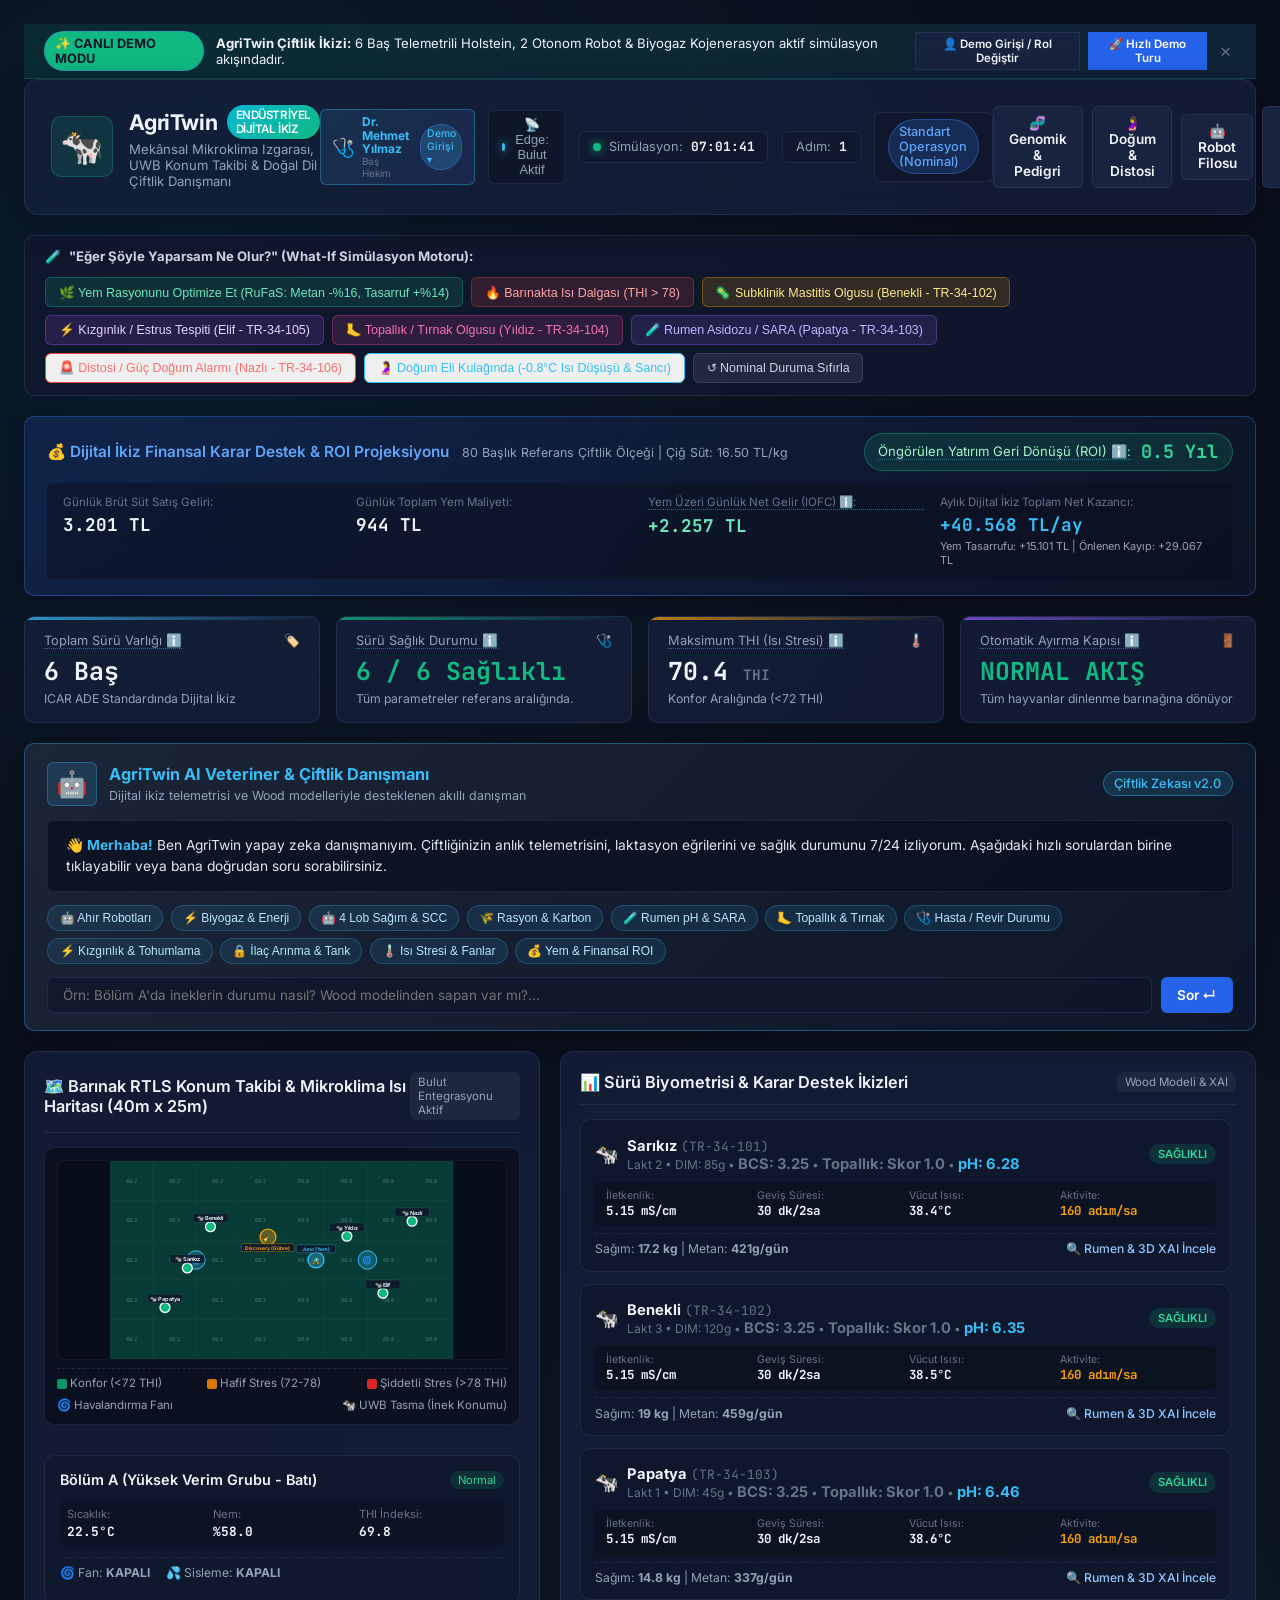
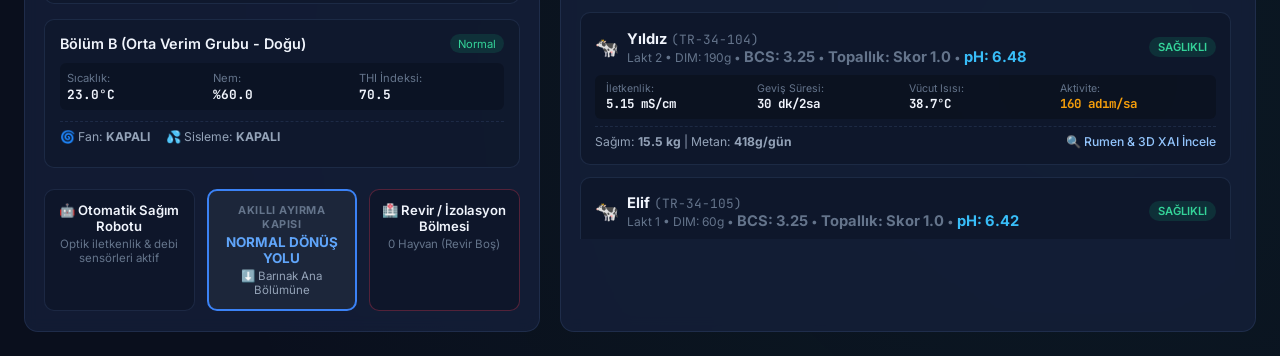
==== commit 3b67fe20: "feat: enhance visual polish with interactive RTLS radar pulse, tooltips and sleek glassmorphism" ====
--- a/static/index.html
+++ b/static/index.html
@@ -141,7 +141,7 @@
           <small>80 Başlık Referans Çiftlik Ölçeği | Çiğ Süt: 16.50 TL/kg</small>
         </div>
         <div class="payback-highlight">
-          <span>Öngörülen Yatırım Geri Dönüşü (ROI):</span>
+          <span data-tooltip="Dijital ikizin yem tasarrufu, erken teşhis ve mastitis önleme ile amortisman süresi">Öngörülen Yatırım Geri Dönüşü (ROI) ℹ️:</span>
           <strong id="kpiPaybackYears">1.1 Yıl</strong>
         </div>
       </div>
@@ -155,7 +155,7 @@
           <strong id="finDailyFeedCost">-- TL</strong>
         </div>
         <div class="fin-item">
-          <span>Yem Üzeri Günlük Net Gelir (IOFC):</span>
+          <span data-tooltip="Income Over Feed Cost: Günlük brüt süt gelirinden TMR rasyon yem gideri düşüldükten sonra kalan net operasyonel kâr">Yem Üzeri Günlük Net Gelir (IOFC) ℹ️:</span>
           <strong id="finDailyMargin" style="color:#6ee7b7;">-- TL</strong>
         </div>
         <div class="fin-item">
@@ -170,7 +170,7 @@
     <section class="kpi-grid">
       <div class="kpi-card">
         <div class="kpi-header">
-          <span class="kpi-title">Toplam Sürü Varlığı</span>
+          <span class="kpi-title" data-tooltip="Çiftlikte UWB tasma ve bolus telemetrisiyle anlık takip edilen toplam inek sayısı">Toplam Sürü Varlığı ℹ️</span>
           <span class="kpi-icon">🏷️</span>
         </div>
         <div class="kpi-value" id="kpiTotalAnimals">6 Baş</div>
@@ -179,7 +179,7 @@
 
       <div class="kpi-card">
         <div class="kpi-header">
-          <span class="kpi-title">Sürü Sağlık Durumu</span>
+          <span class="kpi-title" data-tooltip="DSS yapay zeka sağlık sınıflandırması (Sağlıklı / Takip / Kritik Revir)">Sürü Sağlık Durumu ℹ️</span>
           <span class="kpi-icon">🩺</span>
         </div>
         <div class="kpi-value" id="kpiHealthStatus">6 / 6 Normal</div>
@@ -188,7 +188,7 @@
 
       <div class="kpi-card">
         <div class="kpi-header">
-          <span class="kpi-title">Maksimum THI (Isı Stresi)</span>
+          <span class="kpi-title" data-tooltip="Sıcaklık ve Nem İndeksi (THI). 72 üzeri sıcaklık stresini, 78 üzeri şiddetli stresi ifade eder">Maksimum THI (Isı Stresi) ℹ️</span>
           <span class="kpi-icon">🌡️</span>
         </div>
         <div class="kpi-value" id="kpiMaxThi">70.5 <small>THI</small></div>
@@ -197,7 +197,7 @@
 
       <div class="kpi-card" id="gateKpiCard">
         <div class="kpi-header">
-          <span class="kpi-title">Otomatik Ayırma Kapısı</span>
+          <span class="kpi-title" data-tooltip="Sağım robotu çıkışında inekleri otomatik olarak Revire veya Barınağa ayıran akıllı kapı">Otomatik Ayırma Kapısı ℹ️</span>
           <span class="kpi-icon">🚪</span>
         </div>
         <div class="kpi-value" id="kpiGateStatus">NORMAL AKIŞ</div>
--- a/static/styles.css
+++ b/static/styles.css
@@ -3484,3 +3484,172 @@
 
 
 
+
+
+/* ==========================================================================
+   USER-FRIENDLY VISUAL POLISH, MICRO-INTERACTIONS & TOOLTIP SYSTEM
+   ========================================================================== */
+
+/* Modern Custom Scrollbar */
+::-webkit-scrollbar {
+  width: 7px;
+  height: 7px;
+}
+::-webkit-scrollbar-track {
+  background: rgba(15, 23, 42, 0.6);
+}
+::-webkit-scrollbar-thumb {
+  background: rgba(148, 163, 184, 0.25);
+  border-radius: 9999px;
+  border: 1px solid rgba(255, 255, 255, 0.05);
+}
+::-webkit-scrollbar-thumb:hover {
+  background: rgba(56, 189, 248, 0.45);
+}
+
+/* User-Friendly Explanatory CSS Tooltips */
+[data-tooltip] {
+  position: relative;
+  cursor: help;
+  border-bottom: 1px dotted rgba(56, 189, 248, 0.5);
+  transition: color 0.15s ease;
+}
+
+[data-tooltip]:hover {
+  color: #38bdf8 !important;
+}
+
+[data-tooltip]::after {
+  content: attr(data-tooltip);
+  position: absolute;
+  bottom: 125%;
+  left: 50%;
+  transform: translateX(-50%) translateY(4px);
+  background: #0f172a;
+  color: #f1f5f9;
+  font-size: 0.72rem;
+  font-weight: 500;
+  line-height: 1.35;
+  padding: 0.4rem 0.65rem;
+  border-radius: 6px;
+  border: 1px solid rgba(56, 189, 248, 0.35);
+  box-shadow: 0 8px 24px rgba(0, 0, 0, 0.5), 0 0 10px rgba(56, 189, 248, 0.2);
+  white-space: normal;
+  width: max-content;
+  max-width: 220px;
+  text-align: center;
+  pointer-events: none;
+  opacity: 0;
+  visibility: hidden;
+  transition: opacity 0.2s ease, transform 0.2s ease, visibility 0.2s ease;
+  z-index: 9999;
+}
+
+[data-tooltip]:hover::after {
+  opacity: 1;
+  visibility: visible;
+  transform: translateX(-50%) translateY(0);
+}
+
+/* Radar Pulse Ring for Critical Animals on RTLS Map */
+@keyframes radarPulse {
+  0% {
+    r: 8px;
+    opacity: 0.95;
+    stroke-width: 2px;
+  }
+  100% {
+    r: 22px;
+    opacity: 0;
+    stroke-width: 0.5px;
+  }
+}
+.radar-pulse-ring {
+  animation: radarPulse 1.8s infinite cubic-bezier(0.2, 0.8, 0.2, 1);
+}
+
+/* Smooth Native-feel Modal Entrance Animation */
+.modal-overlay,
+.modal-backdrop {
+  opacity: 0;
+  visibility: hidden;
+  transition: opacity 0.22s ease, visibility 0.22s ease;
+}
+.modal-overlay.active,
+.modal-backdrop.active {
+  opacity: 1;
+  visibility: visible;
+}
+.modal-content,
+.modal-dialog {
+  transform: scale(0.96) translateY(10px);
+  transition: transform 0.25s cubic-bezier(0.16, 1, 0.3, 1);
+}
+.modal-overlay.active .modal-content,
+.modal-backdrop.active .modal-dialog {
+  transform: scale(1) translateY(0);
+}
+
+/* KPI Card Top Gradient Accent Bars & Lift */
+.kpi-card {
+  position: relative;
+  overflow: hidden;
+  transition: all 0.25s cubic-bezier(0.16, 1, 0.3, 1);
+}
+.kpi-card:hover {
+  transform: translateY(-2px);
+  border-color: rgba(56, 189, 248, 0.4);
+  box-shadow: 0 10px 25px -5px rgba(0, 0, 0, 0.4), 0 0 12px rgba(56, 189, 248, 0.1);
+}
+.kpi-card::before {
+  content: '';
+  position: absolute;
+  top: 0;
+  left: 0;
+  width: 100%;
+  height: 3px;
+  background: linear-gradient(90deg, #38bdf8, transparent);
+  opacity: 0.75;
+}
+.kpi-card:nth-child(2)::before {
+  background: linear-gradient(90deg, #10b981, transparent);
+}
+.kpi-card:nth-child(3)::before {
+  background: linear-gradient(90deg, #f59e0b, transparent);
+}
+.kpi-card:nth-child(4)::before {
+  background: linear-gradient(90deg, #8b5cf6, transparent);
+}
+
+/* Critical & Warning Aura Animations for Herd Cards */
+.animal-card {
+  transition: all 0.25s cubic-bezier(0.16, 1, 0.3, 1);
+  position: relative;
+}
+.animal-card:hover {
+  transform: translateY(-2px);
+  border-color: rgba(56, 189, 248, 0.45);
+  box-shadow: 0 10px 25px -4px rgba(0, 0, 0, 0.4), 0 0 15px rgba(56, 189, 248, 0.12);
+}
+@keyframes criticalAura {
+  0%, 100% { box-shadow: 0 0 12px rgba(244, 63, 94, 0.2); }
+  50% { box-shadow: 0 0 22px rgba(244, 63, 94, 0.4); }
+}
+.animal-card.critical {
+  animation: criticalAura 2.5s infinite ease-in-out;
+}
+.animal-card.warning {
+  box-shadow: 0 0 14px rgba(245, 158, 11, 0.15);
+}
+
+/* Interactive Scenario Chip Micro-Feedback */
+.btn-scenario {
+  transition: all 0.2s cubic-bezier(0.16, 1, 0.3, 1);
+}
+.btn-scenario:hover {
+  transform: translateY(-1px);
+  box-shadow: 0 4px 12px rgba(0, 0, 0, 0.3);
+}
+.btn-scenario:active {
+  transform: translateY(1px);
+}
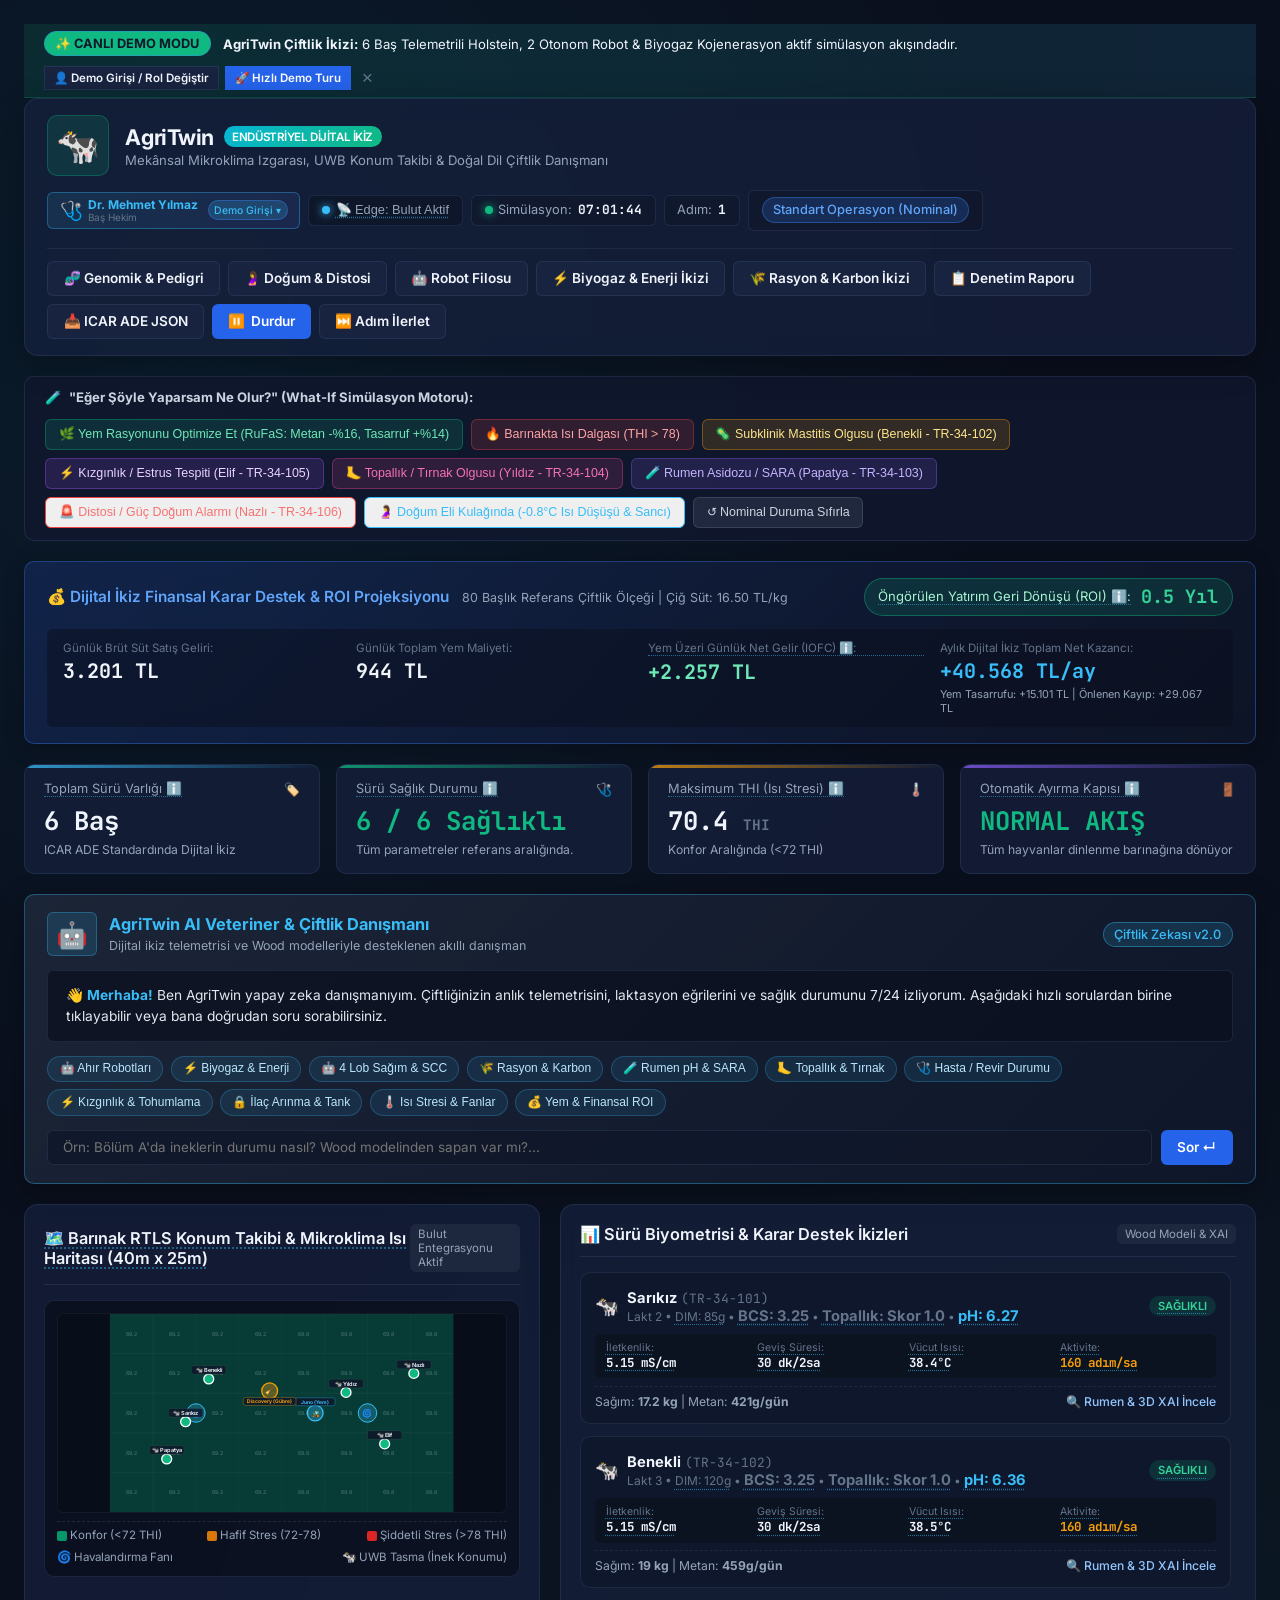
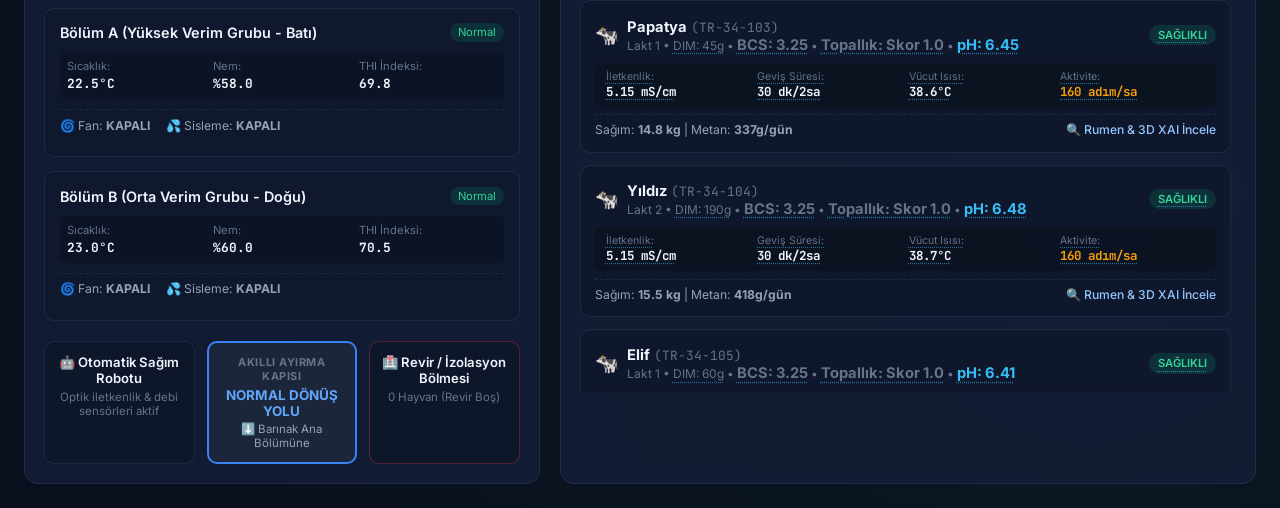
==== commit 30aa9daa: "feat: add academic-grade explanations and intelligent mouseover tooltips across all modules" ====
--- a/static/index.html
+++ b/static/index.html
@@ -48,7 +48,7 @@
         <!-- Edge Network Status -->
         <button id="btnToggleEdge" class="status-pill edge-btn" onclick="toggleEdgeConnection()" title="Kırsal bağlantı kopması / Edge yerel tamponlama testi">
           <span class="edge-dot online" id="edgeDot"></span>
-          <span id="edgeStatusLabel">📡 Edge: Online</span>
+          <span id="edgeStatusLabel" data-academic-key="edge_computing">📡 Edge: Online</span>
         </button>
 
         <div class="status-pill">
@@ -247,7 +247,7 @@
       <!-- Left Column: Spatial RTLS Heatmap & Barn Digital Twin -->
       <section class="panel barn-spatial-panel">
         <div class="panel-header">
-          <h2>🗺️ Barınak RTLS Konum Takibi &amp; Mikroklima Isı Haritası (40m x 25m)</h2>
+          <h2 data-academic-key="edge_computing">🗺️ Barınak RTLS Konum Takibi &amp; Mikroklima Isı Haritası (40m x 25m)</h2>
           <span class="panel-tag" id="edgeModeBadge">Edge Gateway Aktif</span>
         </div>
 
@@ -376,7 +376,7 @@
         <!-- Wood Lactation Curve Visualization -->
         <div class="lactation-curve-section">
           <div class="curve-header">
-            <h3>📈 Wood Laktasyon Eğrisi Simülasyonu [y(t) = a · tᵇ · e⁻ᶜᵗ]</h3>
+            <h3 data-academic-key="wood_curve">📈 Wood Laktasyon Eğrisi Simülasyonu [y(t) = a · tᵇ · e⁻ᶜᵗ]</h3>
             <span class="curve-dim-badge" id="modalCurveDimBadge">DIM: -- Gün</span>
           </div>
           <div class="curve-chart-container">
@@ -392,7 +392,7 @@
         <!-- 3D Computer Vision AI (Lameness & BCS) -->
         <div class="vision-ai-section">
           <div class="vision-header">
-            <h3>📷 3D Derinlik Kamerası &amp; Yürüyüş Analizi (Computer Vision AI)</h3>
+            <h3 data-academic-key="bcs">📷 3D Derinlik Kamerası &amp; Yürüyüş Analizi (Computer Vision AI)</h3>
             <span class="vision-cam-badge">Kamera: CAM-EXIT-CHUTE-3D</span>
           </div>
 
@@ -400,7 +400,7 @@
             <!-- Lameness Box -->
             <div class="vision-box" id="visionLamenessBox">
               <div class="vision-box-header">
-                <strong>🦶 Topallık &amp; Sırt Kemerleşmesi (Lameness)</strong>
+                <strong data-academic-key="lameness">🦶 Topallık &amp; Sırt Kemerleşmesi (Lameness)</strong>
                 <span class="badge" id="visionLamenessBadge">Skor 1.0 (Normal)</span>
               </div>
               <div class="vision-metrics-row">
@@ -418,7 +418,7 @@
             <!-- BCS Box -->
             <div class="vision-box" id="visionBcsBox">
               <div class="vision-box-header">
-                <strong>🥩 Vücut Kondisyon Skoru (BCS)</strong>
+                <strong data-academic-key="bcs">🥩 Vücut Kondisyon Skoru (BCS)</strong>
                 <span class="badge" id="visionBcsBadge">BCS: 3.25</span>
               </div>
               <div class="vision-metrics-row">
@@ -439,7 +439,7 @@
         <div class="rumen-ai-section">
           <div class="rumen-header">
             <div class="rumen-title">
-              <h3>🧪 İntraruminal Bolus: Rumen pH Kinetiği &amp; SARA İkizi</h3>
+              <h3 data-academic-key="rumen_ph">🧪 İntraruminal Bolus: Rumen pH Kinetiği &amp; SARA İkizi</h3>
               <small>inSiliCow &amp; Dijkstra Biyokimyasal Rumen Modeli</small>
             </div>
             <span class="badge" id="rumenSaraBadge">SARA: Normal</span>
@@ -455,12 +455,12 @@
                 </div>
               </div>
               <div class="rumen-sub-metrics">
-                <div><span>Uçucu Yağ Asitleri (VFA):</span> <strong id="modalVfaVal">112 mmol/L</strong></div>
-                <div><span>Asetat / Propiyonat (A:P):</span> <strong id="modalApRatioVal">2.85 (Sağlıklı)</strong></div>
-                <div><span>Rumen Sıcaklığı:</span> <strong id="modalRumenTempVal">39.2°C</strong></div>
+                <div><span data-academic-key="vfa">Uçucu Yağ Asitleri (VFA):</span> <strong id="modalVfaVal">112 mmol/L</strong></div>
+                <div><span data-academic-key="ap_ratio">Asetat / Propiyonat (A:P):</span> <strong id="modalApRatioVal">2.85 (Sağlıklı)</strong></div>
+                <div><span data-academic-key="rumen_temp">Rumen Sıcaklığı:</span> <strong id="modalRumenTempVal">39.2°C</strong></div>
                 <div><span>Motilite / Kasılma:</span> <strong id="modalRumenMotilityVal">1.9 /dk</strong></div>
-                <div><span>pH &lt; 5.8 Süresi:</span> <strong id="modalHoursLowVal">0.0 sa/gün</strong></div>
-                <div><span>Tampon İhtiyacı:</span> <strong id="modalBufferNeedVal" style="color:var(--accent-emerald);">Gerek Yok</strong></div>
+                <div><span data-academic-key="sara">pH &lt; 5.8 Süresi:</span> <strong id="modalHoursLowVal">0.0 sa/gün</strong></div>
+                <div><span data-academic-key="buffer_need">Tampon İhtiyacı:</span> <strong id="modalBufferNeedVal" style="color:var(--accent-emerald);">Gerek Yok</strong></div>
               </div>
             </div>
 
@@ -479,7 +479,7 @@
         <div class="robotic-quarter-section">
           <div class="robotic-header">
             <div class="robotic-title">
-              <h3>🤖 Otonom Robotik Sağım &amp; 4 Loblu Çeyrek Meme İkizi</h3>
+              <h3 data-academic-key="conductivity">🤖 Otonom Robotik Sağım &amp; 4 Loblu Çeyrek Meme İkizi</h3>
               <small>DeLaval VMS &amp; Lely Astronaut Mimarisi | Hat İçi Spektrometre &amp; Bağımsız Süt Vanaları</small>
             </div>
             <span class="badge" id="roboticMilkingBadge">Robot Vana: 4 Lob Nominal</span>
@@ -521,7 +521,7 @@
               <strong id="robotDivertedYieldVal" style="color:#f43f5e;">-- kg</strong>
             </div>
             <div class="audit-item">
-              <span>Ağırlıklı Sürü SCC:</span>
+              <span data-academic-key="scc">Ağırlıklı Sürü SCC:</span>
               <strong id="robotWeightedSccVal">-- hücre/mL</strong>
             </div>
             <div class="audit-item wide">
@@ -591,7 +591,7 @@
       <div class="modal-header">
         <div>
           <span class="modal-tag">ÇOK AMAÇLI OPTİMİZASYON &amp; PARETO İKİZİ</span>
-          <h2>🌾 TMR Rasyon Formülasyonu &amp; Enterik Metan Azaltımı</h2>
+          <h2 data-academic-key="rufas_model">🌾 TMR Rasyon Formülasyonu &amp; Enterik Metan Azaltımı</h2>
         </div>
         <button class="modal-close" onclick="closeRationModalDirect()">&times;</button>
       </div>
@@ -606,7 +606,7 @@
         <div class="pareto-analysis-section">
           <div class="pareto-chart-card">
             <div class="pareto-chart-header">
-              <h3>📈 Pareto Sınırı: Rasyon Maliyeti vs. Metan Yoğunluğu (Maliyet - Karbon Eğrisi)</h3>
+              <h3 data-academic-key="rufas_model">📈 Pareto Sınırı: Rasyon Maliyeti vs. Metan Yoğunluğu (Maliyet - Karbon Eğrisi)</h3>
               <span class="badge" style="background:rgba(16,185,129,0.15); color:#10b981;">RuFaS &amp; IPCC Tier 2</span>
             </div>
             <svg id="paretoFrontierSvg" viewBox="0 0 540 180" class="pareto-svg"></svg>
@@ -666,7 +666,7 @@
       <div class="modal-header">
         <div>
           <span class="modal-tag">DÖNGÜSEL EKONOMİ &amp; NET-ZERO ENERJİ İKİZİ</span>
-          <h2>⚡ Gübre Biyogazı, Kojenerasyon (CHP) &amp; Şebeke Bağımsızlığı</h2>
+          <h2 data-academic-key="biogas_chp">⚡ Gübre Biyogazı, Kojenerasyon (CHP) &amp; Şebeke Bağımsızlığı</h2>
         </div>
         <button class="modal-close" onclick="closeEnergyModalDirect()">&times;</button>
       </div>
@@ -675,7 +675,7 @@
         <!-- Energy Self Sufficiency Hero Banner -->
         <div class="energy-hero-banner">
           <div class="hero-metric">
-            <span>ENERJİ ÖZ YETERLİLİK ORANI</span>
+            <span data-academic-key="biogas_chp">ENERJİ ÖZ YETERLİLİK ORANI</span>
             <strong id="energySelfSuffVal">%405 (NET-ZERO POZİTİF)</strong>
             <small>Çiftliğin tüm elektrik ihtiyacı kendi atığından karşılanmaktadır</small>
           </div>
@@ -794,7 +794,7 @@
       <div class="modal-header">
         <div>
           <span class="modal-tag">OTONOM AHIR OTOMASYONU &amp; FİLO İKİZİ</span>
-          <h2>🤖 Ahır İçi Otonom Robot Filosu (Yem İtici &amp; Gübre Vakum)</h2>
+          <h2 data-academic-key="juno_robot">🤖 Ahır İçi Otonom Robot Filosu (Yem İtici &amp; Gübre Vakum)</h2>
         </div>
         <button class="modal-close" onclick="closeRoboticsModalDirect()">&times;</button>
       </div>
@@ -910,7 +910,7 @@
       <div class="modal-header">
         <div>
           <span class="modal-tag">DOĞUMHANE, DİSTOSİ ERKEN UYARI &amp; BUZAĞI İKİZİ</span>
-          <h2>🤰 Doğumhane Yönetimi, Distosi (Güç Doğum) DSS &amp; Kolostrum Brix Analizi</h2>
+          <h2 data-academic-key="dystocia">🤰 Doğumhane Yönetimi, Distosi (Güç Doğum) DSS &amp; Kolostrum Brix Analizi</h2>
         </div>
         <button class="modal-close" onclick="closeCalvingModalDirect()">&times;</button>
       </div>
@@ -1065,7 +1065,7 @@
       <div class="modal-header">
         <div>
           <span class="modal-tag">GENOMİK SELEKSİYON, PEDİGRİ &amp; DİJİTAL ÇİFTLEŞTİRME İKİZİ</span>
-          <h2>🧬 Sürü Genomik Islah İndeksi, Akrabalık (Inbreeding) &amp; Akıllı Boğa Eşleştirmesi</h2>
+          <h2 data-academic-key="gebv">🧬 Sürü Genomik Islah İndeksi, Akrabalık (Inbreeding) &amp; Akıllı Boğa Eşleştirmesi</h2>
         </div>
         <button class="modal-close" onclick="closeGenomicsModalDirect()">&times;</button>
       </div>
@@ -1074,7 +1074,7 @@
         <!-- Herd Genomics KPI Bar -->
         <div class="genomics-kpi-bar">
           <div class="gen-kpi-item">
-            <span>Sürü Ort. Net Merit:</span>
+            <span data-academic-key="gebv">Sürü Ort. Net Merit:</span>
             <strong id="genHerdNmVal" style="color:#38bdf8;">$750 NM$</strong>
           </div>
           <div class="gen-kpi-item">
--- a/static/styles.css
+++ b/static/styles.css
@@ -3653,3 +3653,383 @@
 .btn-scenario:active {
   transform: translateY(1px);
 }
+
+
+/* ==========================================================================
+   PERFECT LAYOUT REGULARITY, TEXT & BUTTON SCREEN FITTING SYSTEM
+   ========================================================================== */
+
+/* Universal text and box safety */
+*, *::before, *::after {
+  box-sizing: border-box;
+}
+
+html, body {
+  max-width: 100vw;
+  overflow-x: hidden;
+}
+
+/* Ensure headings and paragraphs never overflow their parent container */
+h1, h2, h3, h4, h5, h6, .card-title, .modal-title {
+  overflow-wrap: break-word;
+  word-break: normal;
+}
+
+/* Standardized Button Regularity & Flex Alignment */
+.btn, .btn-scenario, .prompt-chip, .status-pill, .demo-user-pill {
+  display: inline-flex;
+  align-items: center;
+  justify-content: center;
+  gap: 0.35rem;
+  line-height: 1.25;
+  vertical-align: middle;
+}
+
+/* Ensure App Header wraps gracefully across all desktop and laptop resolutions */
+@media (max-width: 1440px) {
+  .app-header {
+    flex-wrap: wrap;
+    gap: 0.85rem 1.25rem;
+    padding: 1rem 1.4rem;
+  }
+  .header-brand {
+    flex: 1 1 auto;
+    min-width: 260px;
+  }
+  .header-status {
+    flex: 0 1 auto;
+    justify-content: flex-end;
+    flex-wrap: wrap;
+    gap: 0.5rem;
+  }
+  .header-actions {
+    flex: 1 1 100%;
+    width: 100%;
+    display: flex;
+    flex-wrap: wrap;
+    gap: 0.5rem;
+    align-items: center;
+    border-top: 1px solid rgba(255, 255, 255, 0.06);
+    padding-top: 0.75rem;
+    margin-top: 0.25rem;
+  }
+  .header-actions .btn {
+    flex-shrink: 0;
+    white-space: nowrap;
+  }
+}
+
+/* Demo Banner Graceful Wrapping */
+.demo-banner {
+  flex-wrap: wrap;
+  gap: 0.6rem 1rem;
+}
+.demo-banner-content {
+  flex: 1 1 auto;
+  min-width: 240px;
+  overflow-wrap: break-word;
+}
+.demo-banner-actions {
+  flex: 0 1 auto;
+  display: flex;
+  flex-wrap: wrap;
+  gap: 0.4rem;
+}
+
+/* Scenario Bar & Button Ergonomics */
+.scenario-bar {
+  overflow: hidden;
+}
+.scenario-buttons {
+  display: flex;
+  flex-wrap: wrap;
+  gap: 0.5rem;
+}
+.btn-scenario {
+  white-space: normal;
+  line-height: 1.3;
+  text-align: left;
+  max-width: 100%;
+}
+
+/* Fluid Typography for KPI & Financial Numbers so they never break */
+.kpi-value {
+  font-size: clamp(1.2rem, 2.2vw, 1.6rem);
+  white-space: nowrap;
+  overflow: hidden;
+  text-overflow: ellipsis;
+}
+
+.fin-item strong {
+  font-size: clamp(0.9rem, 1.8vw, 1.25rem);
+  white-space: nowrap;
+}
+
+/* Modal Header & Close Button Regularity */
+.modal-header {
+  display: flex;
+  justify-content: space-between;
+  align-items: flex-start;
+  gap: 0.85rem;
+}
+.modal-header > div:first-child {
+  flex: 1 1 auto;
+  min-width: 0;
+}
+.modal-header h2 {
+  font-size: clamp(1rem, 2.2vw, 1.25rem);
+  line-height: 1.35;
+  word-break: break-word;
+  overflow-wrap: anywhere;
+}
+.modal-close {
+  flex-shrink: 0;
+  width: 34px;
+  height: 34px;
+  display: inline-flex;
+  align-items: center;
+  justify-content: center;
+  border-radius: 6px;
+  background: rgba(255, 255, 255, 0.05);
+  border: 1px solid rgba(255, 255, 255, 0.1);
+  color: var(--text-muted);
+  cursor: pointer;
+  transition: all 0.2s ease;
+  line-height: 1;
+}
+.modal-close:hover {
+  background: rgba(244, 63, 94, 0.2);
+  color: #fda4af;
+  border-color: rgba(244, 63, 94, 0.4);
+}
+
+/* Modal Footer Regularity & Mobile Stacking */
+.modal-footer {
+  display: flex;
+  justify-content: flex-end;
+  align-items: center;
+  flex-wrap: wrap;
+  gap: 0.75rem;
+}
+
+@media (max-width: 640px) {
+  .modal-footer {
+    flex-direction: column-reverse;
+    align-items: stretch;
+    gap: 0.55rem;
+    padding: 0.85rem 1rem;
+  }
+  .modal-footer .btn {
+    width: 100%;
+    justify-content: center;
+    text-align: center;
+    white-space: normal;
+    line-height: 1.3;
+    padding: 0.6rem 1rem;
+    min-height: 42px;
+  }
+}
+
+/* Telemetry Strip on Mobile Herd Cards */
+@media (max-width: 540px) {
+  .telemetry-strip {
+    grid-template-columns: repeat(2, 1fr) !important;
+    gap: 0.5rem !important;
+  }
+  .card-top {
+    flex-wrap: wrap;
+    gap: 0.45rem;
+    align-items: flex-start;
+  }
+  .cow-meta {
+    word-break: break-word;
+    line-height: 1.4;
+  }
+  .dss-summary-row {
+    flex-wrap: wrap;
+    gap: 0.35rem;
+    line-height: 1.4;
+  }
+}
+
+/* Tooltip Mobile & Edge Safety */
+@media (max-width: 640px) {
+  [data-tooltip]::after {
+    max-width: min(230px, 75vw);
+    font-size: 0.68rem;
+    left: 0;
+    transform: translateY(4px);
+  }
+  [data-tooltip]:hover::after {
+    transform: translateY(0);
+  }
+}
+
+/* AI Assistant Input Bar Mobile Optimization */
+@media (max-width: 480px) {
+  .ai-input-bar {
+    flex-direction: column;
+    align-items: stretch;
+    gap: 0.5rem;
+  }
+  .ai-input-bar input {
+    width: 100%;
+  }
+  .ai-input-bar .btn {
+    width: 100%;
+    justify-content: center;
+    min-height: 40px;
+  }
+  .btn-scenario {
+    max-width: 280px;
+    font-size: 0.72rem;
+  }
+}
+
+/* All Table Containers Horizontal Scrolling Safety */
+table {
+  max-width: 100%;
+}
+.report-content-box,
+.telemetry-comparison-table-wrapper,
+.table-responsive {
+  width: 100%;
+  overflow-x: auto;
+  -webkit-overflow-scrolling: touch;
+}
+
+
+/* ==========================================================================
+   ACADEMIC-GRADE FLOATING TOOLTIP & EXPLANATION SYSTEM (FAZ 16)
+   Standards: NASEM (2021), NRC (2001), ICAR, IDF, Wood (1967), Wright (1922)
+   ========================================================================== */
+
+.academic-tooltip-floating {
+  position: fixed;
+  z-index: 999999;
+  pointer-events: none;
+  opacity: 0;
+  visibility: hidden;
+  transform: translateY(6px) scale(0.98);
+  transition: opacity 0.18s cubic-bezier(0.16, 1, 0.3, 1), transform 0.18s cubic-bezier(0.16, 1, 0.3, 1), visibility 0.18s;
+  background: rgba(15, 23, 42, 0.96);
+  backdrop-filter: blur(24px);
+  -webkit-backdrop-filter: blur(24px);
+  border: 1px solid rgba(56, 189, 248, 0.4);
+  box-shadow: 0 20px 48px -8px rgba(0, 0, 0, 0.85), 0 0 24px rgba(56, 189, 248, 0.22);
+  border-radius: 12px;
+  padding: 0.95rem 1.15rem;
+  max-width: 380px;
+  width: max-content;
+  color: #f1f5f9;
+  font-family: var(--font-sans);
+  font-size: 0.82rem;
+  line-height: 1.5;
+}
+
+.academic-tooltip-floating.active {
+  opacity: 1;
+  visibility: visible;
+  transform: translateY(0) scale(1);
+}
+
+.at-header {
+  display: flex;
+  align-items: center;
+  justify-content: space-between;
+  gap: 0.65rem;
+  border-bottom: 1px solid rgba(255, 255, 255, 0.12);
+  padding-bottom: 0.5rem;
+  margin-bottom: 0.55rem;
+}
+
+.at-title {
+  font-size: 0.88rem;
+  font-weight: 700;
+  color: #ffffff;
+  letter-spacing: -0.01em;
+}
+
+.at-badge {
+  font-size: 0.64rem;
+  font-weight: 700;
+  text-transform: uppercase;
+  letter-spacing: 0.04em;
+  background: rgba(56, 189, 248, 0.16);
+  color: #38bdf8;
+  border: 1px solid rgba(56, 189, 248, 0.38);
+  padding: 0.18rem 0.5rem;
+  border-radius: 4px;
+  white-space: nowrap;
+}
+
+.at-formula {
+  background: rgba(0, 0, 0, 0.45);
+  border: 1px solid rgba(255, 255, 255, 0.09);
+  border-radius: 6px;
+  padding: 0.4rem 0.65rem;
+  font-family: var(--font-mono);
+  font-size: 0.74rem;
+  color: #7dd3fc;
+  margin-bottom: 0.5rem;
+  display: flex;
+  align-items: center;
+  gap: 0.45rem;
+  word-break: break-all;
+}
+
+.at-range {
+  font-size: 0.73rem;
+  color: #94a3b8;
+  margin-bottom: 0.5rem;
+  display: flex;
+  align-items: center;
+  gap: 0.4rem;
+  background: rgba(255, 255, 255, 0.04);
+  padding: 0.3rem 0.55rem;
+  border-radius: 5px;
+}
+.at-range strong {
+  color: #34d399;
+}
+
+.at-desc {
+  font-size: 0.78rem;
+  color: #cbd5e1;
+  line-height: 1.5;
+}
+
+/* Subtle academic indicator cue */
+[data-academic-key] {
+  position: relative;
+  cursor: help !important;
+  text-decoration: underline dotted rgba(56, 189, 248, 0.55);
+  text-underline-offset: 3px;
+  transition: all 0.18s ease;
+}
+
+[data-academic-key]:hover {
+  color: #38bdf8 !important;
+  text-decoration-color: #38bdf8;
+  text-shadow: 0 0 12px rgba(56, 189, 248, 0.4);
+}
+
+/* Tooltip Mobile Responsiveness */
+@media (max-width: 480px) {
+  .academic-tooltip-floating {
+    max-width: 90vw;
+    padding: 0.75rem 0.9rem;
+    font-size: 0.78rem;
+  }
+  .at-title {
+    font-size: 0.82rem;
+  }
+  .at-badge {
+    font-size: 0.6rem;
+    padding: 0.15rem 0.35rem;
+  }
+  .at-formula {
+    font-size: 0.7rem;
+    padding: 0.3rem 0.5rem;
+  }
+}
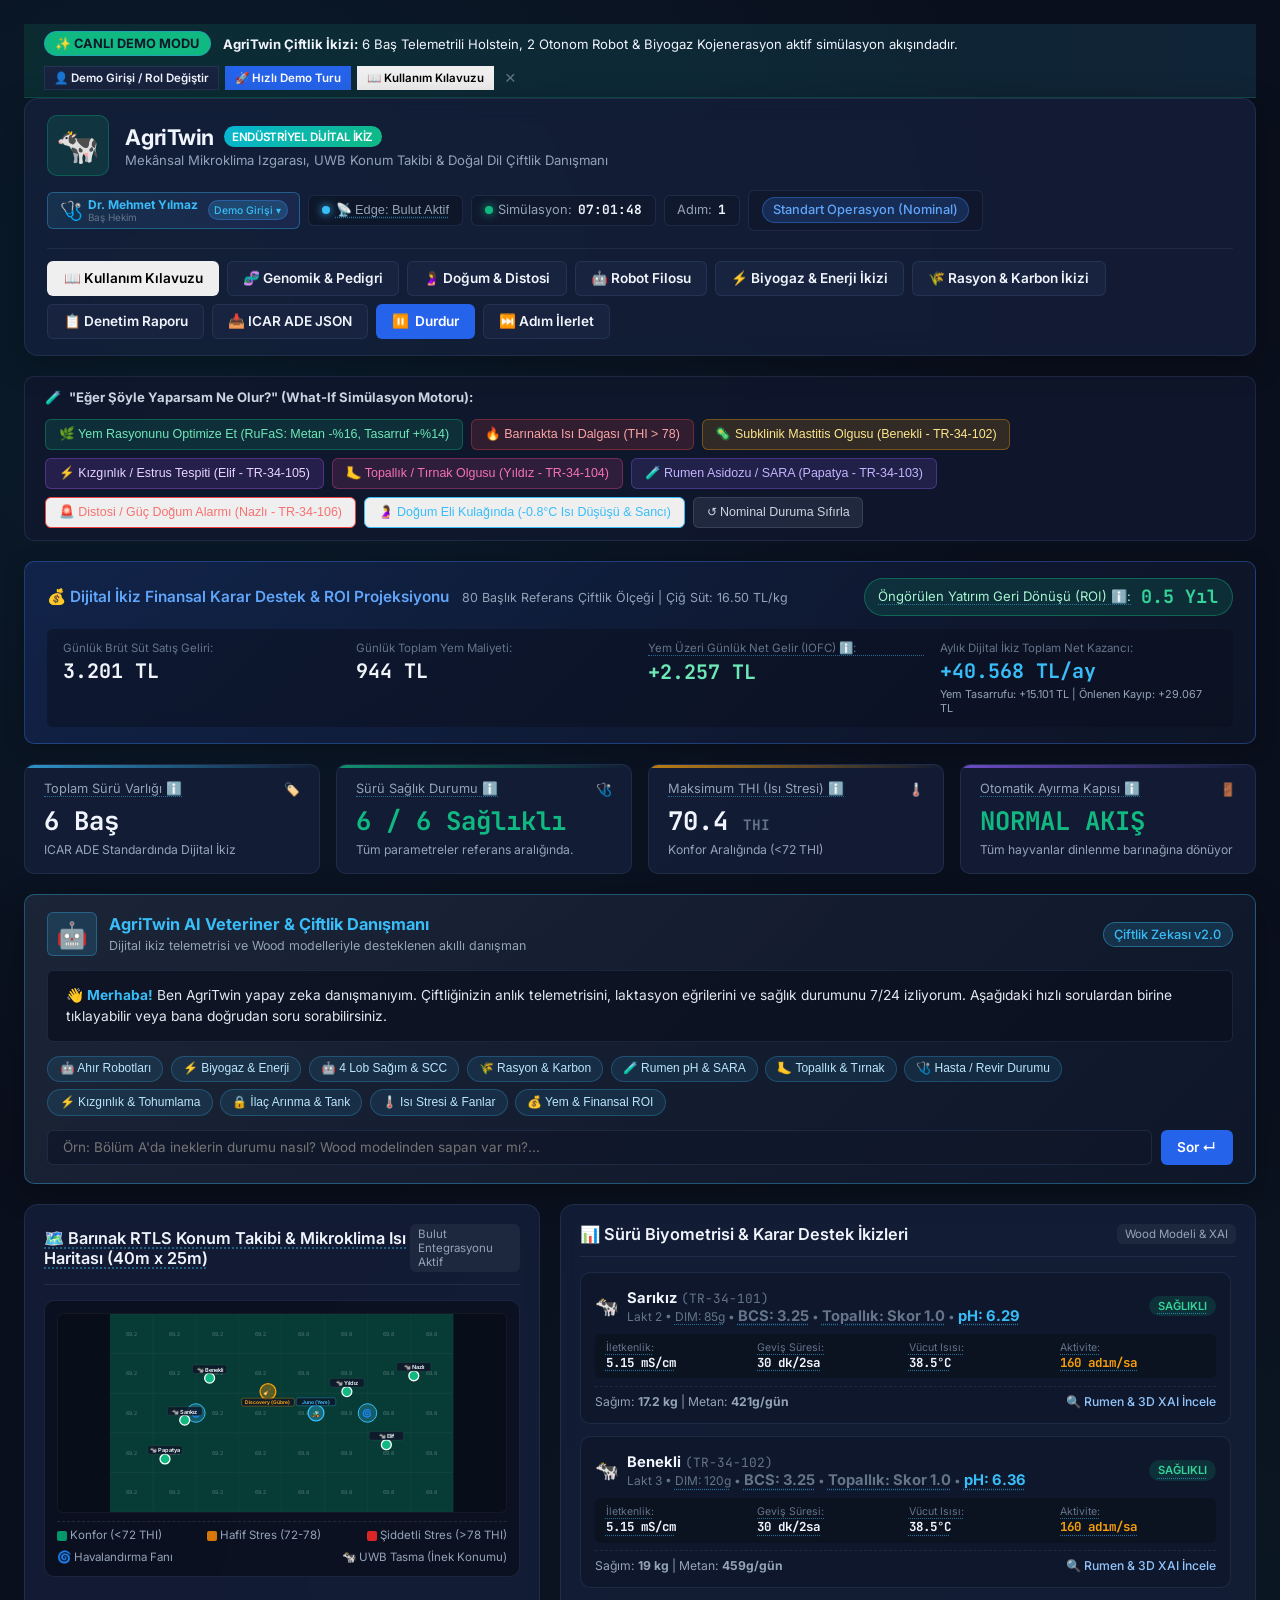
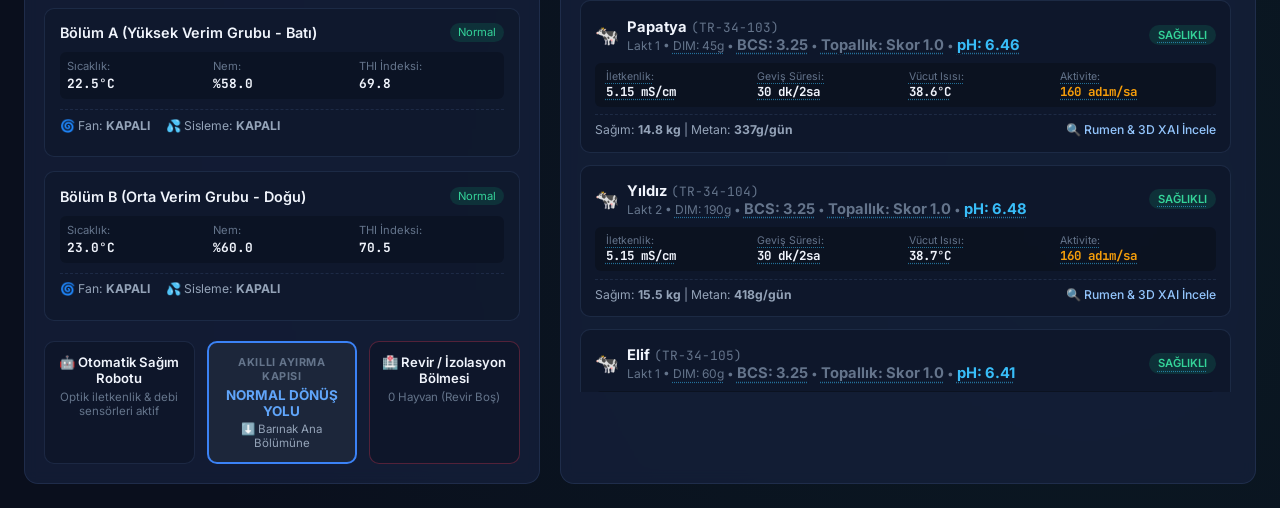
==== commit 924844b2: "feat: add comprehensive academic in-app user guide modal and KULLANIM_KILAVUZU.md" ====
--- a/static/index.html
+++ b/static/index.html
@@ -19,6 +19,7 @@
     <div class="demo-banner-actions">
       <button class="btn btn-xs btn-secondary" onclick="openDemoLoginModal()">👤 Demo Girişi / Rol Değiştir</button>
       <button class="btn btn-xs btn-primary" onclick="startGuidedDemoTour()">🚀 Hızlı Demo Turu</button>
+      <button class="btn btn-xs btn-outline-info" onclick="openGuideModal()">📖 Kullanım Kılavuzu</button>
       <button class="close-banner-btn" onclick="document.getElementById('demoBanner').style.display='none'" title="Bildirimi Kapat">&times;</button>
     </div>
   </div>
@@ -66,6 +67,9 @@
       </div>
 
       <div class="header-actions">
+                <button class="btn btn-info" onclick="openGuideModal()" title="Kapsamlı Kullanım Kılavuzu & Akademik Dokümantasyon">
+          📖 Kullanım Kılavuzu
+        </button>
         <button class="btn btn-secondary" onclick="openGenomicsModal()" title="Genomik Damızlık İndeksi, Pedigri & Akıllı Çiftleştirme">
           🧬 Genomik &amp; Pedigri
         </button>
@@ -1331,6 +1335,492 @@
     </div>
   </div>
 
+  
+  <!-- =====================================================================
+       KULLANIM KILAVUZU & AKADEMİK DOKÜMANTASYON MODALI (FAZ 17)
+       Standartlar: NASEM (2021), NRC (2001), ICAR ADE v2.0, IDF, VDI 4630
+       ===================================================================== -->
+  <div id="guideModal" class="modal-backdrop guide-modal-backdrop" onclick="closeGuideModal(event)">
+    <div class="modal-dialog guide-modal-dialog" onclick="event.stopPropagation()">
+      <div class="modal-header guide-modal-header">
+        <div class="modal-title-group">
+          <span class="modal-tag">KAPSAMLI KULLANICI DOKÜMANTASYONU &amp; BİLİMSEL METODOLOJİ</span>
+          <h2>📖 AgriTwin Pro - Kullanım Kılavuzu &amp; Akademik El Kitabı</h2>
+          <small style="color:var(--text-muted); font-size:0.75rem;">Sürüm 2.4.0 • Uluslararası Standartlar: NASEM (2021), NRC (2001), ICAR ADE v2.0, IDF 148A, VDI 4630, IPCC Tier 3</small>
+        </div>
+        <button class="modal-close" onclick="closeGuideModalDirect()" title="Kılavuzu Kapat">&times;</button>
+      </div>
+
+      <!-- Quick Search Bar inside Guide -->
+      <div class="guide-search-bar">
+        <span class="guide-search-icon">🔍</span>
+        <input type="text" id="guideSearchInput" placeholder="Kılavuzda veya terimlerde ara... (örn: SARA, BCS, Brix, THI, GBLUP, Juno, CH4, IOFC)" oninput="filterGuideContent(this.value)" />
+      </div>
+
+      <div class="modal-body guide-modal-body">
+        <div class="guide-layout">
+          <!-- Guide Sidebar Navigation -->
+          <nav class="guide-sidebar" id="guideSidebarNav">
+            <button class="guide-nav-item active" onclick="selectGuideTab('tab-intro')"><span class="nav-icon">🏛️</span> 1. Mimari &amp; Genel Bakış</button>
+            <button class="guide-nav-item" onclick="selectGuideTab('tab-kpis')"><span class="nav-icon">📊</span> 2. Sürü KPI &amp; Finansal İkiz</button>
+            <button class="guide-nav-item" onclick="selectGuideTab('tab-spatial')"><span class="nav-icon">🗺️</span> 3. RTLS Ahır &amp; Mikroklima</button>
+            <button class="guide-nav-item" onclick="selectGuideTab('tab-herd')"><span class="nav-icon">🐄</span> 4. Biyometri &amp; Sürü Kartları</button>
+            <button class="guide-nav-item" onclick="selectGuideTab('tab-xai')"><span class="nav-icon">🔍</span> 5. XAI Teşhis &amp; Karar Destek</button>
+            <button class="guide-nav-item" onclick="selectGuideTab('tab-genomics')"><span class="nav-icon">🧬</span> 6. Genomik Islah &amp; Boğa</button>
+            <button class="guide-nav-item" onclick="selectGuideTab('tab-calving')"><span class="nav-icon">🤰</span> 7. Doğumhane &amp; Distosi</button>
+            <button class="guide-nav-item" onclick="selectGuideTab('tab-robotics')"><span class="nav-icon">🤖</span> 8. Otonom Robot Filosu</button>
+            <button class="guide-nav-item" onclick="selectGuideTab('tab-energy')"><span class="nav-icon">⚡</span> 9. Biyogaz &amp; Net-Zero Enerji</button>
+            <button class="guide-nav-item" onclick="selectGuideTab('tab-ration')"><span class="nav-icon">🌾</span> 10. RuFaS Çok Amaçlı Rasyon</button>
+            <button class="guide-nav-item" onclick="selectGuideTab('tab-report')"><span class="nav-icon">📋</span> 11. Denetim &amp; ICAR ADE</button>
+            <button class="guide-nav-item" onclick="selectGuideTab('tab-ai')"><span class="nav-icon">🧠</span> 12. Yapay Zeka &amp; Senaryolar</button>
+            <button class="guide-nav-item" onclick="selectGuideTab('tab-glossary')"><span class="nav-icon">🎓</span> 13. Akademik Sözlük &amp; Standartlar</button>
+          </nav>
+
+          <!-- Guide Main Content Area -->
+          <main class="guide-content" id="guideContentArea">
+            
+            <!-- SECTION 1: Mimari & Genel Bakış -->
+            <article class="guide-section active" id="sec-tab-intro">
+              <div class="guide-section-header">
+                <h3>🏛️ 1. Sistem Mimarisi &amp; Hassas Hayvancılık (PLF) Platformu</h3>
+                <span class="guide-badge">MİMARİ &amp; PROTOKOL</span>
+              </div>
+              <p class="guide-lead">
+                <strong>AgriTwin Pro</strong>, modern serbest duraklı süt sığırcılığı işletmelerinde 
+                fiziksel biyo-telemetri sensörlerini, bilgisayarlı görü kameralarını, otonom ahır robotlarını 
+                ve biyo-matematiksel modelleri bir araya getiren <strong>bütünleşik bir dijital ikiz (Digital Twin)</strong> platformudur.
+              </p>
+
+              <div class="guide-callout info">
+                <strong>📌 Temel Mühendislik &amp; Bilimsel Felsefesi:</strong>
+                Geleneksel sürü yönetim yazılımlarının aksine AgriTwin Pro yalnızca geçmiş verileri kaydetmez; 
+                canlı sensör akışlarını <em>Wood laktasyon fonksiyonu, inSiliCow işkembe kinetiği, Wright akrabalık teorisi, 
+                RuFaS çok amaçlı rasyon optimizasyonu ve IPCC Tier 3 sera gazı modelleriyle</em> eşzamanlı çalıştırarak 
+                <strong>öngörüsel (predictive) ve reçetesel (prescriptive) kararlar</strong> üretir.
+              </div>
+
+              <h4>1.1 Donanım &amp; Ağ Katmanı (IoT / PLF Sensörleri)</h4>
+              <ul class="guide-list">
+                <li><strong>UWB Konum Etiketi (RTLS):</strong> IEEE 802.15.4z standardında 3.1 - 10.6 GHz frekansında çalışan ToF (Time-of-Flight) tasmalar ile hayvanların ahırdaki konumları ±15 cm doğrulukla izlenir.</li>
+                <li><strong>İntraruminal Kablosuz Bolus:</strong> İneğin retikülorumeninde ömür boyu kalan bolus sensörü; rumen pH değerini, iç vücut sıcaklığını ve retikulum motilite kasılmalarını gerçek zamanlı iletir.</li>
+                <li><strong>3D Derinlik Kamerası (Computer Vision):</strong> Sağımhane çıkış tüneline yerleştirilen RGB-D kamera; ineklerin sırt eğriliğini (kamburluk) ve pelvik hacmini tarayarak Topallık (Lameness) ve Vücut Kondisyon Skorunu (BCS) otomatik belirler.</li>
+                <li><strong>Hat İçi Spektrometre &amp; Süt Sayacı:</strong> Robotik sağım başlığında 4 meme lobundan gelen sütü ayrı ayrı analiz eder; elektriksel iletkenlik (EC), süt sıcaklığı ve kan/döküntü varlığını ölçer.</li>
+              </ul>
+
+              <h4>1.2 Uç Bilişim Mimarisi (Edge-First Architecture)</h4>
+              <p>
+                Kırsal tarım işletmelerinde internet kesintileri yaşansa dahi sistemin otonom karar mekanizmaları durmaz. 
+                Ahır içine kurulu <strong>Edge Gateway</strong> yerel sunucusu, 15 milisaniyenin altında mikro-karar döngüsü işletir. 
+                İnternet kesintisinde 72 saate kadar veri paketlerini yerel belleğinde tamponlar (offline buffering) ve bağlantı kurulduğunda buluta senkronize eder.
+              </p>
+            </article>
+
+            <!-- SECTION 2: Sürü KPI & Finansal İkiz -->
+            <article class="guide-section" id="sec-tab-kpis">
+              <div class="guide-section-header">
+                <h3>📊 2. Üst Göstergeler (KPI) &amp; Finansal Karar İkizi</h3>
+                <span class="guide-badge">EKONOMİ &amp; İZLEME</span>
+              </div>
+              <p class="guide-lead">
+                Ekranın en üstünde yer alan gösterge paneli, çiftliğin genel sağlık durumunu, mikroklima risklerini ve finansal katma değerini özetler.
+              </p>
+
+              <h4>2.1 Temel Sürü Metrikleri</h4>
+              <div class="guide-grid-2">
+                <div class="guide-card">
+                  <div class="guide-card-title">🏷️ Toplam Sürü Varlığı</div>
+                  <p>ICAR ADE v2.0 standardında dijital ikizi oluşturulmuş hayvan sayısını gösterir. Her hayvan küpe numarası, RFID ID'si ve soyağacıyla kayıt altındadır.</p>
+                </div>
+                <div class="guide-card">
+                  <div class="guide-card-title">🩺 Sürü Sağlık Durumu (DSS)</div>
+                  <p>Causal Bayesian Network ve lojistik regresyon ile hayvanların sağlık durumunu sınıflandırır: <em>Normal (Yeşil), Dikkat/Estrus (Sarı), Kritik Müdahale (Kırmızı)</em>.</p>
+                </div>
+                <div class="guide-card">
+                  <div class="guide-card-title">🌡️ Maksimum THI (Sıcaklık-Nem)</div>
+                  <p>NRC (1971) ve Collier (2012) standardında ahırın en sıcak bölgesindeki ısı stresini ölçer. THI &ge; 72 olduğunda fan ve duş otomasyonunu tetikler.</p>
+                </div>
+                <div class="guide-card">
+                  <div class="guide-card-title">🚪 Otomatik Ayırma Kapısı</div>
+                  <p>DeLaval / Lely akıllı kapı yönlendirmesi. Sağım sonrası hasta, tohumlama zamanı gelmiş veya ilaçlı inekleri otomatik olarak Revir bölmesine ayırır.</p>
+                </div>
+              </div>
+
+              <h4>2.2 Finansal İkiz &amp; Yem Üzeri Gelir (IOFC)</h4>
+              <div class="guide-formula-box">
+                <code>IOFC (₺/baş/gün) = (Günlük Süt Verimi × Süt Satış Fiyatı) - Günlük TMR Rasyon Gideri</code>
+              </div>
+              <p>
+                <strong>Yem Üzeri Gelir (Income Over Feed Cost - IOFC):</strong> Süt sığırcılığında operasyonel başarının en net göstergesidir. 
+                AgriTwin Pro, RuFaS rasyon optimizasyonu sayesinde sürüde günlük brüt yem marjını maksimize eder. 
+                Model; önlenen mastitis kayıpları, yakalanan kızgınlıklar ve tasarruf edilen yem miktarı üzerinden çiftliğin <strong>Dinamik Amortisman (ROI)</strong> süresini hesaplar (tipik: 14 - 18 ay).
+              </p>
+            </article>
+
+            <!-- SECTION 3: RTLS Ahır & Mikroklima -->
+            <article class="guide-section" id="sec-tab-spatial">
+              <div class="guide-section-header">
+                <h3>🗺️ 3. Barınak RTLS Konum Takibi &amp; Mikroklima Isı Haritası</h3>
+                <span class="guide-badge">UZAMSAL İKİZ</span>
+              </div>
+              <p class="guide-lead">
+                40 metre x 25 metre boyutlarındaki serbest duraklı ahırın dijital haritası, hayvanların konumlarını ve ahır içi mikroklima değişimlerini canlı olarak simüle eder.
+              </p>
+
+              <h4>3.1 Harita Bileşenleri ve Bölgeler</h4>
+              <ul class="guide-list">
+                <li><strong>Yemlik Yolu (Feed Bunk):</strong> İneklerin yem yediği bölgedir. Juno otonom yem itici robotu bu hat üzerinde periyodik devriye atar.</li>
+                <li><strong>Dinlenme Durakları (Cubicles / Stalls):</strong> Hayvanların geviş getirdiği kauçuk yataklı dinlenme alanları. Hayvanın burada geçirdiği süre refah indeksini belirler.</li>
+                <li><strong>Robotik Sağım Odası (AMS):</strong> İneklerin gönüllü olarak sağıma girdiği otomatik sağım istasyonu ve spektrometre ünitesi.</li>
+                <li><strong>Revir &amp; Doğumhane İzolasyon Bölmesi:</strong> Otomatik ayırma kapısının yönlendirdiği tedavi, tohumlama ve güç doğum takip bölmesi.</li>
+              </ul>
+
+              <h4>3.2 Isı Haritası (THI Gradient) &amp; Radar Darbesi</h4>
+              <p>
+                Harita zeminindeki renkler (Mavi: &lt;70 konfor, Sarı: 72-77 hafif stres, Kırmızı: &ge;78 şiddetli stres) bölgesel sıcaklık-nem indeksini gösterir. 
+                Kritik durumda olan ineklerin etrafında <strong>radar dalgası (radar-pulse-ring)</strong> animasyonu yanıp söner. 
+                <em>Harita üzerindeki herhangi bir ineğe tıklandığında doğrudan XAI Açıklanabilir Teşhis Modalı açılır.</em>
+              </p>
+            </article>
+
+            <!-- SECTION 4: Biyometri & Sürü Kartları -->
+            <article class="guide-section" id="sec-tab-herd">
+              <div class="guide-section-header">
+                <h3>🐄 4. Biyometrik Sürü Kartları &amp; Telemetri Parametreleri</h3>
+                <span class="guide-badge">BİYO-TELEMETRİ</span>
+              </div>
+              <p class="guide-lead">
+                Sürü listesindeki her bir hayvan kartı, ineğin kimlik bilgilerini, anlık fizyolojik sensör değerlerini ve yapay zeka alarm durumunu gösterir.
+              </p>
+
+              <h4>4.1 Telemetri Şeridindeki Parametreler</h4>
+              <table class="guide-table">
+                <thead>
+                  <tr><th>Parametre</th><th>Ölçüm Yöntemi</th><th>Normal Referans</th><th>Akademik Anlamı</th></tr>
+                </thead>
+                <tbody>
+                  <tr>
+                    <td><strong>DIM (Days in Milk)</strong></td>
+                    <td>Doğumdan geçen gün</td>
+                    <td>Pik: 45-90 gün</td>
+                    <td>Laktasyon eğrisindeki konumu, enerji ihtiyacını ve NEB riskini belirler.</td>
+                  </tr>
+                  <tr>
+                    <td><strong>BCS (Vücut Kondisyonu)</strong></td>
+                    <td>3D Derinlik Kamerası</td>
+                    <td>2.75 - 3.50 (1-5)</td>
+                    <td>Ferguson et al. (1994) skalası. Aşırı kondisyon kaybı ketozis habercisidir.</td>
+                  </tr>
+                  <tr>
+                    <td><strong>Topallık Skoru</strong></td>
+                    <td>Sırt kemerleşme açısı</td>
+                    <td>Skor 1.0 - 1.5</td>
+                    <td>Sprecher et al. (1997) skalası. Skor &ge; 2.5 tırnak lezyonunu gösterir.</td>
+                  </tr>
+                  <tr>
+                    <td><strong>İntraruminal pH</strong></td>
+                    <td>Kablosuz Bolus</td>
+                    <td>6.20 - 6.80</td>
+                    <td>Krause &amp; Oetzel (2006). pH &lt; 5.80 süresi &gt; 180 dk ise SARA teşhis edilir.</td>
+                  </tr>
+                  <tr>
+                    <td><strong>Elektriksel İletkenlik</strong></td>
+                    <td>Hat içi sensör (mS/cm)</td>
+                    <td>4.80 - 5.50</td>
+                    <td>Mastitiste sodyum/klor iyonu artar, iletkenlik 5.80'i geçer.</td>
+                  </tr>
+                  <tr>
+                    <td><strong>Geviş Süresi</strong></td>
+                    <td>Akustik / İvmeölçer</td>
+                    <td>35 - 45 dk/2sa</td>
+                    <td>İşkembe motilitesini yansıtır. Düşüş akut enfeksiyon veya doğum belirtisidir.</td>
+                  </tr>
+                  <tr>
+                    <td><strong>Vücut Isısı</strong></td>
+                    <td>Rumen termometresi</td>
+                    <td>38.5°C - 39.2°C</td>
+                    <td>Sistemik ateş enfeksiyonu; doğum öncesi 0.6°C düşüş yaklaşan buzağılamayı gösterir.</td>
+                  </tr>
+                  <tr>
+                    <td><strong>Enterik Metan (CH4)</strong></td>
+                    <td>RuFaS / IPCC Tier 3</td>
+                    <td>380 - 450 g/gün</td>
+                    <td>Metanojenik Archaea üretimi. Düşük karbon rasyonu ile %16 azaltılabilir.</td>
+                  </tr>
+                </tbody>
+              </table>
+            </article>
+
+            <!-- SECTION 5: XAI Teşhis & Karar Destek -->
+            <article class="guide-section" id="sec-tab-xai">
+              <div class="guide-section-header">
+                <h3>🔍 5. Açıklanabilir Yapay Zeka (XAI) &amp; Karar Destek Sistemi (DSS)</h3>
+                <span class="guide-badge">XAI &amp; VETERİNER DSS</span>
+              </div>
+              <p class="guide-lead">
+                XAI Modalı, bir inek için yalnızca "hasta" veya "sağlıklı" uyarısı vermekle kalmaz; 
+                kararın <strong>neden verildiğini nedensellik ve biyolojik mekanizmalarla</strong> şeffaf olarak açıklar.
+              </p>
+
+              <h4>5.1 Modaldaki Analitik Modüller</h4>
+              <ul class="guide-list">
+                <li><strong>Causal Feature Importance (SHAP):</strong> Lundberg &amp; Lee (2017) oyun teorisi analiziyle, teşhisi en çok tetikleyen 5 biyolojik faktörü etki yüzdesiyle sıralar.</li>
+                <li><strong>Wood Laktasyon Eğrisi Grafiği:</strong> \(y(t) = a \cdot t^b \cdot e^{-c t}\) analitik gama eğrisi ile ineğin o günkü gerçek süt verimi arasındaki sapmayı görselleştirir.</li>
+                <li><strong>3D Derinlik Kamerası Analizi:</strong> İneğin omurga kamburluk eğrisini (Spine curvature SVG) ve kalça pelvik kesitini çizerek topallık ve kondisyon skoru gerekçesini açıklar.</li>
+                <li><strong>Rumen pH Kinetiği Grafiği:</strong> Son 24 saatlik rumen asitlik seyrini ve 5.80 SARA eşiğinin altında geçirilen süreyi çizer.</li>
+                <li><strong>4 Çeyrek Meme Spektrometresi:</strong> RF, RR, LF, LR çeyreklerinin iletkenlik ve hücre sayısını anatomik diyagram üzerinde gösterir.</li>
+              </ul>
+
+              <h4>5.2 Veteriner Müdahale Protokolü</h4>
+              <p>
+                Veteriner Hekim modal altındaki <strong>"💊 Veteriner Tedavisi Başlat &amp; Tankı Kilitle"</strong> butonuna bastığında:
+                Sağım robotundaki vanalara <em>İlaç Arınma Güvenlik Kilidi (Drug Withdrawal Period)</em> sinyali gönderilir. 
+                Tedavi gören hayvan sağım robotuna girdiğinde sütü otomatik olarak atık tankına yönlendirilir; ana süt tankına antibiyotik bulaşması %100 engellenir.
+              </p>
+            </article>
+
+            <!-- SECTION 6: Genomik Islah & Boğa -->
+            <article class="guide-section" id="sec-tab-genomics">
+              <div class="guide-section-header">
+                <h3>🧬 6. Genomik Seleksiyon, Pedigri &amp; Akıllı Çiftleştirme İkizi</h3>
+                <span class="guide-badge">BİYOENFORMATİK &amp; ISLAH</span>
+              </div>
+              <p class="guide-lead">
+                Bu modül, sürünün genetik potansiyelini artırırken akrabalı yetiştirme depresyonunu (inbreeding depression) önleyen dijital ıslah ikizidir.
+              </p>
+
+              <h4>6.1 Matematiksel Teori &amp; İndeksler</h4>
+              <div class="guide-formula-box">
+                <code>Wright Akrabalık Katsayısı: F = ∑ [(1/2)^(n₁+n₂+1) • (1 + F_A)]  (Güvenli Eşik: F < 6.25%)</code>
+              </div>
+              <p>
+                Herhangi bir eşleştirmede \(F \ge 6.25\%\) olması (kuzen eşleşmesi ve üzeri), yavrularda bağışıklık zayıflığına, embriyonik ölümlere ve süt veriminde gerilemeye yol açar. 
+                AgriTwin Pro, sürüdeki her inek için uluslararası kataloglardan 3 aday boğa önerir (\(F < 2.5\%\)).
+              </p>
+              <ul class="guide-list">
+                <li><strong>GEBV (Genomik Tahmini Damızlık Değeri):</strong> Meuwissen et al. (2001) GBLUP modeli; 50.000 SNP işaretçisinin ağırlıklı toplamı.</li>
+                <li><strong>Net Merit (NM$):</strong> USDA-CDCB ekonomik seleksiyon indeksi (Süt, Yağ, Protein, Verimli Ömür PL, Düve Fertilitesi HCR).</li>
+                <li><strong>TPI (Total Performance Index):</strong> Holstein Association USA tarafından dengeli tip ve verim ıslahı için kullanılan endeks.</li>
+                <li><strong>Resesif Kusur Taraması:</strong> HH1, HH2, HH3, HH4, HH5, HH6 haplotipleri ile BLAD ve CVM öldürücü gen taşıyıcılığı otomatik elenir.</li>
+              </ul>
+            </article>
+
+            <!-- SECTION 7: Doğumhane & Distosi -->
+            <article class="guide-section" id="sec-tab-calving">
+              <div class="guide-section-header">
+                <h3>🤰 7. Doğumhane Yönetimi, Distosi (Güç Doğum) DSS &amp; Kolostrum İkizi</h3>
+                <span class="guide-badge">REPRODÜKSİYON &amp; YAVRU SAĞLIĞI</span>
+              </div>
+              <p class="guide-lead">
+                Doğumhane ikizi, doğum sancısının başlamasından buzağının ilk beslenmesine kadar olan kritik süreci optimize ederek perinatal buzağı kayıplarını sıfırlamayı amaçlar.
+              </p>
+
+              <h4>7.1 Pre-Partum Sıcaklık Düşüşü (PBTD) ile Doğum Alarmı</h4>
+              <div class="guide-formula-box">
+                <code>PBTD: Doğumdan 12 - 24 saat önce Vücut Isısında -0.5°C ile -0.8°C fizyolojik düşüş</code>
+              </div>
+              <p>
+                Streyl et al. (2011) ve Burfeind et al. (2011) çalışmalarında kanıtlandığı üzere, korpus luteumun gerilemesi ve progesteron hormonunun düşmesiyle ineğin retikulum sıcaklığı 0.5 - 0.8°C düşer. 
+                Sistem bu düşüşü, geviş getirme süresinin durmasını ve ivmeölçer kuyruk/huzursuzluk piki ile birleştirerek doğumun 12 saat içinde gerçekleşeceğini bildirir.
+              </p>
+
+              <h4>7.2 Kolostrum Brix Refraktometrisi &amp; FPT Protokolü</h4>
+              <p>
+                Yeni doğan buzağı plasental bariyer nedeniyle agammaglobulinemik (antikor korumasız) doğar. 
+                Dijital Brix refraktometre değeri <strong>&ge; %22 (IgG &ge; 50 g/L)</strong> olan kolostrumlar "Altın Kalite" kabul edilir. 
+                Doğumdan sonraki ilk 2-4 saat içinde buzağıya 4 litre kaliteli kolostrum verilmesi, <strong>Pasif Transfer Yetmezliğini (FPT - serum IgG &lt; 10 g/L)</strong> kesin olarak engeller.
+              </p>
+            </article>
+
+            <!-- SECTION 8: Otonom Robot Filosu -->
+            <article class="guide-section" id="sec-tab-robotics">
+              <div class="guide-section-header">
+                <h3>🤖 8. Ahır İçi Otonom Robot Filosu İkizi</h3>
+                <span class="guide-badge">OTONOM OTOMASYON</span>
+              </div>
+              <p class="guide-lead">
+                Bu modül, ahır içinde çalışan Lely Juno X yem itici ve Lely Discovery Vac gübre vakum robotlarının telemetrisini, rota durumunu ve bataryasını yönetir.
+              </p>
+
+              <h4>8.1 Robot Görevleri &amp; Zooteknik Faydaları</h4>
+              <div class="guide-grid-2">
+                <div class="guide-card">
+                  <div class="guide-card-title">🤖 Lely Juno X Yem İtici</div>
+                  <p>Yemlik yolundaki TMR rasyonunu her 45 dakikada bir ineklerin uzanma mesafesine iter. Yem seçiciliğini (sorting) önler, kuru madde tüketimini (DMI) +%3.2 artırır ve rumen pH stabilitesi sağlar.</p>
+                  <p><strong>Manuel Butonlar:</strong> <em>"▶️ Ekstra Yem İtme Başlat"</em> ve <em>"⚡ Şarja Gönder"</em>.</p>
+                </div>
+                <div class="guide-card">
+                  <div class="guide-card-title">🤖 Lely Discovery Vac Gübre Vakum</div>
+                  <p>Ahır zeminindeki taze gübreyi su püskürterek vakumlar ve biyogaz reaktörüne basar. Zemin amonyak (\(	ext{NH}_3\)) emisyonunu %45 azaltır, tırnak lezyonlarını ve dijital dermatiti engeller.</p>
+                  <p><strong>Manuel Butonlar:</strong> <em>"▶️ Koridoru Temizle"</em> ve <em>"🛢️ Biyogaza Deşarj Et"</em>.</p>
+                </div>
+              </div>
+            </article>
+
+            <!-- SECTION 9: Biyogaz & Net-Zero Enerji -->
+            <article class="guide-section" id="sec-tab-energy">
+              <div class="guide-section-header">
+                <h3>⚡ 9. Döngüsel Ekonomi, Biyogaz &amp; Net-Zero Enerji İkizi</h3>
+                <span class="guide-badge">TEMİZ ENERJİ &amp; DÖNGÜSEL EKONOMİ</span>
+              </div>
+              <p class="guide-lead">
+                Sığır gübresini çevre kirliliği unsuru olmaktan çıkarıp elektrik, ısı ve organik gübreye dönüştüren döngüsel biyoenerji ikizidir.
+              </p>
+
+              <h4>9.1 Anaerobik Çürütme &amp; Kojenerasyon (CHP)</h4>
+              <ul class="guide-list">
+                <li><strong>Reaktör Sıcaklığı:</strong> 38°C mezofilik fermantasyon; günlük 3.6 ton taze sığır atığı işlenir.</li>
+                <li><strong>Biyogaz Üretimi:</strong> Günde ortalama 213 m³ biyogaz üretilir (%58 \(	ext{CH}_4\), %42 \(	ext{CO}_2\)).</li>
+                <li><strong>Kojenerasyon (CHP):</strong> Üretilen biyogaz yakılarak 35 kW elektriksel güç (%38 verim) ve 50 kW termal sıcak su (%48 verim) elde edilir.</li>
+                <li><strong>Net-Zero Pozitif (%400+):</strong> Çiftliğin kendi elektrik tüketimi saatlik ~7 kW iken üretim ~35 kW seviyesindedir. Fazla elektrik şebekeye satılarak çiftliğe ek gelir sağlar.</li>
+                <li><strong>Karbon Kredisi:</strong> Metan gazının atmosfere salınımı engellenerek yılda 312 ton \(	ext{CO}_2	ext{e}\) sera gazı dengelenir.</li>
+              </ul>
+            </article>
+
+            <!-- SECTION 10: RuFaS Çok Amaçlı Rasyon -->
+            <article class="guide-section" id="sec-tab-ration">
+              <div class="guide-section-header">
+                <h3>🌾 10. Çok Amaçlı RuFaS Rasyon Formülasyonu &amp; Pareto İkizi</h3>
+                <span class="guide-badge">ÇOK AMAÇLI OPTİMİZASYON</span>
+              </div>
+              <p class="guide-lead">
+                Ruminant Farm Systems (RuFaS) konsorsiyumu modelini kullanan bu ikiz, geleneksel rasyon yazılımlarından farklı olarak hem yem maliyetini hem de enterik sera gazı salımını eşzamanlı optimize eder.
+              </p>
+
+              <h4>10.1 Pareto Sınırı (Maliyet - Karbon Eğrisi)</h4>
+              <div class="guide-formula-box">
+                <code>Çok Amaçlı Fonksiyon: min [Günlük Rasyon Maliyeti (₺)] VE min [Enterik Metan Yoğunluğu (g CH₄/kg DMI)]</code>
+              </div>
+              <p>
+                Modal içindeki interaktif Pareto grafiğinde 3 rasyon stratejisi bulunur:
+              </p>
+              <ul class="guide-list">
+                <li><strong>Bazal Standart TMR:</strong> Geleneksel mısır silajı ve yonca ağırlıklı rasyon (Maliyet: 184 ₺, Metan: 420 g/gün).</li>
+                <li><strong>RuFaS Çok Amaçlı Optimum:</strong> Kaba/kesif dengesi optimize edilmiş strateji. <strong>Metan salımında -%16.4 düşüş, yem maliyetinde +%14.2 net tasarruf</strong> sağlar.</li>
+                <li><strong>Düşük Karbon Rasyonu:</strong> Kırmızı alg (*Asparagopsis taxiformis*) veya 3-NOP katkısıyla metanı %28 düşüren ekolojik strateji.</li>
+              </ul>
+              <p>
+                Kullanıcı <em>"✅ Seçilen Rasyonu Sürüye Uygula"</em> butonuna basarak rasyonu sürü simülatörüne aktarabilir.
+              </p>
+            </article>
+
+            <!-- SECTION 11: Denetim & ICAR ADE -->
+            <article class="guide-section" id="sec-tab-report">
+              <div class="guide-section-header">
+                <h3>📋 11. Günlük Dijital İkiz Denetim Raporu &amp; ICAR ADE JSON</h3>
+                <span class="guide-badge">UYUMLULUK &amp; VERİ PAYLAŞIMI</span>
+              </div>
+              <p class="guide-lead">
+                Resmi kurumlar, veteriner denetimleri ve uluslararası kayıt birlikleri için standartlaştırılmış raporlama ve veri değişim protokolüdür.
+              </p>
+
+              <h4>11.1 Günlük Denetim Raporu (Audit Report)</h4>
+              <p>
+                Başlıktaki <em>"📋 Denetim Raporu"</em> butonuna tıklandığında; sürünün anlık sağlık durumunu, aktif tedavileri, 
+                ilaç karantina günlerini, rumen pH kinetiğini ve biyogaz enerji dengesini içeren kapsamlı bir Markdown denetim raporu üretilir. 
+                Rapor tek tıkla <strong>panoya kopyalanabilir</strong> veya <strong>`.md` dosyası olarak indirilebilir</strong>.
+              </p>
+
+              <h4>11.2 ICAR ADE JSON Export (Uluslararası Uyumluluk)</h4>
+              <p>
+                <em>"📥 ICAR ADE JSON"</em> butonu, Dünya Hayvan Kayıt Komitesi'nin resmi <strong>Animal Data Exchange (ADE) v2.0</strong> 
+                standardında JSON dokümanı üretip bilgisayara indirir. Bu dosya Tarım Bakanlığı veritabanlarına veya harici sürü yönetim programlarına doğrudan aktarılabilir.
+              </p>
+            </article>
+
+            <!-- SECTION 12: Yapay Zeka & Senaryolar -->
+            <article class="guide-section" id="sec-tab-ai">
+              <div class="guide-section-header">
+                <h3>🧠 12. Yapay Zeka Danışmanı, Roller &amp; Kriz Senaryoları</h3>
+                <span class="guide-badge">DOĞAL DİL İŞLEME &amp; SİMÜLASYON</span>
+              </div>
+              <p class="guide-lead">
+                AgriTwin Pro, çiftlikteki herkesin kendi uzmanlık alanında çalışabilmesi için 4 profesyonel kullanıcı rolü ve 7 acil durum kriz senaryosu sunar.
+              </p>
+
+              <h4>12.1 Profesyonel Kullanıcı Rolleri</h4>
+              <ul class="guide-list">
+                <li><strong>Selim Aksoy (Çiftlik Müdürü):</strong> Finansal ROI, günlük süt geliri, yem maliyeti ve sürü karlılığına odaklanır.</li>
+                <li><strong>Dr. Mehmet Yılmaz (Sürü Veteriner Hekimi):</strong> Teşhis, antibiyotik reçetesi, ayırma kapısı ve klinik alarmlara odaklanır.</li>
+                <li><strong>Zooteknist Ayşe Kaya (Besleme Uzmanı):</strong> Rumen pH'sı, Wood laktasyon eğrisi, A:P oranı ve rasyon optimizasyonuna odaklanır.</li>
+                <li><strong>Müh. Emre Demir (Biyogaz &amp; Otomasyon Mühendisi):</strong> Robot filosu, kojenerasyon, elektrik öz yeterliliği ve karbon kredilerine odaklanır.</li>
+              </ul>
+
+              <h4>12.2 Anlık Kriz &amp; Test Senaryoları</h4>
+              <p>
+                Üst kısımdaki senaryo çubuğundaki butonlarla çiftlikte acil durumlar simüle edilebilir:
+              </p>
+              <div class="guide-grid-2">
+                <div class="guide-card">
+                  <div class="guide-card-title">🚨 Distosi / Güç Doğum Alarmı</div>
+                  <p>Nazlı (TR-34-106) için pre-partum ısı düşüşü (-0.8°C) ve doğum sancısı simüle edilir, acil veteriner bildirimi gönderilir.</p>
+                </div>
+                <div class="guide-card">
+                  <div class="guide-card-title">🦠 Subklinik Mastitis Olgusu</div>
+                  <p>Benekli (TR-34-102) için sağ ön lobda iletkenlik artışı (6.4 mS/cm) simüle edilir, süt atık hattına verilir.</p>
+                </div>
+                <div class="guide-card">
+                  <div class="guide-card-title">🧪 Rumen Asidozu (SARA)</div>
+                  <p>Papatya (TR-34-103) için rumen pH'sı 5.48'e düşürülür, tampon madde ihtiyacı uyarısı verilir.</p>
+                </div>
+                <div class="guide-card">
+                  <div class="guide-card-title">🔥 Barınakta Isı Dalgası</div>
+                  <p>Hava sıcaklığı artırılarak THI 81.5 seviyesine çıkarılır, fan ve duşlama otomasyonu devreye alınır.</p>
+                </div>
+              </div>
+            </article>
+
+            <!-- SECTION 13: Akademik Sözlük & Standartlar -->
+            <article class="guide-section" id="sec-tab-glossary">
+              <div class="guide-section-header">
+                <h3>🎓 13. Akademik Kısaltmalar &amp; Standartlar Sözlüğü</h3>
+                <span class="guide-badge">BİLİMSEL SÖZLÜK</span>
+              </div>
+              <p class="guide-lead">
+                Arayüzde kullanılan tüm bilimsel kısaltmalar ve uluslararası referans standartlarının özeti:
+              </p>
+
+              <table class="guide-table">
+                <thead>
+                  <tr><th>Kısaltma</th><th>Açılımı (İngilizce / Türkçe)</th><th>Referans Kurum / Standart</th></tr>
+                </thead>
+                <tbody>
+                  <tr><td><strong>NASEM</strong></td><td>National Academies of Sciences, Engineering, and Medicine</td><td>NASEM Dairy NRC (2021) Besleme Standartları</td></tr>
+                  <tr><td><strong>ICAR</strong></td><td>International Committee for Animal Recording</td><td>ICAR ADE v2.0 Uluslararası Hayvan Kayıt Komitesi</td></tr>
+                  <tr><td><strong>IDF</strong></td><td>International Dairy Federation</td><td>IDF Standard 148A Somatik Hücre &amp; Süt Hijyeni</td></tr>
+                  <tr><td><strong>SARA</strong></td><td>Subacute Ruminal Acidosis (Subakut Rumen Asidozu)</td><td>Krause &amp; Oetzel (2006) Klinik Eşikleri</td></tr>
+                  <tr><td><strong>DIM</strong></td><td>Days in Milk (Laktasyon Günü)</td><td>Doğumdan sonraki laktasyon süresi</td></tr>
+                  <tr><td><strong>BCS</strong></td><td>Body Condition Score (Vücut Kondisyon Skoru)</td><td>Ferguson et al. (1994) 1-5 Skalası</td></tr>
+                  <tr><td><strong>THI</strong></td><td>Temperature-Humidity Index (Sıcaklık-Nem İndeksi)</td><td>NRC (1971) Isı Stresi İndeksi</td></tr>
+                  <tr><td><strong>GEBV</strong></td><td>Genomic Estimated Breeding Value (Genomik Islah Değeri)</td><td>Meuwissen et al. (2001) GBLUP Metodolojisi</td></tr>
+                  <tr><td><strong>NM$</strong></td><td>Net Merit Dollars (Net Merit Endeksi)</td><td>USDA-CDCB Ömür Boyu Kârlılık Formülasyonu</td></tr>
+                  <tr><td><strong>TPI</strong></td><td>Total Performance Index</td><td>Holstein Association USA Islah Kriteri</td></tr>
+                  <tr><td><strong>PBTD</strong></td><td>Pre-Partum Body Temperature Drop</td><td>Streyl et al. (2011) Doğum Öncesi Sıcaklık Düşüşü</td></tr>
+                  <tr><td><strong>FPT</strong></td><td>Failure of Passive Transfer (Pasif Transfer Yetmezliği)</td><td>Buczinski (2016) Kolostrum IgG &lt; 10 g/L Riski</td></tr>
+                  <tr><td><strong>IOFC</strong></td><td>Income Over Feed Cost (Yem Üzeri Gelir)</td><td>Penn State Extension Marjinal Süt Getirisi</td></tr>
+                  <tr><td><strong>CHP</strong></td><td>Combined Heat and Power (Kojenerasyon)</td><td>VDI 4630 Biyogaz Elektrik &amp; Isı Üretimi</td></tr>
+                  <tr><td><strong>RuFaS</strong></td><td>Ruminant Farm Systems Modeli</td><td>Çok amaçlı rasyon ve karbon optimizasyonu</td></tr>
+                  <tr><td><strong>SHAP</strong></td><td>SHapley Additive exPlanations</td><td>Lundberg &amp; Lee (2017) XAI Oyun Teorisi</td></tr>
+                </tbody>
+              </table>
+
+              <div class="guide-callout info" style="margin-top:1.5rem;">
+                <strong>💡 Mouseover Tooltip İpucu:</strong>
+                Arayüz üzerindeki noktalı altı çizili herhangi bir terimin (örneğin <u>DIM</u>, <u>BCS</u>, <u>pH</u>, <u>THI</u>, <u>F</u>) üzerine farenizi getirdiğinizde, bu akademik sözlük kartı doğrudan ekranınızda açılacaktır.
+              </div>
+            </article>
+
+          </main>
+        </div>
+      </div>
+
+      <div class="modal-footer guide-modal-footer">
+        <button class="btn btn-secondary" onclick="closeGuideModalDirect()">Kılavuzu Kapat</button>
+        <button class="btn btn-primary" onclick="startGuidedDemoTour(); closeGuideModalDirect();">🚀 Rehberli Tura Başla</button>
+      </div>
+    </div>
+  </div>
+
+
   <script src="./app.js"></script>
 </body>
 </html>
--- a/static/styles.css
+++ b/static/styles.css
@@ -4033,3 +4033,306 @@
     padding: 0.3rem 0.5rem;
   }
 }
+
+
+
+/* ==========================================================================
+   ACADEMIC USER GUIDE & KNOWLEDGE BASE MODAL (FAZ 17)
+   ========================================================================== */
+
+.guide-modal-backdrop {
+  z-index: 100010;
+}
+
+.guide-modal-dialog {
+  width: 95% !important;
+  max-width: 1240px !important;
+  max-height: 94vh !important;
+  max-height: 94dvh !important;
+  display: flex;
+  flex-direction: column;
+  background: rgba(13, 20, 36, 0.98) !important;
+  border: 1px solid rgba(56, 189, 248, 0.45) !important;
+  box-shadow: 0 25px 60px -10px rgba(0, 0, 0, 0.9), 0 0 30px rgba(56, 189, 248, 0.2) !important;
+}
+
+.guide-modal-header {
+  padding: 1.1rem 1.6rem;
+  border-bottom: 1px solid rgba(255, 255, 255, 0.08);
+  flex-shrink: 0;
+}
+
+.guide-search-bar {
+  display: flex;
+  align-items: center;
+  gap: 0.65rem;
+  background: rgba(15, 23, 42, 0.85);
+  border-bottom: 1px solid rgba(255, 255, 255, 0.08);
+  padding: 0.65rem 1.6rem;
+  flex-shrink: 0;
+}
+
+.guide-search-icon {
+  font-size: 1rem;
+  opacity: 0.7;
+}
+
+.guide-search-bar input {
+  flex: 1;
+  background: transparent;
+  border: none;
+  outline: none;
+  color: #ffffff;
+  font-size: 0.86rem;
+  font-family: var(--font-sans);
+}
+
+.guide-search-bar input::placeholder {
+  color: rgba(148, 163, 184, 0.6);
+}
+
+.guide-modal-body {
+  padding: 0 !important;
+  overflow: hidden !important;
+  flex: 1 1 auto;
+  display: flex;
+}
+
+.guide-layout {
+  display: flex;
+  width: 100%;
+  height: 100%;
+  min-height: 520px;
+  max-height: calc(94vh - 180px);
+}
+
+/* Sidebar Navigation */
+.guide-sidebar {
+  width: 270px;
+  flex-shrink: 0;
+  background: rgba(10, 15, 29, 0.85);
+  border-right: 1px solid rgba(255, 255, 255, 0.08);
+  overflow-y: auto;
+  padding: 0.75rem 0.5rem;
+  display: flex;
+  flex-direction: column;
+  gap: 0.25rem;
+}
+
+.guide-nav-item {
+  width: 100%;
+  display: flex;
+  align-items: center;
+  gap: 0.6rem;
+  padding: 0.6rem 0.85rem;
+  border-radius: 6px;
+  border: 1px solid transparent;
+  background: transparent;
+  color: #94a3b8;
+  font-size: 0.8rem;
+  font-weight: 500;
+  text-align: left;
+  cursor: pointer;
+  transition: all 0.18s ease;
+}
+
+.guide-nav-item:hover {
+  background: rgba(255, 255, 255, 0.05);
+  color: #f1f5f9;
+}
+
+.guide-nav-item.active {
+  background: rgba(56, 189, 248, 0.15);
+  border-color: rgba(56, 189, 248, 0.35);
+  color: #38bdf8;
+  font-weight: 600;
+}
+
+.nav-icon {
+  font-size: 1.05rem;
+  flex-shrink: 0;
+}
+
+/* Content Area */
+.guide-content {
+  flex: 1 1 auto;
+  overflow-y: auto;
+  padding: 1.5rem 2rem;
+  background: rgba(15, 23, 42, 0.4);
+  line-height: 1.6;
+}
+
+.guide-section {
+  display: none;
+  animation: fadeInGuide 0.2s ease;
+}
+
+.guide-section.active {
+  display: block;
+}
+
+@keyframes fadeInGuide {
+  from { opacity: 0; transform: translateY(6px); }
+  to { opacity: 1; transform: translateY(0); }
+}
+
+.guide-section-header {
+  display: flex;
+  align-items: center;
+  justify-content: space-between;
+  gap: 1rem;
+  border-bottom: 1px solid rgba(255, 255, 255, 0.1);
+  padding-bottom: 0.75rem;
+  margin-bottom: 1.1rem;
+}
+
+.guide-section-header h3 {
+  font-size: 1.15rem;
+  color: #ffffff;
+  margin: 0;
+}
+
+.guide-badge {
+  font-size: 0.65rem;
+  font-weight: 700;
+  text-transform: uppercase;
+  background: rgba(56, 189, 248, 0.15);
+  color: #38bdf8;
+  border: 1px solid rgba(56, 189, 248, 0.3);
+  padding: 0.2rem 0.5rem;
+  border-radius: 4px;
+  letter-spacing: 0.05em;
+}
+
+.guide-lead {
+  font-size: 0.9rem;
+  color: #cbd5e1;
+  margin-bottom: 1.1rem;
+}
+
+.guide-callout {
+  padding: 0.85rem 1.15rem;
+  border-radius: 8px;
+  margin: 1.1rem 0;
+  font-size: 0.82rem;
+  line-height: 1.55;
+}
+
+.guide-callout.info {
+  background: rgba(56, 189, 248, 0.09);
+  border: 1px solid rgba(56, 189, 248, 0.28);
+  color: #bae6fd;
+}
+
+.guide-callout.warning {
+  background: rgba(245, 158, 11, 0.09);
+  border: 1px solid rgba(245, 158, 11, 0.28);
+  color: #fde68a;
+}
+
+.guide-formula-box {
+  background: rgba(0, 0, 0, 0.45);
+  border: 1px solid rgba(255, 255, 255, 0.1);
+  border-radius: 6px;
+  padding: 0.65rem 1rem;
+  margin: 0.85rem 0;
+  font-family: var(--font-mono);
+  font-size: 0.8rem;
+  color: #7dd3fc;
+  overflow-x: auto;
+}
+
+.guide-list {
+  padding-left: 1.25rem;
+  margin: 0.75rem 0 1.25rem;
+  font-size: 0.84rem;
+  color: #cbd5e1;
+}
+
+.guide-list li {
+  margin-bottom: 0.5rem;
+}
+
+.guide-grid-2 {
+  display: grid;
+  grid-template-columns: repeat(2, 1fr);
+  gap: 1rem;
+  margin: 1rem 0;
+}
+
+.guide-card {
+  background: rgba(255, 255, 255, 0.03);
+  border: 1px solid rgba(255, 255, 255, 0.08);
+  border-radius: 8px;
+  padding: 1rem;
+  font-size: 0.82rem;
+}
+
+.guide-card-title {
+  font-weight: 700;
+  color: #ffffff;
+  font-size: 0.88rem;
+  margin-bottom: 0.45rem;
+}
+
+.guide-table {
+  width: 100%;
+  border-collapse: collapse;
+  font-size: 0.8rem;
+  margin: 1rem 0;
+  background: rgba(0, 0, 0, 0.25);
+  border-radius: 8px;
+  overflow: hidden;
+}
+
+.guide-table th {
+  background: rgba(255, 255, 255, 0.06);
+  padding: 0.65rem 0.85rem;
+  text-align: left;
+  color: #38bdf8;
+  font-weight: 600;
+  border-bottom: 1px solid rgba(255, 255, 255, 0.1);
+}
+
+.guide-table td {
+  padding: 0.6rem 0.85rem;
+  border-bottom: 1px solid rgba(255, 255, 255, 0.05);
+  color: #e2e8f0;
+}
+
+.guide-table tr:hover td {
+  background: rgba(255, 255, 255, 0.02);
+}
+
+.guide-modal-footer {
+  padding: 0.85rem 1.6rem;
+  border-top: 1px solid rgba(255, 255, 255, 0.08);
+  flex-shrink: 0;
+}
+
+/* Responsive Guide Modal */
+@media (max-width: 900px) {
+  .guide-layout {
+    flex-direction: column;
+    max-height: calc(92vh - 160px);
+  }
+  .guide-sidebar {
+    width: 100%;
+    max-height: 140px;
+    border-right: none;
+    border-bottom: 1px solid rgba(255, 255, 255, 0.08);
+    flex-direction: row;
+    overflow-x: auto;
+    overflow-y: hidden;
+  }
+  .guide-nav-item {
+    white-space: nowrap;
+    width: auto;
+  }
+  .guide-grid-2 {
+    grid-template-columns: 1fr;
+  }
+  .guide-content {
+    padding: 1rem;
+  }
+}
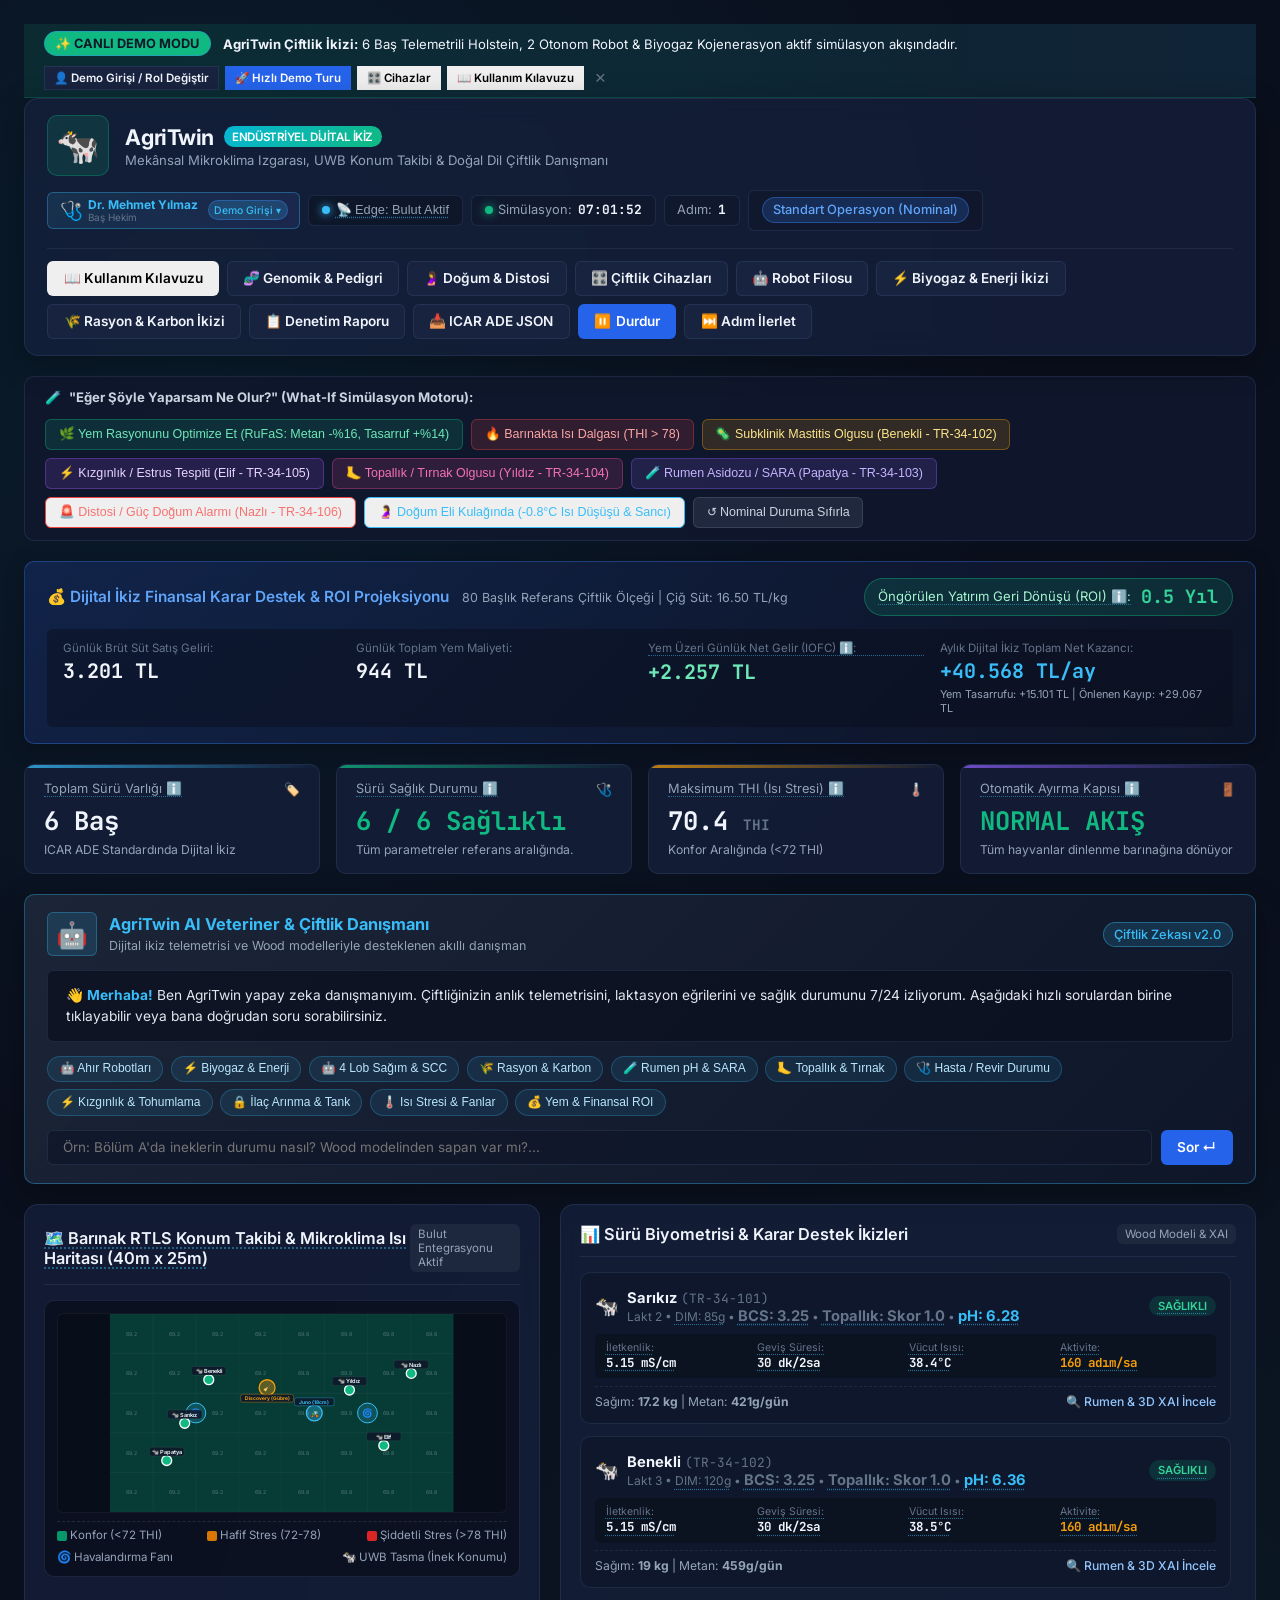
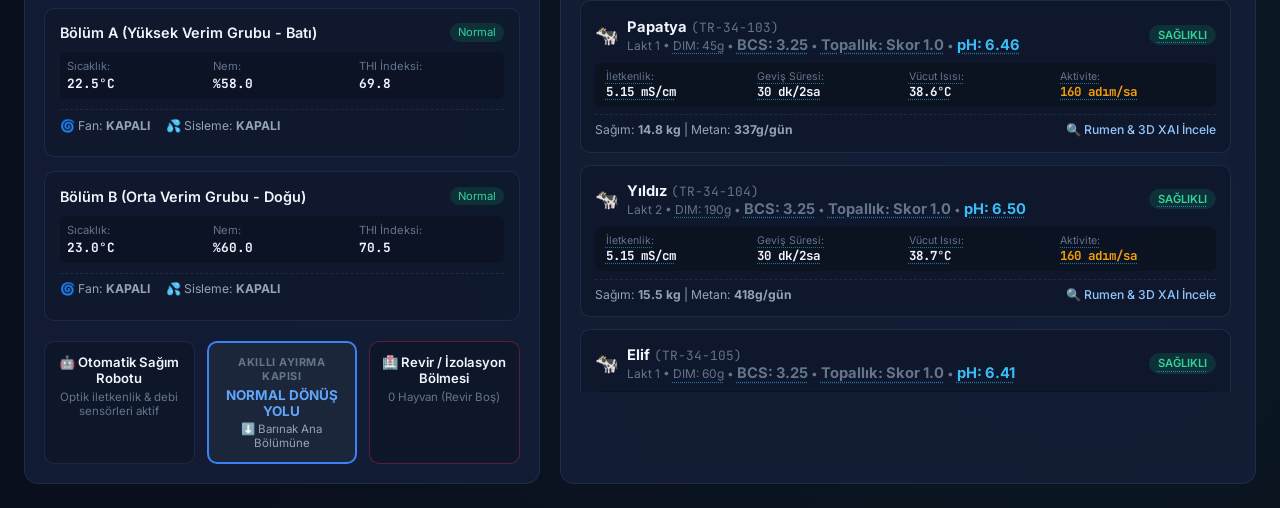
==== commit 8a37ca54: "feat: implement realistic multi-device simulation across all 12 PLF hardware systems" ====
--- a/static/index.html
+++ b/static/index.html
@@ -19,6 +19,7 @@
     <div class="demo-banner-actions">
       <button class="btn btn-xs btn-secondary" onclick="openDemoLoginModal()">👤 Demo Girişi / Rol Değiştir</button>
       <button class="btn btn-xs btn-primary" onclick="startGuidedDemoTour()">🚀 Hızlı Demo Turu</button>
+      <button class="btn btn-xs btn-outline-info" onclick="openDevicesModal()">🎛️ Cihazlar</button>
       <button class="btn btn-xs btn-outline-info" onclick="openGuideModal()">📖 Kullanım Kılavuzu</button>
       <button class="close-banner-btn" onclick="document.getElementById('demoBanner').style.display='none'" title="Bildirimi Kapat">&times;</button>
     </div>
@@ -76,6 +77,7 @@
         <button class="btn btn-secondary" onclick="openCalvingModal()" title="Doğumhane, Distosi Erken Uyarı & Kolostrum Brix İkizi">
           🤰 Doğum &amp; Distosi
         </button>
+        <button class="btn btn-secondary" onclick="openDevicesModal()" title="12 Endüstriyel Çiftlik Cihazı ve IoT Donanım Filosu">🎛️ Çiftlik Cihazları</button>
         <button class="btn btn-secondary" onclick="openRoboticsModal()" title="Otonom Ahır Robot Filosu İkizi (Yem İtici & Gübre Vakum)">
           🤖 Robot Filosu
         </button>
@@ -1821,6 +1823,73 @@
   </div>
 
 
+  
+  <!-- =====================================================================
+       ÇİFTLİK CİHAZLARI & IOT DONANIM FİLOSU MODALI (FAZ 18)
+       12 Endüstriyel PLF Cihazı • Canlı Telemetri & Fiziksel Simülasyon
+       ===================================================================== -->
+  <div id="devicesModal" class="modal-backdrop devices-modal-backdrop" onclick="closeDevicesModal(event)">
+    <div class="modal-dialog devices-modal-dialog" onclick="event.stopPropagation()">
+      <div class="modal-header devices-modal-header">
+        <div class="modal-title-group">
+          <span class="modal-tag">ENDÜSTRİYEL DONANIM &amp; IOT CİHAZ YÖNETİMİ</span>
+          <h2>🎛️ Çiftlik Cihazları &amp; Donanım Filosu İkizi</h2>
+          <small style="color:var(--text-muted); font-size:0.75rem;">12 Endüstriyel PLF Cihazı • Gerçek Zamanlı Telemetri, Fiziksel Geri Besleme &amp; Manuel Aktüatör Kontrolü</small>
+        </div>
+        <button class="modal-close" onclick="closeDevicesModalDirect()" title="Kapat">&times;</button>
+      </div>
+
+      <!-- Devices Fleet Hero Overview Banner -->
+      <div class="devices-hero-banner">
+        <div class="dev-hero-metric">
+          <span>AKTİF DONANIM</span>
+          <strong id="devActiveCount">12 / 12 Cihaz</strong>
+          <small>Tüm kontrolörler Online (Modbus/OPC UA)</small>
+        </div>
+        <div class="dev-hero-metric">
+          <span>TOPLAM ÇEKİLEN GÜÇ</span>
+          <strong id="devTotalPower">14.85 kW</strong>
+          <small>Biyogaz CHP Üretimi: 35.2 kW (%506 Fazla)</small>
+        </div>
+        <div class="dev-hero-metric">
+          <span>FİLO SAĞLIK İNDEKSİ</span>
+          <strong id="devFleetHealth" style="color:#34d399;">%98.4</strong>
+          <small>Sıfır Kritik Donanım Hatası</small>
+        </div>
+        <div class="dev-hero-metric">
+          <span>UÇ BİLİŞİM GECİKMESİ</span>
+          <strong id="devEdgeLatency" style="color:#38bdf8;">12 ms</strong>
+          <small>Yerel Ahır Sunucusu (Offline-First)</small>
+        </div>
+      </div>
+
+      <!-- Category Filter Tabs -->
+      <div class="devices-filter-bar">
+        <button class="dev-filter-btn active" onclick="filterDeviceCategory('ALL')">Tümü (12)</button>
+        <button class="dev-filter-btn" onclick="filterDeviceCategory('MILKING')">🥛 Sağım İstasyonu (AMS)</button>
+        <button class="dev-filter-btn" onclick="filterDeviceCategory('ROBOTICS')">🤖 Otonom Robotlar &amp; Kapı</button>
+        <button class="dev-filter-btn" onclick="filterDeviceCategory('HVAC')">🌀 İklimlendirme &amp; Sisleme</button>
+        <button class="dev-filter-btn" onclick="filterDeviceCategory('ENERGY')">⚡ Biyogaz &amp; Kojenerasyon</button>
+        <button class="dev-filter-btn" onclick="filterDeviceCategory('SENSORS')">📡 Bolus, Kamera &amp; Buzağı</button>
+      </div>
+
+      <div class="modal-body devices-modal-body">
+        <!-- 12 Device Cards Grid -->
+        <div class="devices-grid" id="devicesGridContainer">
+          <!-- Populated dynamically by JavaScript -->
+        </div>
+      </div>
+
+      <div class="modal-footer devices-modal-footer">
+        <span style="font-size:0.75rem; color:var(--text-muted); margin-right:auto;">
+          💡 Her cihaz kartından manuel aktüatör testi, vana yönlendirmesi veya deşarj komutu tetikleyebilirsiniz.
+        </span>
+        <button class="btn btn-secondary" onclick="closeDevicesModalDirect()">Kapat</button>
+      </div>
+    </div>
+  </div>
+
+
   <script src="./app.js"></script>
 </body>
 </html>
--- a/static/styles.css
+++ b/static/styles.css
@@ -4336,3 +4336,299 @@
     padding: 1rem;
   }
 }
+
+
+
+/* ==========================================================================
+   FARM DEVICES FLEET & IOT HARDWARE HUB (FAZ 18)
+   ========================================================================== */
+
+.devices-modal-backdrop {
+  z-index: 100015;
+}
+
+.devices-modal-dialog {
+  width: 95% !important;
+  max-width: 1300px !important;
+  max-height: 94vh !important;
+  max-height: 94dvh !important;
+  display: flex;
+  flex-direction: column;
+  background: rgba(13, 20, 36, 0.98) !important;
+  border: 1px solid rgba(56, 189, 248, 0.45) !important;
+  box-shadow: 0 25px 60px -10px rgba(0, 0, 0, 0.9), 0 0 35px rgba(56, 189, 248, 0.22) !important;
+}
+
+.devices-modal-header {
+  padding: 1.1rem 1.6rem;
+  border-bottom: 1px solid rgba(255, 255, 255, 0.08);
+  flex-shrink: 0;
+}
+
+.devices-hero-banner {
+  display: grid;
+  grid-template-columns: repeat(4, 1fr);
+  gap: 1rem;
+  background: linear-gradient(135deg, rgba(30, 41, 59, 0.6), rgba(15, 23, 42, 0.9));
+  border-bottom: 1px solid rgba(255, 255, 255, 0.08);
+  padding: 1rem 1.6rem;
+  flex-shrink: 0;
+}
+
+.dev-hero-metric {
+  display: flex;
+  flex-direction: column;
+  gap: 0.25rem;
+}
+.dev-hero-metric span {
+  font-size: 0.68rem;
+  color: var(--text-muted);
+  font-weight: 600;
+  letter-spacing: 0.05em;
+  text-transform: uppercase;
+}
+.dev-hero-metric strong {
+  font-size: 1.25rem;
+  color: #ffffff;
+  font-family: var(--font-mono);
+}
+.dev-hero-metric small {
+  font-size: 0.72rem;
+  color: #94a3b8;
+}
+
+.devices-filter-bar {
+  display: flex;
+  align-items: center;
+  gap: 0.5rem;
+  padding: 0.65rem 1.6rem;
+  background: rgba(10, 15, 29, 0.8);
+  border-bottom: 1px solid rgba(255, 255, 255, 0.08);
+  overflow-x: auto;
+  flex-shrink: 0;
+}
+
+.dev-filter-btn {
+  background: rgba(255, 255, 255, 0.05);
+  border: 1px solid rgba(255, 255, 255, 0.1);
+  color: #94a3b8;
+  font-size: 0.78rem;
+  font-weight: 500;
+  padding: 0.35rem 0.75rem;
+  border-radius: 9999px;
+  cursor: pointer;
+  white-space: nowrap;
+  transition: all 0.18s ease;
+}
+
+.dev-filter-btn:hover {
+  background: rgba(56, 189, 248, 0.15);
+  color: #f1f5f9;
+}
+
+.dev-filter-btn.active {
+  background: rgba(56, 189, 248, 0.22);
+  border-color: #38bdf8;
+  color: #38bdf8;
+  font-weight: 700;
+}
+
+.devices-modal-body {
+  padding: 1.25rem 1.6rem !important;
+  overflow-y: auto !important;
+  flex: 1 1 auto;
+}
+
+.devices-grid {
+  display: grid;
+  grid-template-columns: repeat(3, 1fr);
+  gap: 1.1rem;
+}
+
+@media (max-width: 1100px) {
+  .devices-grid {
+    grid-template-columns: repeat(2, 1fr);
+  }
+}
+
+@media (max-width: 700px) {
+  .devices-grid {
+    grid-template-columns: 1fr;
+  }
+  .devices-hero-banner {
+    grid-template-columns: repeat(2, 1fr);
+  }
+}
+
+.device-card {
+  background: rgba(15, 23, 42, 0.75);
+  border: 1px solid rgba(255, 255, 255, 0.1);
+  border-radius: 10px;
+  padding: 1.1rem;
+  display: flex;
+  flex-direction: column;
+  gap: 0.75rem;
+  transition: all 0.2s ease;
+  position: relative;
+  overflow: hidden;
+}
+
+.device-card:hover {
+  transform: translateY(-2px);
+  border-color: rgba(56, 189, 248, 0.4);
+  box-shadow: 0 10px 25px -5px rgba(0, 0, 0, 0.5), 0 0 15px rgba(56, 189, 248, 0.1);
+}
+
+.device-card-header {
+  display: flex;
+  justify-content: space-between;
+  align-items: flex-start;
+  gap: 0.5rem;
+}
+
+.device-card-title {
+  display: flex;
+  flex-direction: column;
+  gap: 0.2rem;
+}
+
+.device-card-title strong {
+  font-size: 0.92rem;
+  color: #ffffff;
+}
+
+.device-card-title span {
+  font-size: 0.68rem;
+  color: var(--text-muted);
+  font-family: var(--font-mono);
+}
+
+.device-status-badge {
+  display: inline-flex;
+  align-items: center;
+  gap: 0.35rem;
+  font-size: 0.65rem;
+  font-weight: 700;
+  padding: 0.2rem 0.5rem;
+  border-radius: 9999px;
+  text-transform: uppercase;
+}
+
+.device-status-badge.running {
+  background: rgba(16, 185, 129, 0.15);
+  color: #34d399;
+  border: 1px solid rgba(16, 185, 129, 0.35);
+}
+
+.device-status-badge.charging {
+  background: rgba(56, 189, 248, 0.15);
+  color: #38bdf8;
+  border: 1px solid rgba(56, 189, 248, 0.35);
+}
+
+.device-status-badge.alert {
+  background: rgba(244, 63, 94, 0.15);
+  color: #fda4af;
+  border: 1px solid rgba(244, 63, 94, 0.4);
+}
+
+.device-status-badge.idle {
+  background: rgba(148, 163, 184, 0.12);
+  color: #94a3b8;
+  border: 1px solid rgba(148, 163, 184, 0.25);
+}
+
+.device-mode-box {
+  background: rgba(0, 0, 0, 0.35);
+  border-radius: 6px;
+  padding: 0.5rem 0.75rem;
+  font-size: 0.76rem;
+  color: #cbd5e1;
+  line-height: 1.4;
+  border-left: 3px solid #38bdf8;
+}
+
+.device-metrics-grid {
+  display: grid;
+  grid-template-columns: repeat(2, 1fr);
+  gap: 0.45rem;
+  background: rgba(255, 255, 255, 0.02);
+  border: 1px solid rgba(255, 255, 255, 0.05);
+  padding: 0.6rem;
+  border-radius: 6px;
+}
+
+.dev-metric-item {
+  display: flex;
+  flex-direction: column;
+}
+.dev-metric-item span {
+  font-size: 0.65rem;
+  color: var(--text-muted);
+}
+.dev-metric-item strong {
+  font-size: 0.82rem;
+  color: #f1f5f9;
+  font-family: var(--font-mono);
+}
+
+.device-action-footer {
+  margin-top: auto;
+  display: flex;
+  align-items: center;
+  justify-content: space-between;
+  gap: 0.5rem;
+  padding-top: 0.5rem;
+  border-top: 1px dashed rgba(255, 255, 255, 0.08);
+}
+
+.device-power-tag {
+  font-size: 0.72rem;
+  color: #38bdf8;
+  font-family: var(--font-mono);
+}
+
+.device-btn-action {
+  font-size: 0.72rem;
+  padding: 0.3rem 0.65rem;
+  border-radius: 6px;
+  cursor: pointer;
+  background: rgba(56, 189, 248, 0.15);
+  border: 1px solid rgba(56, 189, 248, 0.35);
+  color: #38bdf8;
+  font-weight: 600;
+  transition: all 0.18s ease;
+}
+
+.device-btn-action:hover {
+  background: rgba(56, 189, 248, 0.3);
+  color: #ffffff;
+}
+
+/* Rotating Fans Animation on RTLS Barn Map */
+@keyframes spinFanSlow {
+  0% { transform: rotate(0deg); }
+  100% { transform: rotate(360deg); }
+}
+@keyframes spinFanFast {
+  0% { transform: rotate(0deg); }
+  100% { transform: rotate(360deg); }
+}
+
+.spinning-fan-medium {
+  animation: spinFanSlow 1.4s linear infinite;
+  transform-origin: center;
+}
+.spinning-fan-fast {
+  animation: spinFanFast 0.6s linear infinite;
+  transform-origin: center;
+}
+
+/* Evaporative Misting Droplets Animation */
+@keyframes mistPulse {
+  0%, 100% { opacity: 0.2; r: 12px; }
+  50% { opacity: 0.8; r: 24px; }
+}
+.misting-active-ring {
+  animation: mistPulse 2s ease-in-out infinite;
+}
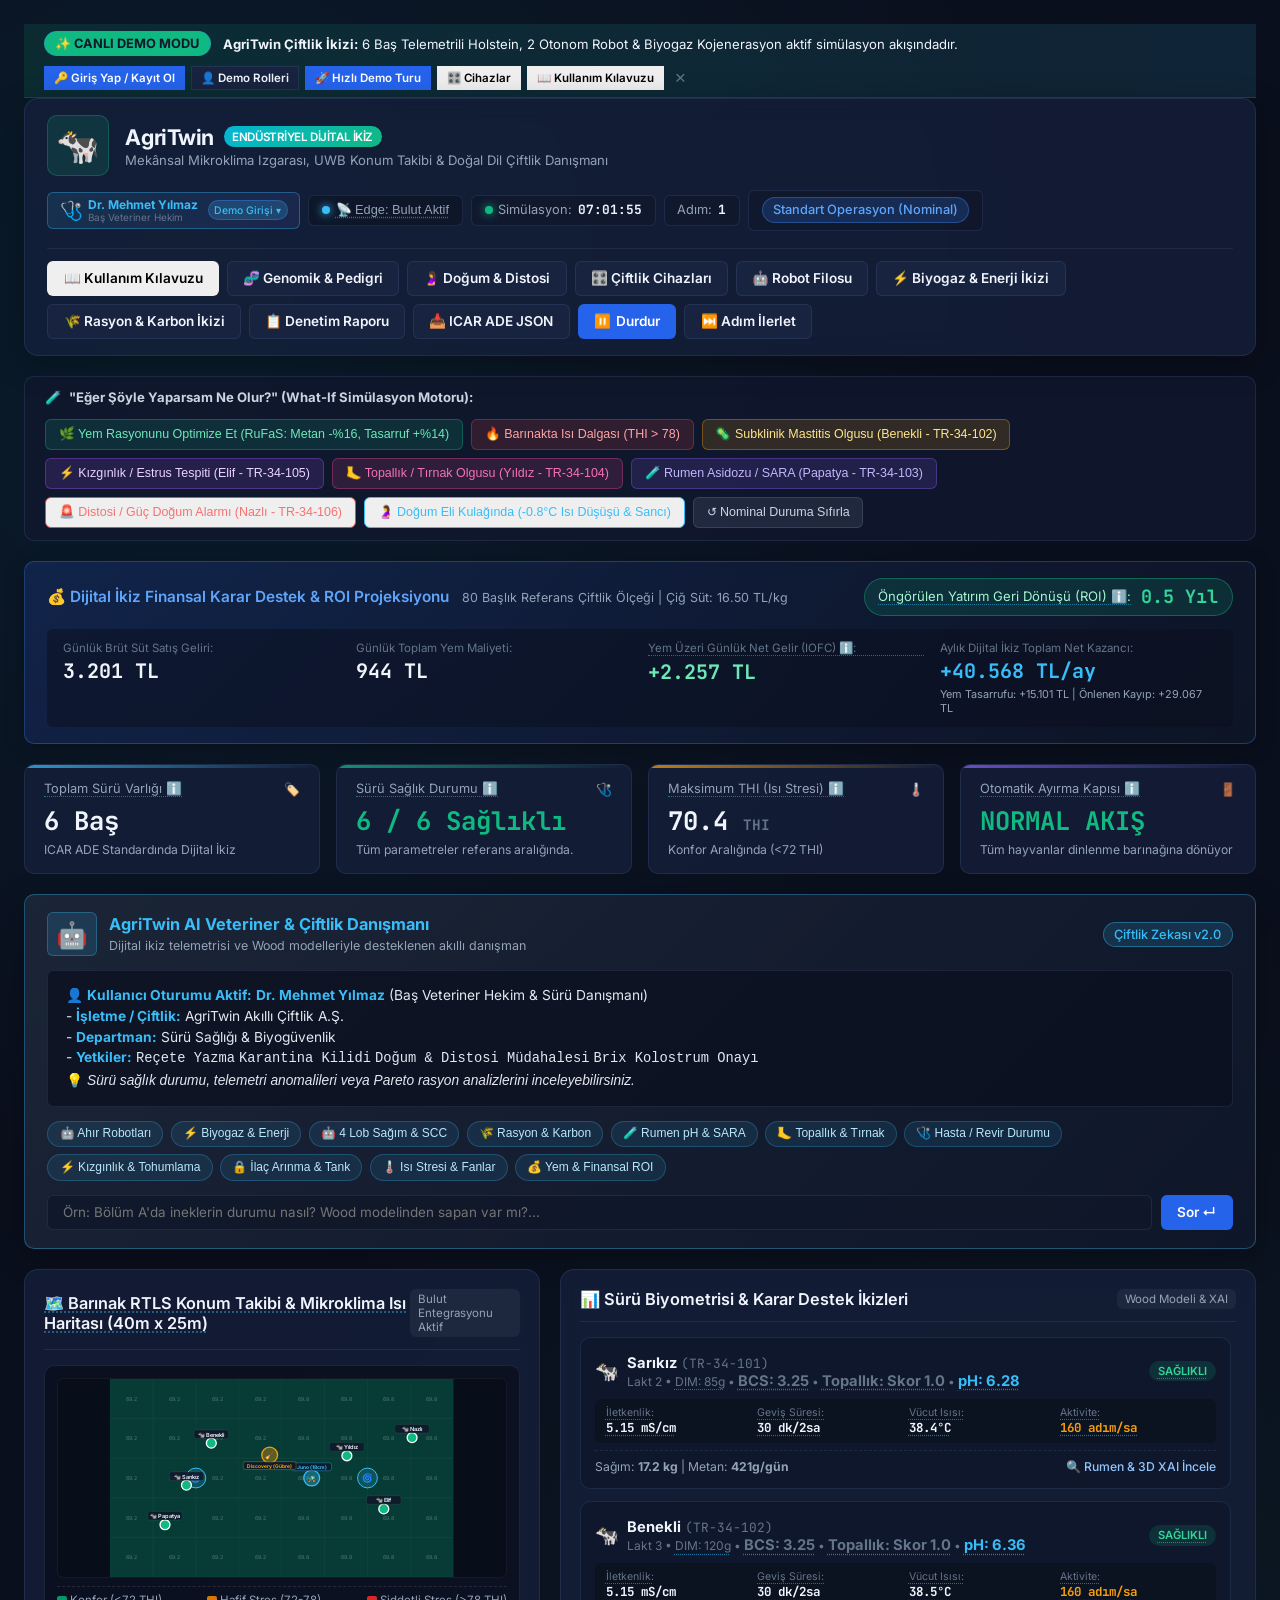
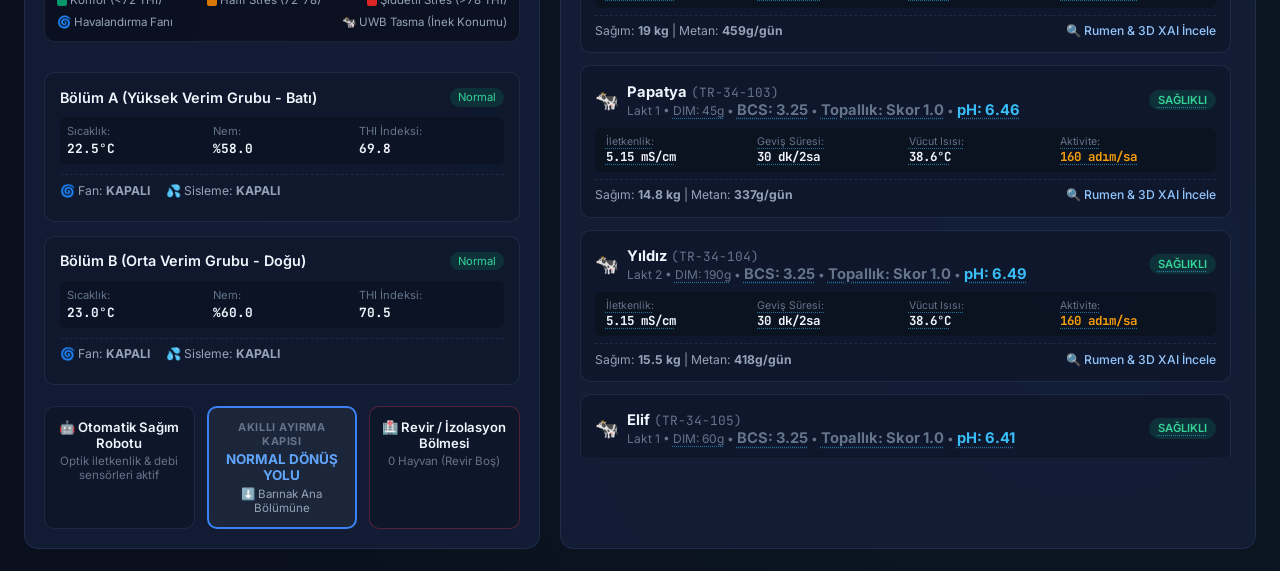
==== commit c11a8016: "feat(auth): implement user registration, login, and identity management system" ====
--- a/static/index.html
+++ b/static/index.html
@@ -17,7 +17,8 @@
       <span><strong>AgriTwin Çiftlik İkizi:</strong> 6 Baş Telemetrili Holstein, 2 Otonom Robot &amp; Biyogaz Kojenerasyon aktif simülasyon akışındadır.</span>
     </div>
     <div class="demo-banner-actions">
-      <button class="btn btn-xs btn-secondary" onclick="openDemoLoginModal()">👤 Demo Girişi / Rol Değiştir</button>
+      <button class="btn btn-xs btn-primary" onclick="openAuthModal('login')">🔑 Giriş Yap / Kayıt Ol</button>
+        <button class="btn btn-xs btn-secondary" onclick="openAuthModal('demo')">👤 Demo Rolleri</button>
       <button class="btn btn-xs btn-primary" onclick="startGuidedDemoTour()">🚀 Hızlı Demo Turu</button>
       <button class="btn btn-xs btn-outline-info" onclick="openDevicesModal()">🎛️ Cihazlar</button>
       <button class="btn btn-xs btn-outline-info" onclick="openGuideModal()">📖 Kullanım Kılavuzu</button>
@@ -38,7 +39,7 @@
 
       <div class="header-status">
         <!-- Demo User Profile Badge -->
-        <div class="demo-user-pill" id="demoUserPill" onclick="openDemoLoginModal()" title="Demo Kullanıcı Profilini ve Rolünü Değiştir">
+        <div class="demo-user-pill" id="demoUserPill" onclick="openAuthModal('profile')" title="Kullanıcı Profilini Görüntüle / Giriş Yap">
           <span class="demo-user-avatar" id="demoUserAvatar">🩺</span>
           <div class="demo-user-text">
             <span class="demo-user-name" id="demoUserName">Dr. Mehmet Yılmaz</span>
@@ -1218,121 +1219,329 @@
   </div>
 
   <!-- Demo User Login & Persona Modal -->
-  <div id="demoLoginModal" class="modal-backdrop" onclick="closeDemoLoginModal(event)">
-    <div class="modal-dialog modal-lg" onclick="event.stopPropagation()">
-      <div class="modal-header">
+    <div id="demoLoginModal" class="modal-backdrop auth-modal-backdrop" onclick="closeAuthModal(event)">
+    <div class="modal-dialog modal-lg auth-modal-dialog" onclick="event.stopPropagation()">
+      <div class="modal-header auth-modal-header">
         <div class="modal-title-group">
-          <h2>👤 Demo Kullanıcı Girişi &amp; Çiftlik Rolleri</h2>
-          <span class="badge success">Şifresiz / Tek Tıkla Anında Giriş</span>
-        </div>
-        <button class="close-btn" onclick="closeDemoLoginModalDirect()">&times;</button>
-      </div>
-      <div class="modal-body">
-        <p style="color:var(--text-secondary); font-size:0.88rem; margin-bottom:1.25rem;">
-          AgriTwin Dijital İkiz platformunu farklı kurumsal rollerin gözünden deneyimlemek için aşağıdaki demo profillerinden birini seçiniz. Her profil arayüz yetkilerini ve Yapay Zeka Danışmanı çıktılarını özelleştirir.
-        </p>
-
-        <div class="demo-personas-grid">
-          <!-- Persona 1: Baş Veteriner Hekim -->
-          <div class="persona-card active" id="personaCard_vet" onclick="selectDemoPersona('vet')">
-            <div class="persona-card-header">
-              <span class="persona-avatar">🩺</span>
-              <div>
-                <h4>Dr. Mehmet Yılmaz</h4>
-                <span class="persona-title">Baş Veteriner Hekim &amp; Sürü Danışmanı</span>
-              </div>
-              <span class="persona-active-badge">Aktif Profil</span>
-            </div>
-            <div class="persona-desc">
-              Sürü klinik sağlığı, mastitis antibiyotik arınma karantinası, doğumhane distosi erken uyarısı ve optik Brix kolostrum kalitesi kontrolleri.
-            </div>
-            <div class="persona-tags">
-              <span>Reçeteleme</span>
-              <span>Karantina Kilidi</span>
-              <span>CES Distosi DSS</span>
-              <span>Brix IgG</span>
-            </div>
-          </div>
-
-          <!-- Persona 2: Çiftlik Yöneticisi -->
-          <div class="persona-card" id="personaCard_manager" onclick="selectDemoPersona('manager')">
-            <div class="persona-card-header">
-              <span class="persona-avatar">🚜</span>
-              <div>
-                <h4>Selim Aksoy</h4>
-                <span class="persona-title">Çiftlik Müdürü &amp; Kıdemli Zooteknist</span>
-              </div>
-              <span class="persona-active-badge">Aktif Profil</span>
-            </div>
-            <div class="persona-desc">
-              Çok amaçlı TMR rasyon Pareto optimizasyonu, Juno yem itici &amp; Discovery gübre robotu filo navigasyonu ve sürü ayırma kapısı yönetimi.
-            </div>
-            <div class="persona-tags">
-              <span>TMR Rasyon</span>
-              <span>Robot Filosu</span>
-              <span>Ayırma Kapısı</span>
-              <span>Finansal ROI</span>
-            </div>
-          </div>
-
-          <!-- Persona 3: Enerji Mühendisi -->
-          <div class="persona-card" id="personaCard_energy" onclick="selectDemoPersona('energy')">
-            <div class="persona-card-header">
-              <span class="persona-avatar">⚡</span>
-              <div>
-                <h4>Müh. Emre Demir</h4>
-                <span class="persona-title">Biyogaz &amp; Kojenerasyon (CHP) Mühendisi</span>
-              </div>
-              <span class="persona-active-badge">Aktif Profil</span>
-            </div>
-            <div class="persona-desc">
-              Anaerobik atık fermantasyonu, biyogaz debisi, metan yüzdesi, CHP elektrik kojenerasyonu ve şebekeye temiz enerji satışı takibi.
-            </div>
-            <div class="persona-tags">
-              <span>Biyogaz CHP</span>
-              <span>%506 Öz Yeterlilik</span>
-              <span>Net-Zero Karbon</span>
-              <span>Bio-Gübre</span>
-            </div>
-          </div>
-
-          <!-- Persona 4: Genetik Islah Uzmanı -->
-          <div class="persona-card" id="personaCard_genetics" onclick="selectDemoPersona('genetics')">
-            <div class="persona-card-header">
-              <span class="persona-avatar">🧬</span>
-              <div>
-                <h4>Selin Kaya</h4>
-                <span class="persona-title">Genomik Islah &amp; Boğa Eşleştirme Uzmanı</span>
-              </div>
-              <span class="persona-active-badge">Aktif Profil</span>
-            </div>
-            <div class="persona-desc">
-              USDA Net Merit (NM$), TPI skorları, akrabalık katsayısı (F &lt; %6.25) denetimi ve dişi ayrıştırılmış sperma AI boğa eşleştirmesi.
-            </div>
-            <div class="persona-tags">
-              <span>Net Merit (NM$)</span>
-              <span>Pedigri Ağacı</span>
-              <span>Inbreeding (F)</span>
-              <span>Katalog Boğaları</span>
-            </div>
-          </div>
-        </div>
-
-        <!-- Quick Mock Scenario Trigger Bar -->
-        <div class="demo-quick-scenarios-bar" style="margin-top:1.5rem; padding:1rem; background:rgba(255,255,255,0.03); border-radius:8px; border:1px solid rgba(255,255,255,0.08);">
-          <h4 style="font-size:0.85rem; margin-bottom:0.5rem; color:#38bdf8;">🎯 Hızlı Demo Senaryoları (Anında Test Edin):</h4>
-          <div style="display:flex; flex-wrap:wrap; gap:0.5rem;">
-            <button class="btn btn-secondary btn-xs" onclick="quickLaunchDemo('dystocia')">🚨 Güç Doğum (Distosi) Testi</button>
-            <button class="btn btn-secondary btn-xs" onclick="quickLaunchDemo('mastitis')">🦠 Subklinik Mastitis Testi</button>
-            <button class="btn btn-secondary btn-xs" onclick="quickLaunchDemo('sara')">🧪 Rumen Asidozu (SARA) Testi</button>
-            <button class="btn btn-secondary btn-xs" onclick="quickLaunchDemo('ration')">🌾 Düşük Karbon Rasyon Testi</button>
-            <button class="btn btn-secondary btn-xs" onclick="quickLaunchDemo('robotics')">🤖 Otonom Robot Filosu Testi</button>
-            <button class="btn btn-secondary btn-xs" onclick="quickLaunchDemo('energy')">⚡ Net-Zero Biyogaz Enerji Testi</button>
-          </div>
-        </div>
-      </div>
-      <div class="modal-footer">
-        <button class="btn btn-primary" onclick="closeDemoLoginModalDirect()">Seçilen Profille Devam Et</button>
+          <h2>👤 Kullanıcı Kimlik &amp; Yetkilendirme Merkezi</h2>
+          <span class="badge success" id="authActiveUserStatus">Aktif: Dr. Mehmet Yılmaz</span>
+        </div>
+        <button class="close-btn" onclick="closeAuthModalDirect()">&times;</button>
+      </div>
+
+      <!-- Auth Navigation Tabs -->
+      <div class="auth-tabs-nav">
+        <button class="auth-tab-btn active" id="authTabBtn_login" onclick="switchAuthTab('login')">🔑 Giriş Yap</button>
+        <button class="auth-tab-btn" id="authTabBtn_register" onclick="switchAuthTab('register')">📝 Yeni Kayıt Ol</button>
+        <button class="auth-tab-btn" id="authTabBtn_demo" onclick="switchAuthTab('demo')">👥 Hazır Demo Rolleri</button>
+        <button class="auth-tab-btn" id="authTabBtn_profile" onclick="switchAuthTab('profile')">👤 Aktif Profil &amp; Oturum</button>
+      </div>
+
+      <div class="modal-body auth-modal-body">
+        <!-- ================= TAB 1: GİRİŞ YAP (LOGIN) ================= -->
+        <div class="auth-tab-panel active" id="authTab_login">
+          <div class="auth-form-card">
+            <div class="auth-form-header">
+              <h3>🔑 Çiftlik Hesabınıza Giriş Yapın</h3>
+              <p>Kayıtlı kullanıcı adı veya e-posta adresinizle sisteme bağlanın.</p>
+            </div>
+
+            <div id="loginAlertBox" class="auth-alert" style="display:none;"></div>
+
+            <form id="formLogin" onsubmit="submitLoginForm(event)">
+              <div class="auth-field">
+                <label for="loginUsername">Kullanıcı Adı veya E-posta</label>
+                <div class="auth-input-wrapper">
+                  <span class="auth-input-icon">👤</span>
+                  <input type="text" id="loginUsername" class="auth-input" placeholder="Örn: vet veya vet@agritwin.com" required autocomplete="username">
+                </div>
+              </div>
+
+              <div class="auth-field">
+                <label for="loginPassword">Parola</label>
+                <div class="auth-input-wrapper">
+                  <span class="auth-input-icon">🔒</span>
+                  <input type="password" id="loginPassword" class="auth-input" placeholder="Parolanızı giriniz" required autocomplete="current-password">
+                  <button type="button" class="btn-toggle-pwd" onclick="togglePasswordVisibility('loginPassword', this)">👁️</button>
+                </div>
+              </div>
+
+              <div class="auth-field-row" style="display:flex; justify-content:space-between; align-items:center; margin-bottom:1rem;">
+                <label style="display:flex; align-items:center; gap:0.4rem; font-size:0.8rem; color:var(--text-secondary); cursor:pointer;">
+                  <input type="checkbox" id="loginRemember" checked> Beni Hatırla
+                </label>
+                <a href="javascript:void(0)" onclick="switchAuthTab('demo')" style="font-size:0.8rem; color:#38bdf8; text-decoration:none;">Demo Parolaları 💡</a>
+              </div>
+
+              <button type="submit" class="btn btn-primary auth-btn-submit" id="btnLoginSubmit">
+                🚀 Giriş Yap
+              </button>
+            </form>
+
+            <div class="demo-quick-login-box">
+              <span class="demo-quick-title">⚡ Tek Tıkla Demo Bilgilerini Doldur (Parola: <code>demo123</code>):</span>
+              <div class="demo-quick-pills">
+                <button type="button" class="demo-fill-pill" onclick="fillDemoCredentials('vet')">🩺 Dr. Mehmet (Hekim)</button>
+                <button type="button" class="demo-fill-pill" onclick="fillDemoCredentials('manager')">🚜 Selim Aksoy (Müdür)</button>
+                <button type="button" class="demo-fill-pill" onclick="fillDemoCredentials('energy')">⚡ Müh. Emre (Enerji)</button>
+                <button type="button" class="demo-fill-pill" onclick="fillDemoCredentials('genetics')">🧬 Selin Kaya (Genetik)</button>
+              </div>
+            </div>
+
+            <div class="auth-switch-link">
+              Henüz hesabınız yok mu? <a href="javascript:void(0)" onclick="switchAuthTab('register')">📝 Yeni Çiftlik Hesabı Açın</a>
+            </div>
+          </div>
+        </div>
+
+        <!-- ================= TAB 2: YENİ KAYIT OL (REGISTER) ================= -->
+        <div class="auth-tab-panel" id="authTab_register">
+          <div class="auth-form-card">
+            <div class="auth-form-header">
+              <h3>📝 Yeni Çiftlik ve Kullanıcı Kaydı</h3>
+              <p>Çiftlik dijital ikizinizi yönetmek için yeni bir kurumsal hesap oluşturun.</p>
+            </div>
+
+            <div id="regAlertBox" class="auth-alert" style="display:none;"></div>
+
+            <form id="formRegister" onsubmit="submitRegisterForm(event)">
+              <div class="auth-grid-2col">
+                <div class="auth-field">
+                  <label for="regFullName">Ad Soyad *</label>
+                  <div class="auth-input-wrapper">
+                    <span class="auth-input-icon">👤</span>
+                    <input type="text" id="regFullName" class="auth-input" placeholder="Örn: Dr. Ahmet Kaya" required>
+                  </div>
+                </div>
+
+                <div class="auth-field">
+                  <label for="regUsername">Kullanıcı Adı *</label>
+                  <div class="auth-input-wrapper">
+                    <span class="auth-input-icon">🏷️</span>
+                    <input type="text" id="regUsername" class="auth-input" placeholder="Örn: ahmet_vet" required autocomplete="username">
+                  </div>
+                </div>
+
+                <div class="auth-field">
+                  <label for="regEmail">E-posta Adresi *</label>
+                  <div class="auth-input-wrapper">
+                    <span class="auth-input-icon">✉️</span>
+                    <input type="email" id="regEmail" class="auth-input" placeholder="Örn: ahmet@ciftlik.com" required autocomplete="email">
+                  </div>
+                </div>
+
+                <div class="auth-field">
+                  <label for="regFarmName">Çiftlik / İşletme Adı</label>
+                  <div class="auth-input-wrapper">
+                    <span class="auth-input-icon">🏡</span>
+                    <input type="text" id="regFarmName" class="auth-input" placeholder="Örn: Akasya Damızlık Çiftliği" value="AgriTwin Akıllı Çiftlik">
+                  </div>
+                </div>
+
+                <div class="auth-field" style="grid-column: 1 / -1;">
+                  <label for="regRole">Uzmanlık &amp; Çiftlik Rolü *</label>
+                  <div class="auth-input-wrapper">
+                    <span class="auth-input-icon">🎓</span>
+                    <select id="regRole" class="auth-input auth-select" required>
+                      <option value="vet">🩺 Baş Veteriner Hekim &amp; Sürü Danışmanı</option>
+                      <option value="manager">🚜 Çiftlik Müdürü &amp; Kıdemli Zooteknist</option>
+                      <option value="energy">⚡ Biyogaz &amp; Kojenerasyon Baş Mühendisi</option>
+                      <option value="genetics">🧬 Genomik Damızlık &amp; Islah Danışmanı</option>
+                      <option value="nutritionist">🌾 Sürü Besleme ve Rasyon Uzmanı</option>
+                      <option value="operator">🔧 Çiftlik Otomasyon Teknisyeni</option>
+                    </select>
+                  </div>
+                </div>
+
+                <div class="auth-field">
+                  <label for="regPassword">Parola (En az 6 karakter) *</label>
+                  <div class="auth-input-wrapper">
+                    <span class="auth-input-icon">🔒</span>
+                    <input type="password" id="regPassword" class="auth-input" placeholder="Güçlü bir parola belirleyin" required minlength="6" autocomplete="new-password">
+                    <button type="button" class="btn-toggle-pwd" onclick="togglePasswordVisibility('regPassword', this)">👁️</button>
+                  </div>
+                </div>
+
+                <div class="auth-field">
+                  <label for="regPasswordConfirm">Parola Tekrarı *</label>
+                  <div class="auth-input-wrapper">
+                    <span class="auth-input-icon">🔒</span>
+                    <input type="password" id="regPasswordConfirm" class="auth-input" placeholder="Parolanızı tekrar giriniz" required minlength="6" autocomplete="new-password">
+                  </div>
+                </div>
+              </div>
+
+              <button type="submit" class="btn btn-primary auth-btn-submit" id="btnRegisterSubmit" style="margin-top:1rem;">
+                ✨ Hesabımı Oluştur ve Giriş Yap
+              </button>
+            </form>
+
+            <div class="auth-switch-link">
+              Zaten bir hesabınız var mı? <a href="javascript:void(0)" onclick="switchAuthTab('login')">🔑 Giriş Yapın</a>
+            </div>
+          </div>
+        </div>
+
+        <!-- ================= TAB 3: HAZIR DEMO ROLLERİ (DEMO PERSONAS) ================= -->
+        <div class="auth-tab-panel" id="authTab_demo">
+          <p style="color:var(--text-secondary); font-size:0.88rem; margin-bottom:1.25rem;">
+            AgriTwin Dijital İkiz platformunu farklı kurumsal rollerin gözünden deneyimlemek için aşağıdaki demo profillerinden birini seçiniz. Her profil arayüz yetkilerini ve Yapay Zeka Danışmanı çıktılarını özelleştirir.
+          </p>
+
+          <div class="demo-personas-grid">
+            <!-- Persona 1: Baş Veteriner Hekim -->
+            <div class="persona-card active" id="personaCard_vet" onclick="selectDemoPersona('vet')">
+              <div class="persona-card-header">
+                <span class="persona-avatar">🩺</span>
+                <div>
+                  <h4>Dr. Mehmet Yılmaz</h4>
+                  <span class="persona-title">Baş Veteriner Hekim &amp; Sürü Danışmanı</span>
+                </div>
+                <span class="persona-active-badge">Aktif Profil</span>
+              </div>
+              <div class="persona-desc">
+                Sürü klinik sağlığı, mastitis antibiyotik arınma karantinası, doğumhane distosi erken uyarısı ve optik Brix kolostrum kalitesi kontrolleri.
+              </div>
+              <div class="persona-tags">
+                <span>Reçeteleme</span>
+                <span>Karantina Kilidi</span>
+                <span>CES Distosi DSS</span>
+                <span>Brix IgG</span>
+              </div>
+            </div>
+
+            <!-- Persona 2: Çiftlik Yöneticisi -->
+            <div class="persona-card" id="personaCard_manager" onclick="selectDemoPersona('manager')">
+              <div class="persona-card-header">
+                <span class="persona-avatar">🚜</span>
+                <div>
+                  <h4>Selim Aksoy</h4>
+                  <span class="persona-title">Çiftlik Müdürü &amp; Kıdemli Zooteknist</span>
+                </div>
+                <span class="persona-active-badge">Aktif Profil</span>
+              </div>
+              <div class="persona-desc">
+                Çok amaçlı TMR rasyon Pareto optimizasyonu, Juno yem itici &amp; Discovery gübre robotu filo navigasyonu ve sürü ayırma kapısı yönetimi.
+              </div>
+              <div class="persona-tags">
+                <span>TMR Rasyon</span>
+                <span>Robot Filosu</span>
+                <span>Ayırma Kapısı</span>
+                <span>Finansal ROI</span>
+              </div>
+            </div>
+
+            <!-- Persona 3: Enerji Mühendisi -->
+            <div class="persona-card" id="personaCard_energy" onclick="selectDemoPersona('energy')">
+              <div class="persona-card-header">
+                <span class="persona-avatar">⚡</span>
+                <div>
+                  <h4>Müh. Emre Demir</h4>
+                  <span class="persona-title">Biyogaz &amp; Kojenerasyon (CHP) Mühendisi</span>
+                </div>
+                <span class="persona-active-badge">Aktif Profil</span>
+              </div>
+              <div class="persona-desc">
+                Anaerobik atık fermantasyonu, biyogaz debisi, metan yüzdesi, CHP elektrik kojenerasyonu ve şebekeye temiz enerji satışı takibi.
+              </div>
+              <div class="persona-tags">
+                <span>Biyogaz CHP</span>
+                <span>%506 Öz Yeterlilik</span>
+                <span>Net-Zero Karbon</span>
+                <span>Bio-Gübre</span>
+              </div>
+            </div>
+
+            <!-- Persona 4: Genetik Islah Uzmanı -->
+            <div class="persona-card" id="personaCard_genetics" onclick="selectDemoPersona('genetics')">
+              <div class="persona-card-header">
+                <span class="persona-avatar">🧬</span>
+                <div>
+                  <h4>Selin Kaya</h4>
+                  <span class="persona-title">Genomik Islah &amp; Boğa Eşleştirme Uzmanı</span>
+                </div>
+                <span class="persona-active-badge">Aktif Profil</span>
+              </div>
+              <div class="persona-desc">
+                USDA Net Merit (NM$), TPI skorları, akrabalık katsayısı (F &lt; %6.25) denetimi ve dişi ayrıştırılmış sperma AI boğa eşleştirmesi.
+              </div>
+              <div class="persona-tags">
+                <span>Net Merit (NM$)</span>
+                <span>Pedigri Ağacı</span>
+                <span>Inbreeding (F)</span>
+                <span>Katalog Boğaları</span>
+              </div>
+            </div>
+          </div>
+
+          <!-- Quick Mock Scenario Trigger Bar -->
+          <div class="demo-quick-scenarios-bar" style="margin-top:1.5rem; padding:1rem; background:rgba(255,255,255,0.03); border-radius:8px; border:1px solid rgba(255,255,255,0.08);">
+            <h4 style="font-size:0.85rem; margin-bottom:0.5rem; color:#38bdf8;">🎯 Hızlı Demo Senaryoları (Anında Test Edin):</h4>
+            <div style="display:flex; flex-wrap:wrap; gap:0.5rem;">
+              <button class="btn btn-secondary btn-xs" onclick="quickLaunchDemo('dystocia')">🚨 Güç Doğum (Distosi) Testi</button>
+              <button class="btn btn-secondary btn-xs" onclick="quickLaunchDemo('mastitis')">🦠 Subklinik Mastitis Testi</button>
+              <button class="btn btn-secondary btn-xs" onclick="quickLaunchDemo('sara')">🧪 Rumen Asidozu (SARA) Testi</button>
+              <button class="btn btn-secondary btn-xs" onclick="quickLaunchDemo('ration')">🌾 Düşük Karbon Rasyon Testi</button>
+              <button class="btn btn-secondary btn-xs" onclick="quickLaunchDemo('robotics')">🤖 Otonom Robot Filosu Testi</button>
+              <button class="btn btn-secondary btn-xs" onclick="quickLaunchDemo('energy')">⚡ Net-Zero Biyogaz Enerji Testi</button>
+            </div>
+          </div>
+        </div>
+
+        <!-- ================= TAB 4: AKTİF PROFİL VE OTURUM ================= -->
+        <div class="auth-tab-panel" id="authTab_profile">
+          <div class="auth-profile-card">
+            <div class="auth-profile-header">
+              <span class="auth-profile-avatar" id="profAvatar">🩺</span>
+              <div class="auth-profile-meta">
+                <h3 id="profFullName">Dr. Mehmet Yılmaz</h3>
+                <span class="auth-profile-role" id="profRoleTitle">Baş Veteriner Hekim &amp; Sürü Danışmanı</span>
+                <span class="auth-profile-farm" id="profFarmName">🏡 AgriTwin Akıllı Çiftlik A.Ş.</span>
+              </div>
+              <span class="badge success" style="margin-left:auto; align-self:flex-start;">Oturum Açık</span>
+            </div>
+
+            <div class="auth-profile-details">
+              <div class="prof-detail-item">
+                <span>Kullanıcı Adı</span>
+                <strong id="profUsername">vet</strong>
+              </div>
+              <div class="prof-detail-item">
+                <span>E-posta</span>
+                <strong id="profEmail">vet@agritwin.com</strong>
+              </div>
+              <div class="prof-detail-item">
+                <span>Departman</span>
+                <strong id="profDept">Sürü Sağlığı &amp; Biyogüvenlik</strong>
+              </div>
+              <div class="prof-detail-item">
+                <span>Hesap Durumu</span>
+                <strong style="color:#34d399;">Doğrulanmış Kurumsal</strong>
+              </div>
+            </div>
+
+            <div class="auth-permissions-section">
+              <h4>🛡️ Yetkilendirilmiş Görev ve Modüller:</h4>
+              <div class="auth-perm-tags" id="profPermissions">
+                <span>Reçete Yazma</span>
+                <span>Karantina Kilidi</span>
+                <span>Doğum &amp; Distosi Müdahalesi</span>
+                <span>Brix Kolostrum Onayı</span>
+              </div>
+            </div>
+
+            <div class="auth-profile-actions">
+              <button class="btn btn-secondary" onclick="switchAuthTab('login')">🔄 Başka Hesapla Giriş Yap</button>
+              <button class="btn btn-danger" onclick="logoutUser()" style="background:rgba(244,63,94,0.15); border:1px solid rgba(244,63,94,0.4); color:#fda4af;">
+                🚪 Oturumu Kapat / Çıkış Yap
+              </button>
+            </div>
+          </div>
+        </div>
+      </div>
+
+      <div class="modal-footer auth-modal-footer">
+        <button class="btn btn-secondary" onclick="closeAuthModalDirect()">Kapat</button>
       </div>
     </div>
   </div>
--- a/static/styles.css
+++ b/static/styles.css
@@ -31,6 +31,11 @@
   padding: 0;
 }
 
+html, body {
+  max-width: 100%;
+  overflow-x: hidden;
+}
+
 body {
   font-family: var(--font-sans);
   background-color: var(--bg-primary);
@@ -39,12 +44,15 @@
     radial-gradient(circle at 85% 85%, rgba(16, 185, 129, 0.06) 0%, transparent 45%);
   color: var(--text-primary);
   min-height: 100vh;
+  min-height: 100dvh;
   padding: 1.5rem;
+  overflow-x: hidden;
 }
 
 /* App Layout */
 .app-layout {
   max-width: 1440px;
+  width: 100%;
   margin: 0 auto;
   display: flex;
   flex-direction: column;
@@ -54,13 +62,15 @@
 /* Header */
 .app-header {
   display: flex;
+  flex-wrap: wrap;
   align-items: center;
   justify-content: space-between;
+  gap: 0.85rem 1.25rem;
   background: var(--bg-card);
   backdrop-filter: blur(12px);
   border: 1px solid var(--border-color);
   border-radius: var(--radius-lg);
-  padding: 1.1rem 1.6rem;
+  padding: 1rem 1.4rem;
   box-shadow: 0 8px 32px rgba(0, 0, 0, 0.3);
 }
 
@@ -68,6 +78,8 @@
   display: flex;
   align-items: center;
   gap: 1rem;
+  flex: 1 1 auto;
+  min-width: 260px;
 }
 
 .logo-icon {
@@ -170,9 +182,20 @@
 }
 
 .header-actions {
-  display: flex;
-  align-items: center;
-  gap: 0.6rem;
+  flex: 1 1 100%;
+  width: 100%;
+  display: flex;
+  flex-wrap: wrap;
+  gap: 0.5rem;
+  align-items: center;
+  border-top: 1px solid rgba(255, 255, 255, 0.06);
+  padding-top: 0.75rem;
+  margin-top: 0.25rem;
+}
+
+.header-actions .btn {
+  flex-shrink: 0;
+  white-space: nowrap;
 }
 
 .btn {
@@ -3112,6 +3135,21 @@
 
 /* Mobile Devices Breakpoint: <= 768px */
 @media (max-width: 768px) {
+  /* Touch Ergonomics & Comfortable Tap Targets */
+  .btn, .btn-scenario, .prompt-chip, .btn-demo-action, .dev-filter-btn {
+    min-height: 34px;
+    display: inline-flex;
+    align-items: center;
+    justify-content: center;
+  }
+  .btn-xs {
+    min-height: 32px;
+    padding: 0.35rem 0.65rem;
+  }
+  .status-pill, .demo-user-pill {
+    min-height: 32px;
+  }
+
   .app-layout {
     padding: 0.5rem;
     gap: 0.75rem;
@@ -4401,11 +4439,17 @@
   display: flex;
   align-items: center;
   gap: 0.5rem;
-  padding: 0.65rem 1.6rem;
+  padding: 0.65rem 1.25rem;
   background: rgba(10, 15, 29, 0.8);
   border-bottom: 1px solid rgba(255, 255, 255, 0.08);
   overflow-x: auto;
+  -webkit-overflow-scrolling: touch;
+  scrollbar-width: none;
   flex-shrink: 0;
+}
+
+.devices-filter-bar::-webkit-scrollbar {
+  display: none;
 }
 
 .dev-filter-btn {
@@ -4457,6 +4501,31 @@
   }
   .devices-hero-banner {
     grid-template-columns: repeat(2, 1fr);
+    padding: 0.75rem 1rem;
+    gap: 0.6rem;
+  }
+}
+
+@media (max-width: 480px) {
+  .devices-hero-banner {
+    grid-template-columns: repeat(2, 1fr);
+    gap: 0.5rem;
+    padding: 0.65rem 0.85rem;
+  }
+  .dev-hero-metric strong {
+    font-size: 1.05rem;
+  }
+  .dev-hero-metric span {
+    font-size: 0.62rem;
+  }
+  .device-metrics-grid {
+    grid-template-columns: 1fr;
+  }
+}
+
+@media (max-width: 360px) {
+  .devices-hero-banner {
+    grid-template-columns: 1fr;
   }
 }
 
@@ -4501,6 +4570,29 @@
   font-size: 0.68rem;
   color: var(--text-muted);
   font-family: var(--font-mono);
+}
+
+.device-academic-badge {
+  font-size: 0.62rem;
+  font-weight: 600;
+  color: #38bdf8;
+  background: rgba(56, 189, 248, 0.12);
+  border: 1px solid rgba(56, 189, 248, 0.3);
+  padding: 0.12rem 0.45rem;
+  border-radius: 9999px;
+  cursor: help;
+  display: inline-flex;
+  align-items: center;
+  gap: 0.2rem;
+  transition: all 0.18s ease;
+  user-select: none;
+}
+
+.device-academic-badge:hover {
+  background: rgba(56, 189, 248, 0.28);
+  border-color: #38bdf8;
+  color: #ffffff;
+  box-shadow: 0 0 10px rgba(56, 189, 248, 0.35);
 }
 
 .device-status-badge {
@@ -4632,3 +4724,389 @@
 .misting-active-ring {
   animation: mistPulse 2s ease-in-out infinite;
 }
+
+/* ==========================================================================
+   AUTHENTICATION, IDENTITY & USER MANAGEMENT HUB
+   ========================================================================== */
+
+.auth-tabs-nav {
+  display: flex;
+  align-items: center;
+  gap: 0.5rem;
+  padding: 0.75rem 1.6rem;
+  background: rgba(10, 15, 29, 0.85);
+  border-bottom: 1px solid rgba(255, 255, 255, 0.08);
+  overflow-x: auto;
+  -webkit-overflow-scrolling: touch;
+  scrollbar-width: none;
+  flex-shrink: 0;
+}
+
+.auth-tabs-nav::-webkit-scrollbar {
+  display: none;
+}
+
+.auth-tab-btn {
+  background: rgba(255, 255, 255, 0.05);
+  border: 1px solid rgba(255, 255, 255, 0.1);
+  color: #94a3b8;
+  font-size: 0.82rem;
+  font-weight: 600;
+  padding: 0.45rem 1rem;
+  border-radius: 9999px;
+  cursor: pointer;
+  white-space: nowrap;
+  transition: all 0.2s ease;
+}
+
+.auth-tab-btn:hover {
+  background: rgba(56, 189, 248, 0.15);
+  color: #f1f5f9;
+}
+
+.auth-tab-btn.active {
+  background: rgba(56, 189, 248, 0.22);
+  border-color: #38bdf8;
+  color: #38bdf8;
+  font-weight: 700;
+}
+
+.auth-modal-body {
+  padding: 1.5rem !important;
+  max-height: 74vh !important;
+  max-height: 74dvh !important;
+  overflow-y: auto !important;
+}
+
+.auth-tab-panel {
+  display: none;
+}
+
+.auth-tab-panel.active {
+  display: block;
+  animation: fadeIn 0.22s ease-out;
+}
+
+.auth-form-card {
+  background: rgba(15, 23, 42, 0.75);
+  border: 1px solid rgba(255, 255, 255, 0.1);
+  border-radius: 12px;
+  padding: 1.6rem;
+  max-width: 620px;
+  margin: 0 auto;
+  box-shadow: 0 15px 35px rgba(0, 0, 0, 0.45);
+}
+
+.auth-form-header {
+  text-align: center;
+  margin-bottom: 1.35rem;
+}
+
+.auth-form-header h3 {
+  font-size: 1.2rem;
+  color: #ffffff;
+  margin-bottom: 0.35rem;
+}
+
+.auth-form-header p {
+  font-size: 0.82rem;
+  color: var(--text-muted);
+}
+
+.auth-grid-2col {
+  display: grid;
+  grid-template-columns: repeat(2, 1fr);
+  gap: 0.85rem;
+}
+
+@media (max-width: 640px) {
+  .auth-grid-2col {
+    grid-template-columns: 1fr;
+  }
+  .auth-form-card {
+    padding: 1.1rem;
+  }
+}
+
+.auth-field {
+  display: flex;
+  flex-direction: column;
+  gap: 0.35rem;
+  margin-bottom: 0.85rem;
+}
+
+.auth-field label {
+  font-size: 0.78rem;
+  font-weight: 600;
+  color: #cbd5e1;
+}
+
+.auth-input-wrapper {
+  position: relative;
+  display: flex;
+  align-items: center;
+}
+
+.auth-input-icon {
+  position: absolute;
+  left: 0.85rem;
+  font-size: 0.95rem;
+  pointer-events: none;
+  opacity: 0.7;
+}
+
+.auth-input {
+  width: 100%;
+  padding: 0.65rem 0.85rem 0.65rem 2.4rem;
+  background: rgba(0, 0, 0, 0.45);
+  border: 1px solid rgba(255, 255, 255, 0.15);
+  border-radius: 8px;
+  color: #ffffff;
+  font-family: var(--font-sans);
+  font-size: 0.85rem;
+  transition: all 0.2s ease;
+}
+
+.auth-input:focus {
+  outline: none;
+  border-color: #38bdf8;
+  box-shadow: 0 0 0 3px rgba(56, 189, 248, 0.22);
+  background: rgba(0, 0, 0, 0.6);
+}
+
+.auth-select {
+  cursor: pointer;
+  background: rgba(15, 23, 42, 0.9);
+}
+.auth-select option {
+  background: #0f172a;
+  color: #f1f5f9;
+}
+
+.btn-toggle-pwd {
+  position: absolute;
+  right: 0.75rem;
+  background: none;
+  border: none;
+  cursor: pointer;
+  font-size: 0.95rem;
+  opacity: 0.6;
+  transition: opacity 0.2s;
+  padding: 0.2rem;
+}
+
+.btn-toggle-pwd:hover {
+  opacity: 1;
+}
+
+.auth-btn-submit {
+  width: 100%;
+  padding: 0.75rem 1.25rem;
+  font-size: 0.92rem;
+  font-weight: 700;
+  border-radius: 8px;
+  background: linear-gradient(135deg, #0284c7, #0d9488);
+  border: 1px solid rgba(56, 189, 248, 0.4);
+  box-shadow: 0 4px 15px rgba(2, 132, 199, 0.35);
+  cursor: pointer;
+  transition: all 0.2s ease;
+}
+
+.auth-btn-submit:hover {
+  transform: translateY(-1px);
+  box-shadow: 0 6px 20px rgba(2, 132, 199, 0.5);
+}
+
+.auth-alert {
+  padding: 0.75rem 1rem;
+  border-radius: 8px;
+  font-size: 0.82rem;
+  margin-bottom: 1rem;
+  line-height: 1.4;
+}
+
+.auth-alert.error {
+  background: rgba(244, 63, 94, 0.15);
+  border: 1px solid rgba(244, 63, 94, 0.4);
+  color: #fda4af;
+}
+
+.auth-alert.success {
+  background: rgba(16, 185, 129, 0.15);
+  border: 1px solid rgba(16, 185, 129, 0.4);
+  color: #34d399;
+}
+
+.demo-quick-login-box {
+  margin-top: 1.25rem;
+  padding: 0.85rem;
+  background: rgba(255, 255, 255, 0.02);
+  border-radius: 8px;
+  border: 1px solid rgba(255, 255, 255, 0.06);
+}
+
+.demo-quick-title {
+  display: block;
+  font-size: 0.75rem;
+  color: var(--text-muted);
+  margin-bottom: 0.45rem;
+}
+
+.demo-quick-pills {
+  display: flex;
+  flex-wrap: wrap;
+  gap: 0.45rem;
+}
+
+.demo-fill-pill {
+  background: rgba(56, 189, 248, 0.1);
+  border: 1px solid rgba(56, 189, 248, 0.25);
+  color: #38bdf8;
+  padding: 0.3rem 0.65rem;
+  border-radius: 9999px;
+  font-size: 0.74rem;
+  font-weight: 500;
+  cursor: pointer;
+  transition: all 0.15s ease;
+}
+
+.demo-fill-pill:hover {
+  background: rgba(56, 189, 248, 0.25);
+  color: #ffffff;
+}
+
+.auth-switch-link {
+  text-align: center;
+  margin-top: 1.1rem;
+  font-size: 0.8rem;
+  color: var(--text-muted);
+}
+
+.auth-switch-link a {
+  color: #38bdf8;
+  font-weight: 600;
+  text-decoration: none;
+}
+
+.auth-switch-link a:hover {
+  text-decoration: underline;
+}
+
+/* User Profile Tab */
+.auth-profile-card {
+  background: rgba(15, 23, 42, 0.75);
+  border: 1px solid rgba(255, 255, 255, 0.1);
+  border-radius: 12px;
+  padding: 1.6rem;
+  max-width: 680px;
+  margin: 0 auto;
+}
+
+.auth-profile-header {
+  display: flex;
+  align-items: center;
+  gap: 1.1rem;
+  margin-bottom: 1.25rem;
+  padding-bottom: 1.25rem;
+  border-bottom: 1px solid rgba(255, 255, 255, 0.08);
+}
+
+.auth-profile-avatar {
+  font-size: 2.4rem;
+  background: rgba(56, 189, 248, 0.15);
+  border: 1px solid rgba(56, 189, 248, 0.35);
+  padding: 0.6rem;
+  border-radius: 12px;
+  display: flex;
+  align-items: center;
+  justify-content: center;
+}
+
+.auth-profile-meta {
+  display: flex;
+  flex-direction: column;
+  gap: 0.2rem;
+}
+
+.auth-profile-meta h3 {
+  font-size: 1.25rem;
+  color: #ffffff;
+}
+
+.auth-profile-role {
+  font-size: 0.85rem;
+  color: #38bdf8;
+  font-weight: 600;
+}
+
+.auth-profile-farm {
+  font-size: 0.75rem;
+  color: var(--text-muted);
+}
+
+.auth-profile-details {
+  display: grid;
+  grid-template-columns: repeat(2, 1fr);
+  gap: 0.85rem;
+  margin-bottom: 1.25rem;
+}
+
+@media (max-width: 540px) {
+  .auth-profile-details {
+    grid-template-columns: 1fr;
+  }
+}
+
+.prof-detail-item {
+  display: flex;
+  flex-direction: column;
+  gap: 0.2rem;
+  background: rgba(255, 255, 255, 0.02);
+  padding: 0.65rem 0.85rem;
+  border-radius: 8px;
+  border: 1px solid rgba(255, 255, 255, 0.06);
+}
+
+.prof-detail-item span {
+  font-size: 0.68rem;
+  color: var(--text-muted);
+}
+
+.prof-detail-item strong {
+  font-size: 0.85rem;
+  color: #f1f5f9;
+}
+
+.auth-permissions-section {
+  margin-bottom: 1.35rem;
+}
+
+.auth-permissions-section h4 {
+  font-size: 0.82rem;
+  color: #cbd5e1;
+  margin-bottom: 0.5rem;
+}
+
+.auth-perm-tags {
+  display: flex;
+  flex-wrap: wrap;
+  gap: 0.4rem;
+}
+
+.auth-perm-tags span {
+  font-size: 0.72rem;
+  padding: 0.2rem 0.55rem;
+  background: rgba(16, 185, 129, 0.12);
+  border: 1px solid rgba(16, 185, 129, 0.3);
+  color: #34d399;
+  border-radius: 9999px;
+  font-weight: 500;
+}
+
+.auth-profile-actions {
+  display: flex;
+  justify-content: flex-end;
+  gap: 0.65rem;
+  padding-top: 1rem;
+  border-top: 1px solid rgba(255, 255, 255, 0.08);
+}
